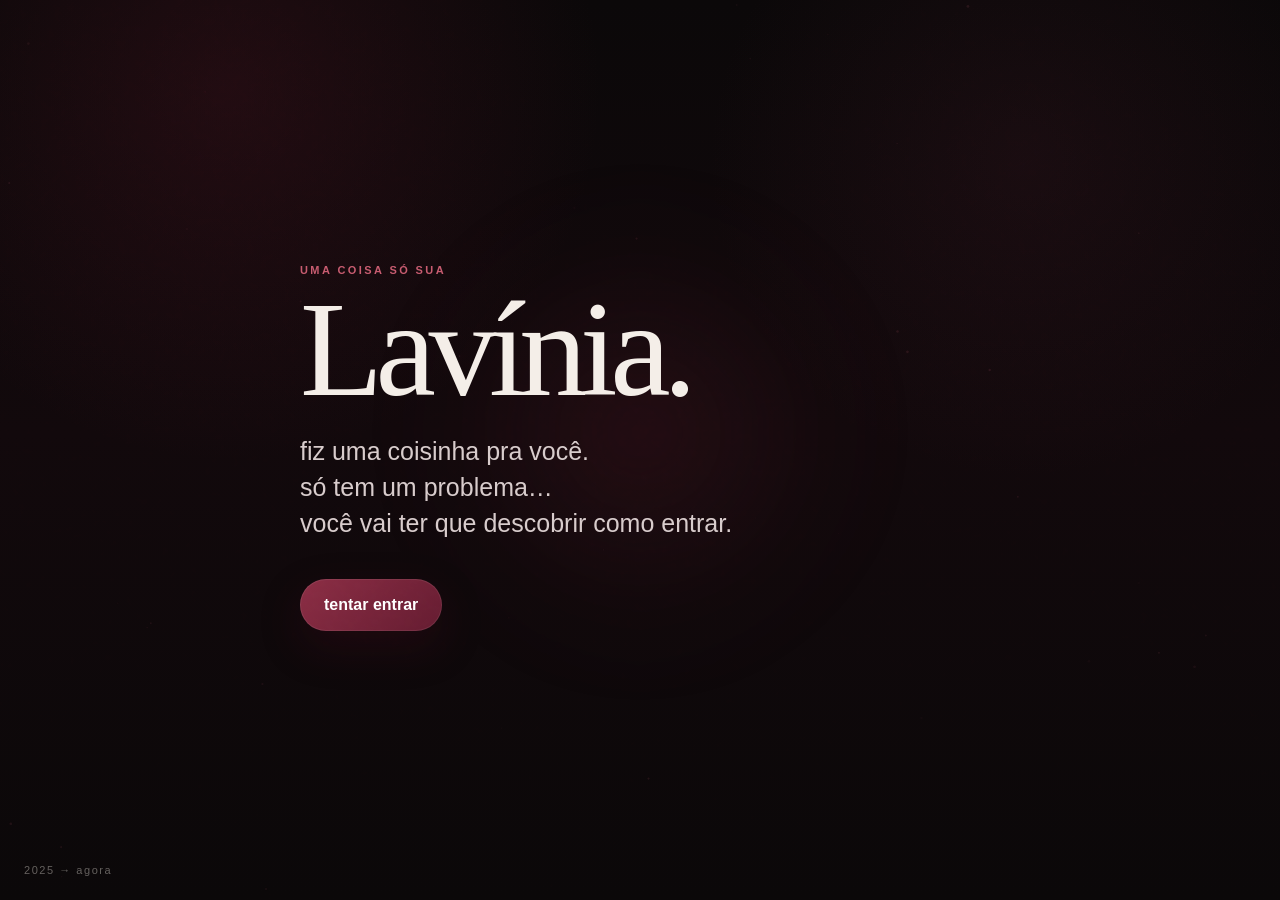
==== index.html @ e6310d5e "Add files via upload" ====
<!doctype html>
<html lang="pt-BR">
<head>
  <meta charset="utf-8" />
  <meta name="viewport" content="width=device-width, initial-scale=1, viewport-fit=cover" />
  <meta name="theme-color" content="#12090c" />
  <meta name="color-scheme" content="dark" />
  <meta name="description" content="Uma experiência feita para Lavínia." />
  <title>Lavínia — nossa história</title>
  <link rel="preconnect" href="https://fonts.googleapis.com">
  <link rel="preconnect" href="https://fonts.gstatic.com" crossorigin>
  <link href="https://fonts.googleapis.com/css2?family=DM+Sans:wght@400;500;600;700&family=Italiana&display=swap" rel="stylesheet">
  <link rel="stylesheet" href="style.css" />
</head>
<body>
  <div class="noise" aria-hidden="true"></div>
  <canvas id="ambient" aria-hidden="true"></canvas>

  <button class="music-control" id="musicControl" type="button" aria-label="Tocar nossa música">
    <span class="music-dot"></span>
    <span class="music-label">♪ nossa música</span>
  </button>
  <audio id="bgMusic" preload="none" loop src="nossa-musica.mp3"></audio>

  <main>
    <section class="screen intro-screen" id="intro" aria-labelledby="introTitle">
      <div class="intro-copy">
        <p class="eyebrow">uma coisa só sua</p>
        <h1 id="introTitle">Lavínia.</h1>
        <p class="intro-line" data-delay="1">fiz uma coisinha pra você.</p>
        <p class="intro-line" data-delay="2">só tem um problema…</p>
        <p class="intro-line" data-delay="3">você vai ter que descobrir como entrar.</p>
        <button class="primary-btn" id="startBtn" type="button">tentar entrar</button>
      </div>
      <div class="intro-mark">2025 → agora</div>
    </section>

    <section class="screen gate-screen is-hidden" id="gate" aria-labelledby="gateTitle">
      <div class="gate-shell">
        <button class="ghost-back" id="backToIntro" type="button">← voltar</button>
        <p class="eyebrow">acesso 01</p>
        <h2 id="gateTitle">Primeiro, prova que é você.</h2>
        <p class="muted">A senha é uma coisa que eu te chamo. Nada de data, nada de nome completo.</p>

        <div class="password-card">
          <div class="password-slots" id="passwordSlots" aria-hidden="true"></div>
          <label class="field-label" for="passwordInput">digite aqui</label>
          <div class="input-row">
            <input id="passwordInput" class="text-input" type="text" autocomplete="off" autocapitalize="none" spellcheck="false" placeholder="sua resposta" />
            <button class="mini-btn" id="submitPassword" type="button">entrar</button>
          </div>
          <p class="feedback" id="passwordFeedback" aria-live="polite"></p>
        </div>

        <div class="hint-panel">
          <div class="hint-head">
            <span>dicas desbloqueadas</span>
            <span id="hintCount">0/3</span>
          </div>
          <div class="hint-list" id="hintList"></div>
          <button class="secondary-btn" id="hintBtn" type="button">me dá uma dica</button>
        </div>
      </div>
    </section>

    <div id="experience" class="experience is-hidden">
      <header class="progress-header">
        <a href="#chapter1" class="brand-mini">L.</a>
        <div class="progress-track" aria-hidden="true"><span id="progressBar"></span></div>
        <div class="fragment-mini"><span id="fragmentCount">0</span>/4 fragmentos</div>
      </header>

      <section class="chapter chapter-opening" id="chapter1" data-chapter="1">
        <div class="chapter-number">01</div>
        <div class="chapter-copy narrow">
          <p class="eyebrow">uma resposta</p>
          <h2>Antes de tudo isso, teve um story.</h2>
          <p>Antes da escola, antes do shopping, antes de virar rotina… teve uma mensagem que parecia pequena demais pra mudar tanta coisa.</p>
        </div>

        <div class="envelope-wrap" id="envelopeWrap">
          <button class="envelope" id="openEnvelope" type="button" aria-label="Abrir carta">
            <span class="envelope-back"></span>
            <span class="envelope-letter">
              <small>minha primeira carta</small>
              <strong>abre aqui</strong>
            </span>
            <span class="envelope-flap"></span>
            <span class="envelope-front"></span>
          </button>
          <p class="microcopy">toca no envelope</p>
        </div>

        <div class="reveal-panel is-hidden" id="chapter1Quiz">
          <p class="question-kicker">pergunta 01</p>
          <h3>O que eu elogiei naquele story?</h3>
          <div class="choice-grid" data-question="hair">
            <button class="choice" data-answer="sorriso" type="button">seu sorriso</button>
            <button class="choice" data-answer="olhos" type="button">seus olhos</button>
            <button class="choice" data-answer="cabelo" type="button">seu cabelo</button>
            <button class="choice" data-answer="look" type="button">seu look</button>
          </div>
          <p class="feedback" id="hairFeedback" aria-live="polite"></p>
        </div>

        <div class="memory-reveal is-hidden" id="hairReveal">
          <div class="story-lines">
            <p>É muito doido pensar que tudo começou com eu respondendo um story seu.</p>
            <p>Na hora era só um elogio. Hoje eu olho pra trás e penso: ainda bem que eu mandei aquela mensagem.</p>
            <p>E sim… seu cabelo continua sendo uma das primeiras coisas que eu reparo em você.</p>
          </div>
          <div class="photo-ribbon" aria-label="Momentos nossos">
            <figure><img src="02-azul.jpeg" alt="Lavínia e Gustavo em frente ao espelho" loading="lazy"><figcaption>o começo virou assunto pra todo dia</figcaption></figure>
            <figure><img src="03-espelho.jpeg" alt="Lavínia e Gustavo juntos" loading="lazy"><figcaption>e sem perceber, virou nós</figcaption></figure>
            <figure><img src="10-selfie-muro.jpeg" alt="Selfie de Lavínia e Gustavo" loading="lazy"><figcaption>algumas coisas só ficam melhores</figcaption></figure>
          </div>
          <div class="fragment-card" data-fragment="2">
            <span>fragmento encontrado</span><strong>2</strong><small>01 / 04</small>
          </div>
          <a class="next-link" href="#chapter2">continuar ↓</a>
        </div>
      </section>

      <section class="chapter chapter-shopping" id="chapter2" data-chapter="2">
        <div class="chapter-number">02</div>
        <div class="chapter-copy narrow">
          <p class="eyebrow">primeira vez</p>
          <h2>Te encontrar parecia um evento.</h2>
          <p>Hoje parece normal te ver. Naquela época, só pensar em chegar perto de você já dava aquele nervoso ridículo.</p>
        </div>

        <div class="question-card">
          <p class="question-kicker">pergunta 02</p>
          <h3>Onde aconteceu nosso primeiro encontro?</h3>
          <div class="choice-list" data-question="shopping">
            <button class="choice" data-answer="parque" type="button">num parque</button>
            <button class="choice" data-answer="shopping" type="button">no shopping</button>
            <button class="choice" data-answer="escola" type="button">na escola</button>
            <button class="choice" data-answer="casa" type="button">na casa de alguém</button>
          </div>
          <p class="feedback" id="shoppingFeedback" aria-live="polite"></p>
        </div>

        <div class="shopping-reveal is-hidden" id="shoppingReveal">
          <div class="scrub-card">
            <div class="scrub-copy">
              <span>arrasta devagar</span>
              <strong>pra lembrar</strong>
            </div>
            <div class="scrub-image-wrap">
              <img src="06-shopping.jpeg" alt="Lavínia e Gustavo em uma loja" class="scrub-base" loading="lazy">
              <div class="scrub-overlay" id="scrubOverlay"><img src="06-shopping.jpeg" alt="" loading="lazy"></div>
              <div class="scrub-line" id="scrubLine"></div>
            </div>
            <input id="memoryScrub" class="scrub-range" type="range" min="0" max="100" value="14" aria-label="Revelar fotografia" />
          </div>

          <div class="story-lines">
            <p>Eu lembro da gente tentando agir normal e falhando um pouco nisso.</p>
            <p>Hoje eu gosto justamente dessa parte: pensar que um dia a gente ficou nervoso pra se ver e agora você faz parte do meu dia.</p>
          </div>
          <div class="fragment-card" data-fragment="0">
            <span>fragmento encontrado</span><strong>0</strong><small>02 / 04</small>
          </div>
          <a class="next-link" href="#chapter3">próximo capítulo ↓</a>
        </div>
      </section>

      <section class="chapter chapter-etec" id="chapter3" data-chapter="3">
        <div class="chapter-number">03</div>
        <div class="chapter-copy narrow">
          <p class="eyebrow">a escolha</p>
          <h2>Uma decisão de escola que mudou muito mais que a escola.</h2>
          <p>Na época parecia só inscrição, resultado, chamada. Hoje eu sei o quanto aquilo aproximou a gente.</p>
        </div>

        <div class="result-terminal" id="resultTerminal">
          <div class="terminal-top"><span>processo seletivo</span><span>ETEC</span></div>
          <div class="terminal-body">
            <p class="status-line"><span>inscrição</span><b>confirmada</b></p>
            <p class="status-line"><span>resultado</span><b id="resultStatus">bloqueado</b></p>
            <div class="result-display" id="resultDisplay">
              <span class="result-small">posição final</span>
              <strong>última chamada</strong>
              <span class="result-small">toque para descobrir</span>
            </div>
            <button class="primary-btn compact" id="revealResult" type="button">ver resultado</button>
          </div>
        </div>

        <div class="etec-reveal is-hidden" id="etecReveal">
          <div class="approval">APROVADO</div>
          <div class="story-lines">
            <p>Eu só queria muito conseguir entrar.</p>
            <p>Acabei entrando numa fase da minha vida que eu não trocaria por nada.</p>
            <p>Passar na última chamada já parecia sorte demais. Depois eu entendi o melhor: eu ia poder te ver quase todo dia.</p>
            <p>E foi aí que tudo deixou de parecer distante. A gente ficou mais perto, mais presente, mais sério. Muito rápido.</p>
          </div>
          <figure class="editorial-photo tall">
            <img src="04-colo.jpeg" alt="Lavínia e Gustavo juntos em frente ao espelho" loading="lazy">
            <figcaption>uma escolha pequena por fora. gigante pra mim.</figcaption>
          </figure>
          <div class="fragment-card" data-fragment="2">
            <span>fragmento encontrado</span><strong>2</strong><small>03 / 04</small>
          </div>
          <a class="next-link" href="#timelineGame">agora quero ver se você lembra ↓</a>
        </div>
      </section>

      <section class="chapter game-section" id="timelineGame" data-chapter="4">
        <div class="chapter-number">04</div>
        <div class="chapter-copy narrow">
          <p class="eyebrow">fora de ordem</p>
          <h2>Coloca a nossa história no lugar.</h2>
          <p>Toque nos acontecimentos na ordem em que eles fizeram parte da nossa história.</p>
        </div>
        <div class="selection-track" id="selectionTrack" aria-live="polite"></div>
        <div class="timeline-game" id="timelineChoices"></div>
        <div class="game-actions">
          <button class="secondary-btn" id="resetTimeline" type="button">embaralhar de novo</button>
          <p class="feedback" id="timelineFeedback"></p>
        </div>

        <div class="timeline-success is-hidden" id="timelineSuccess">
          <div class="clean-timeline">
            <div><span>01</span><b>um story</b></div>
            <div><span>02</span><b>as conversas</b></div>
            <div><span>03</span><b>o shopping</b></div>
            <div><span>04</span><b>a ETEC</b></div>
            <div><span>05</span><b>todo dia</b></div>
            <div><span>06</span><b>nós</b></div>
          </div>
          <div class="fragment-card" data-fragment="5">
            <span>fragmento encontrado</span><strong>5</strong><small>04 / 04</small>
          </div>
          <p class="fragment-note">4 fragmentos. Guarda isso.</p>
          <a class="next-link" href="#memoryGame">tem mais uma brincadeira ↓</a>
        </div>
      </section>

      <section class="chapter memory-game-section" id="memoryGame" data-chapter="5">
        <div class="chapter-number">05</div>
        <div class="chapter-copy narrow">
          <p class="eyebrow">memória</p>
          <h2>Agora sem cola.</h2>
          <p>Encontra os pares. São fotos nossas de verdade — nada de desenho bonitinho pra facilitar.</p>
        </div>
        <div class="memory-grid" id="memoryGrid" aria-label="Jogo da memória"></div>
        <p class="feedback" id="memoryFeedback" aria-live="polite"></p>
        <div class="memory-complete is-hidden" id="memoryComplete">
          <p>Você terminou. E eu ainda acho engraçado como a gente consegue transformar foto em lembrança e dia comum em coisa que eu quero guardar.</p>
          <a class="next-link" href="#gallery">agora vem a parte sem pressa ↓</a>
        </div>
      </section>

      <section class="chapter gallery-section" id="gallery" data-chapter="6">
        <div class="chapter-number">06</div>
        <div class="chapter-copy narrow">
          <p class="eyebrow">nossa história</p>
          <h2>Tem foto que parece simples até virar lembrança.</h2>
          <p>Eu não quis escolher só as “mais bonitas”. Quis colocar tudo que tem a nossa cara.</p>
        </div>

        <div class="editorial-grid" id="editorialGrid">
          <button class="photo-card span-2" data-full="01-fullsize.jpeg" type="button"><img src="01-fullsize.jpeg" alt="Lavínia e Gustavo em frente ao espelho" loading="lazy"><span>mais um dia qualquer que ficou importante</span></button>
          <button class="photo-card" data-full="02-azul.jpeg" type="button"><img src="02-azul.jpeg" alt="Lavínia e Gustavo juntos" loading="lazy"><span>a gente nem imaginava o tanto que ainda ia viver</span></button>
          <button class="photo-card" data-full="03-espelho.jpeg" type="button"><img src="03-espelho.jpeg" alt="Lavínia e Gustavo em frente ao espelho" loading="lazy"><span>eu gosto até das fotos que a gente nem planejou</span></button>
          <button class="photo-card tall-card" data-full="04-colo.jpeg" type="button"><img src="04-colo.jpeg" alt="Lavínia e Gustavo juntos" loading="lazy"><span>alguns momentos são muito a nossa cara</span></button>
          <button class="photo-card" data-full="05-espelho-repetida.jpeg" type="button"><img src="05-espelho-repetida.jpeg" alt="Lavínia e Gustavo juntos" loading="lazy"><span>e eu quis guardar até os repetidos</span></button>
          <button class="photo-card span-2" data-full="06-shopping.jpeg" type="button"><img src="06-shopping.jpeg" alt="Lavínia e Gustavo em uma loja" loading="lazy"><span>o shopping acabou virando parte da história</span></button>
          <button class="photo-card" data-full="07-elevador.jpeg" type="button"><img src="07-elevador.jpeg" alt="Lavínia e Gustavo no elevador" loading="lazy"><span>um registro rápido e pronto: memória</span></button>
          <button class="photo-card" data-full="08-abraco.jpeg" type="button"><img src="08-abraco.jpeg" alt="Lavínia e Gustavo abraçados" loading="lazy"><span>o tipo de foto que fala sem legenda</span></button>
          <button class="photo-card span-2 landscape-feel" data-full="09-selfie-oculos.jpeg" type="button"><img src="09-selfie-oculos.jpeg" alt="Selfie de Lavínia e Gustavo" loading="lazy"><span>meu lugar favorito quase sempre tem você perto</span></button>
          <button class="photo-card tall-card" data-full="10-selfie-muro.jpeg" type="button"><img src="10-selfie-muro.jpeg" alt="Selfie de Lavínia e Gustavo" loading="lazy"><span>e eu ainda quero encher isso aqui de foto nova</span></button>
        </div>

        <div class="quiet-question">
          <p>quer saber a parte que eu mais gosto disso tudo?</p>
          <button class="primary-btn" id="wantKnow" type="button">quero</button>
        </div>
      </section>

      <section class="chapter vault-section is-hidden" id="vault" data-chapter="7">
        <div class="chapter-number">07</div>
        <div class="chapter-copy narrow">
          <p class="eyebrow">última trava</p>
          <h2>Você já encontrou a senha.</h2>
          <p>Os quatro fragmentos estavam contando uma coisa desde o começo.</p>
        </div>

        <div class="fragment-row" id="fragmentRow">
          <span>?</span><span>?</span><span>?</span><span>?</span>
        </div>
        <div class="vault-card">
          <label for="vaultInput">código de 4 números</label>
          <div class="input-row">
            <input id="vaultInput" class="text-input vault-input" inputmode="numeric" maxlength="4" placeholder="••••" />
            <button class="mini-btn" id="unlockVault" type="button">abrir</button>
          </div>
          <p class="feedback" id="vaultFeedback" aria-live="polite"></p>
        </div>
      </section>

      <section class="chapter final-letter is-hidden" id="finalLetter" data-chapter="8">
        <div class="final-photo parallax-photo">
          <img src="09-selfie-oculos.jpeg" alt="Lavínia e Gustavo juntos" loading="lazy">
          <div class="final-photo-overlay"></div>
          <div class="final-photo-copy">
            <span>pra você</span>
            <h2>Agora sem jogo.</h2>
          </div>
        </div>

        <article class="letter-copy">
          <p>É muito doido pensar que um dia você era só a menina do story que eu resolvi responder.</p>
          <p>Naquele momento eu não fazia ideia de que uma mensagem tão simples ia acabar trazendo tanta coisa depois.</p>
          <p>Veio o shopping, o nervosismo, as conversas, a vontade de ficar perto. Depois veio a ETEC — e eu ainda acho absurdo pensar que passei justo na última chamada.</p>
          <p>Foi aí que você deixou de ser alguém que eu queria ver e virou alguém que eu realmente via quase todo dia. E isso mudou tudo. A gente ficou mais próximo, mais presente e, quando eu percebi, já não era mais uma coisa “qualquer”. Era a gente de verdade.</p>
          <p>Eu gosto de pensar que ainda tem muita coisa pela frente. Muito dia comum, muita foto aleatória, muita fase boa e até as partes chatas que fazem parte.</p>
          <p>E quando eu penso mais longe — casa, casamento, família, vida adulta e tudo que ainda parece distante — eu consigo imaginar você ali. Não como uma frase bonita pra colocar num site, mas porque é realmente o futuro que eu gostaria de viver.</p>
          <p>Quero que um dia a gente olhe essas fotos e pense: “caramba, a gente era muito novo aqui”. E que depois tenha outras mil pra olhar também.</p>
          <p>Talvez um dia até alguém tenha que aguentar a gente contando pela centésima vez que tudo começou porque eu elogiei seu cabelo num story.</p>
          <p class="letter-strong">Se eu pudesse voltar naquele começo, eu responderia de novo. Todas as vezes.</p>
        </article>

        <section class="ending-screen">
          <div class="ending-image"><img src="08-abraco.jpeg" alt="Lavínia e Gustavo abraçados" loading="lazy"></div>
          <p class="eyebrow">fim do jogo</p>
          <h2>O resto a gente vive.</h2>
          <p class="ending-note">com amor, do Gu pra Lala.</p>
        </section>
      </section>
    </div>
  </main>

  <div class="lightbox is-hidden" id="lightbox" role="dialog" aria-modal="true" aria-label="Foto ampliada">
    <button class="lightbox-close" id="lightboxClose" type="button" aria-label="Fechar">×</button>
    <img id="lightboxImage" src="" alt="Foto ampliada do casal">
  </div>

  <div class="toast" id="toast" role="status" aria-live="polite"></div>

  <script src="app.js"></script>
</body>
</html>
---- style.css ----
:root {
  --bg: #0e090b;
  --bg-2: #160b0f;
  --panel: rgba(27, 14, 19, 0.78);
  --panel-2: rgba(48, 22, 31, 0.66);
  --line: rgba(245, 228, 214, 0.14);
  --line-strong: rgba(245, 228, 214, 0.26);
  --text: #f4eee8;
  --muted: #b8a7aa;
  --accent: #8f283f;
  --accent-2: #c85c70;
  --accent-soft: rgba(200, 92, 112, 0.16);
  --cream: #e9d6c3;
  --ok: #b2caaa;
  --danger: #d27f8f;
  --radius: 24px;
  --max: 980px;
  --safe-top: max(18px, env(safe-area-inset-top));
  --safe-bottom: max(20px, env(safe-area-inset-bottom));
}

* { box-sizing: border-box; }
html { scroll-behavior: smooth; background: var(--bg); }
body {
  margin: 0;
  min-width: 320px;
  color: var(--text);
  background:
    radial-gradient(circle at 18% 10%, rgba(112, 27, 47, 0.22), transparent 28%),
    radial-gradient(circle at 80% 18%, rgba(82, 32, 47, 0.18), transparent 25%),
    linear-gradient(180deg, #0b0809 0%, #12090c 48%, #0b0809 100%);
  font-family: -apple-system, BlinkMacSystemFont, "Segoe UI", Helvetica, Arial, sans-serif;
  overflow-x: hidden;
}

button, input { font: inherit; }
button { -webkit-tap-highlight-color: transparent; }
a { color: inherit; }
img { display: block; max-width: 100%; }

::selection { background: rgba(200, 92, 112, 0.32); color: #fff; }

.noise {
  position: fixed;
  inset: 0;
  pointer-events: none;
  z-index: 100;
  opacity: .06;
  background-image: url("data:image/svg+xml,%3Csvg viewBox='0 0 140 140' xmlns='http://www.w3.org/2000/svg'%3E%3Cfilter id='n'%3E%3CfeTurbulence type='fractalNoise' baseFrequency='.9' numOctaves='4' stitchTiles='stitch'/%3E%3C/filter%3E%3Crect width='100%25' height='100%25' filter='url(%23n)' opacity='.5'/%3E%3C/svg%3E");
  mix-blend-mode: soft-light;
}

#ambient {
  position: fixed;
  inset: 0;
  width: 100%;
  height: 100%;
  pointer-events: none;
  z-index: 0;
  opacity: .45;
}

main { position: relative; z-index: 1; }

.screen {
  min-height: 100svh;
  padding: calc(var(--safe-top) + 34px) 24px calc(var(--safe-bottom) + 36px);
  display: grid;
  align-items: center;
  position: relative;
}

.intro-screen::before,
.gate-screen::before {
  content: "";
  position: absolute;
  width: min(74vw, 540px);
  aspect-ratio: 1;
  left: 50%;
  top: 48%;
  transform: translate(-50%, -50%);
  border-radius: 50%;
  background: radial-gradient(circle, rgba(143, 40, 63, .14), rgba(143, 40, 63, .02) 48%, transparent 72%);
  filter: blur(14px);
  pointer-events: none;
}

.intro-copy,
.gate-shell {
  width: min(100%, 680px);
  margin: 0 auto;
  position: relative;
}

.eyebrow {
  margin: 0 0 14px;
  font-size: 11px;
  line-height: 1;
  letter-spacing: .22em;
  text-transform: uppercase;
  color: var(--accent-2);
  font-weight: 700;
}

h1, h2, h3, p { margin-top: 0; }

h1, h2, h3 {
  font-family: "Iowan Old Style", Baskerville, Georgia, serif;
  font-weight: 400;
}

.intro-copy h1 {
  margin-bottom: 28px;
  font-size: clamp(64px, 17vw, 136px);
  line-height: .88;
  letter-spacing: -.055em;
}

.intro-line {
  margin: 0 0 7px;
  color: #d8cccc;
  font-size: clamp(18px, 4.8vw, 25px);
  opacity: 0;
  transform: translateY(10px);
  animation: introLine .7s ease forwards;
}
.intro-line[data-delay="1"] { animation-delay: .45s; }
.intro-line[data-delay="2"] { animation-delay: .95s; }
.intro-line[data-delay="3"] { animation-delay: 1.45s; }

@keyframes introLine { to { opacity: 1; transform: translateY(0); } }

.primary-btn,
.secondary-btn,
.mini-btn {
  border: 0;
  cursor: pointer;
  border-radius: 999px;
  transition: transform .22s ease, background-color .22s ease, border-color .22s ease, opacity .22s ease;
}

.primary-btn {
  margin-top: 34px;
  padding: 15px 24px;
  color: white;
  background: linear-gradient(135deg, #8c2e45, #651c31);
  box-shadow: 0 16px 42px rgba(72, 12, 28, .28), inset 0 0 0 1px rgba(255,255,255,.08);
  min-height: 52px;
  font-weight: 600;
}
.primary-btn:hover, .primary-btn:active { transform: translateY(-1px); }
.primary-btn.compact { margin-top: 22px; }

.secondary-btn {
  background: transparent;
  color: var(--text);
  border: 1px solid var(--line-strong);
  padding: 13px 18px;
  min-height: 46px;
}
.secondary-btn:hover { border-color: rgba(245, 228, 214, .44); }

.mini-btn {
  color: #fff;
  background: var(--accent);
  min-height: 48px;
  padding: 0 18px;
  font-weight: 700;
}

.intro-mark {
  position: absolute;
  left: 24px;
  bottom: calc(var(--safe-bottom) + 4px);
  color: rgba(244,238,232,.38);
  font-size: 11px;
  letter-spacing: .14em;
}

.is-hidden { display: none !important; }

.gate-shell h2,
.chapter-copy h2,
.ending-screen h2 {
  font-size: clamp(42px, 10vw, 72px);
  line-height: .98;
  letter-spacing: -.04em;
  margin-bottom: 20px;
}
.muted { color: var(--muted); line-height: 1.7; }
.ghost-back {
  padding: 0;
  margin-bottom: 42px;
  border: 0;
  color: var(--muted);
  background: none;
  cursor: pointer;
}

.password-card,
.hint-panel,
.question-card,
.vault-card {
  margin-top: 26px;
  padding: 22px;
  border: 1px solid var(--line);
  border-radius: var(--radius);
  background: linear-gradient(180deg, rgba(40,18,25,.82), rgba(22,12,16,.76));
  box-shadow: 0 24px 70px rgba(0,0,0,.24);
  backdrop-filter: blur(12px);
}

.password-slots {
  display: flex;
  gap: 8px;
  flex-wrap: wrap;
  margin-bottom: 26px;
}
.slot {
  width: 28px;
  height: 38px;
  display: grid;
  place-items: center;
  border-bottom: 1px solid rgba(244,238,232,.28);
  font-family: "Iowan Old Style", Baskerville, Georgia, serif;
  font-size: 23px;
  color: var(--cream);
}
.slot.space { width: 11px; border: 0; }
.slot.revealed { border-color: rgba(200,92,112,.7); color: #fff; }

.field-label,
.vault-card label {
  display: block;
  margin-bottom: 8px;
  color: var(--muted);
  font-size: 12px;
}
.input-row { display: flex; gap: 10px; }
.text-input {
  width: 100%;
  min-height: 50px;
  padding: 0 15px;
  color: var(--text);
  background: rgba(6,5,6,.52);
  border: 1px solid var(--line);
  border-radius: 14px;
  outline: none;
  transition: border-color .2s ease, box-shadow .2s ease;
}
.text-input:focus { border-color: rgba(200,92,112,.66); box-shadow: 0 0 0 4px rgba(200,92,112,.08); }
.feedback { min-height: 22px; margin: 12px 0 0; color: var(--muted); font-size: 13px; }
.feedback.success { color: var(--ok); }
.feedback.error { color: var(--danger); }

.hint-head { display: flex; justify-content: space-between; color: var(--muted); font-size: 12px; }
.hint-list { display: grid; gap: 10px; margin: 16px 0; }
.hint-item {
  display: flex; gap: 10px; align-items: flex-start;
  padding: 12px 0;
  border-top: 1px solid var(--line);
  color: #d8cbca;
  font-size: 14px;
}
.hint-item::before { content: "↳"; color: var(--accent-2); }

.music-control {
  position: fixed;
  right: 16px;
  top: var(--safe-top);
  z-index: 80;
  display: flex;
  align-items: center;
  gap: 8px;
  color: #eee6df;
  background: rgba(18,9,12,.64);
  border: 1px solid rgba(244,238,232,.12);
  backdrop-filter: blur(10px);
  padding: 10px 12px;
  border-radius: 999px;
  font-size: 11px;
  cursor: pointer;
}
.music-dot {
  width: 7px; height: 7px; border-radius: 50%; background: #76676b;
  transition: .2s ease;
}
.music-control.playing .music-dot { background: var(--accent-2); box-shadow: 0 0 0 5px rgba(200,92,112,.12); }

.experience { position: relative; }
.progress-header {
  position: sticky;
  top: 0;
  z-index: 70;
  min-height: 64px;
  padding: max(12px, env(safe-area-inset-top)) 18px 10px;
  display: grid;
  grid-template-columns: auto 1fr auto;
  align-items: center;
  gap: 14px;
  background: linear-gradient(180deg, rgba(12,8,9,.93), rgba(12,8,9,.7) 72%, transparent);
  backdrop-filter: blur(12px);
}
.brand-mini { text-decoration: none; font-family: "Iowan Old Style", Baskerville, Georgia, serif; font-size: 28px; color: var(--cream); }
.progress-track { height: 2px; background: rgba(244,238,232,.09); overflow: hidden; }
.progress-track span { display:block; width:0; height:100%; background: linear-gradient(90deg, var(--accent), #d88a98); transition: width .2s linear; }
.fragment-mini { font-size: 10px; color: var(--muted); white-space: nowrap; }

.chapter {
  position: relative;
  min-height: 100svh;
  padding: 112px 22px 96px;
  max-width: var(--max);
  margin: 0 auto;
}
.chapter::after {
  content: "";
  position: absolute;
  left: 22px; right: 22px; bottom: 20px;
  height: 1px;
  background: linear-gradient(90deg, transparent, var(--line), transparent);
}
.chapter-number {
  position: absolute;
  right: 22px;
  top: 106px;
  color: rgba(244,238,232,.18);
  font-family: "Iowan Old Style", Baskerville, Georgia, serif;
  font-size: 64px;
  line-height: 1;
}
.chapter-copy { position: relative; z-index: 1; }
.chapter-copy.narrow { max-width: 620px; }
.chapter-copy p:not(.eyebrow) { color: var(--muted); line-height: 1.75; font-size: 16px; max-width: 56ch; }

.envelope-wrap { margin: 70px auto 20px; display: grid; place-items: center; perspective: 1000px; }
.envelope {
  position: relative;
  width: min(78vw, 360px);
  aspect-ratio: 1.55;
  background: transparent;
  border: 0;
  cursor: pointer;
  transform-style: preserve-3d;
  filter: drop-shadow(0 30px 30px rgba(0,0,0,.34));
}
.envelope-back,
.envelope-front,
.envelope-flap,
.envelope-letter { position:absolute; inset:0; border-radius: 12px; }
.envelope-back { background: #dac4ae; }
.envelope-front {
  clip-path: polygon(0 33%, 50% 71%, 100% 33%, 100% 100%, 0 100%);
  background: linear-gradient(145deg, #e4d1bf, #c9af97);
  z-index: 4;
}
.envelope-flap {
  height: 63%;
  background: linear-gradient(145deg, #ead9c7, #c5aa92);
  clip-path: polygon(0 0, 100% 0, 50% 88%);
  transform-origin: top;
  z-index: 5;
  transition: transform .8s cubic-bezier(.2,.8,.2,1), z-index .1s .4s;
}
.envelope-letter {
  inset: 12% 7% 4%;
  height: 82%;
  padding: 24px;
  display:flex;
  flex-direction:column;
  justify-content:center;
  align-items:center;
  background: #f1e7dc;
  color:#3c2429;
  z-index: 3;
  transition: transform .85s cubic-bezier(.2,.8,.2,1) .18s;
}
.envelope-letter small { letter-spacing:.16em; text-transform:uppercase; font-size:9px; }
.envelope-letter strong { margin-top:9px; font-family:"Italiana",serif; font-size:30px; font-weight:400; }
.envelope.open .envelope-flap { transform: rotateX(180deg); z-index: 2; }
.envelope.open .envelope-letter { transform: translateY(-46%); }
.microcopy { margin-top: 18px; font-size: 11px; color: var(--muted); letter-spacing: .08em; }

.reveal-panel { max-width: 680px; margin: 70px auto 0; }
.question-kicker { color: var(--accent-2); font-size: 11px; letter-spacing: .14em; text-transform: uppercase; margin-bottom: 12px; }
.reveal-panel h3,
.question-card h3 { font-size: clamp(33px, 8vw, 54px); line-height:1.04; margin-bottom: 22px; }
.choice-grid { display:grid; grid-template-columns:1fr 1fr; gap:10px; }
.choice-list { display:grid; gap:10px; }
.choice {
  min-height: 54px;
  padding: 14px 16px;
  border-radius: 14px;
  border: 1px solid var(--line);
  background: rgba(32,17,22,.65);
  color: var(--text);
  text-align:left;
  cursor:pointer;
  transition: transform .18s ease, border-color .18s ease, background-color .18s ease;
}
.choice:hover, .choice:active { transform: translateY(-1px); border-color: rgba(244,238,232,.28); }
.choice.correct { border-color: rgba(178,202,170,.5); background: rgba(92,112,82,.16); }
.choice.wrong { animation: shake .35s ease; border-color: rgba(210,127,143,.46); }
@keyframes shake { 0%,100%{transform:translateX(0)} 30%{transform:translateX(-5px)} 60%{transform:translateX(5px)} }

.memory-reveal,
.shopping-reveal,
.etec-reveal,
.timeline-success,
.memory-complete { margin-top: 70px; }
.story-lines { max-width: 620px; margin: 0 auto 50px; }
.story-lines p { font-family: "Iowan Old Style", Baskerville, Georgia, serif; font-size: clamp(27px, 6.8vw, 45px); line-height:1.22; letter-spacing:-.02em; margin-bottom:28px; color:#eadfd7; }
.story-lines p:nth-child(even) { color:#bbaeb0; }

.photo-ribbon {
  display:flex;
  gap:14px;
  overflow-x:auto;
  scroll-snap-type:x mandatory;
  padding: 6px 2px 18px;
  scrollbar-width:none;
}
.photo-ribbon::-webkit-scrollbar { display:none; }
.photo-ribbon figure {
  min-width:min(78vw, 360px);
  margin:0;
  scroll-snap-align:center;
  border-radius:22px;
  overflow:hidden;
  border:1px solid var(--line);
  background:#170d10;
}
.photo-ribbon img { width:100%; aspect-ratio: 3/4; object-fit:cover; }
.photo-ribbon figcaption { padding:14px 16px 16px; color:#cfc1c0; font-size:12px; }

.fragment-card {
  width:min(100%, 360px);
  margin:52px auto 0;
  padding:18px 20px;
  display:grid;
  grid-template-columns: 1fr auto;
  align-items:center;
  gap:4px 18px;
  border:1px solid rgba(200,92,112,.26);
  border-radius:18px;
  background:linear-gradient(135deg, rgba(85,26,42,.28), rgba(25,12,17,.72));
}
.fragment-card span { font-size:10px; letter-spacing:.14em; text-transform:uppercase; color:var(--muted); }
.fragment-card strong { grid-row:1/3; grid-column:2; font-family:"Italiana",serif; font-size:54px; font-weight:400; color:var(--cream); }
.fragment-card small { color:var(--accent-2); }
.fragment-note { text-align:center; color:var(--muted); font-size:12px; }
.next-link {
  display:block;
  width:max-content;
  margin:44px auto 0;
  text-decoration:none;
  color:var(--cream);
  border-bottom:1px solid rgba(233,214,195,.3);
  padding-bottom:4px;
  font-size:13px;
}

.question-card { max-width:680px; margin:50px auto 0; }
.scrub-card { max-width:680px; margin:40px auto 50px; }
.scrub-copy { display:flex; justify-content:space-between; align-items:end; margin-bottom:12px; color:var(--muted); font-size:11px; }
.scrub-copy strong { color:var(--cream); font-size:20px; font-family:"Italiana",serif; font-weight:400; }
.scrub-image-wrap { position:relative; overflow:hidden; border-radius:24px; border:1px solid var(--line); aspect-ratio: 4/5; background:#0b0809; }
.scrub-image-wrap img { position:absolute; inset:0; width:100%; height:100%; object-fit:cover; object-position:center 42%; }
.scrub-base { filter: grayscale(.72) contrast(.88) brightness(.55); }
.scrub-overlay { position:absolute; inset:0; width:14%; overflow:hidden; }
.scrub-overlay img { width:calc(100vw - 44px); max-width:636px; filter:none; }
.scrub-line { position:absolute; top:0; bottom:0; left:14%; width:1px; background:#f0ded0; box-shadow:0 0 16px rgba(255,255,255,.5); }
.scrub-range { width:100%; margin-top:18px; accent-color:var(--accent-2); }

.result-terminal { max-width:680px; margin:54px auto 0; border:1px solid var(--line); border-radius:24px; overflow:hidden; background:#100b0d; box-shadow:0 28px 80px rgba(0,0,0,.28); }
.terminal-top { padding:14px 18px; display:flex; justify-content:space-between; font-size:10px; text-transform:uppercase; letter-spacing:.14em; color:var(--muted); border-bottom:1px solid var(--line); }
.terminal-body { padding:24px; }
.status-line { display:flex; justify-content:space-between; gap:20px; padding:12px 0; border-bottom:1px solid var(--line); font-size:13px; color:var(--muted); }
.status-line b { color:var(--text); font-weight:500; }
.result-display { min-height:190px; display:grid; place-items:center; align-content:center; gap:7px; text-align:center; }
.result-display strong { font-family:"Italiana",serif; font-size:clamp(38px, 9vw, 58px); font-weight:400; }
.result-small { color:var(--muted); font-size:11px; letter-spacing:.12em; text-transform:uppercase; }
.result-terminal.loading .result-display strong { animation:pulseText .55s linear infinite alternate; }
@keyframes pulseText { to{ opacity:.26; } }
.approval { max-width:620px; margin:0 auto 50px; padding:22px; border:1px solid rgba(178,202,170,.36); color:#d8ead1; text-align:center; letter-spacing:.26em; font-weight:700; border-radius:18px; background:rgba(64,87,57,.12); }
.editorial-photo { max-width:560px; margin:54px auto 0; }
.editorial-photo img { width:100%; border-radius:24px; border:1px solid var(--line); object-fit:cover; }
.editorial-photo.tall img { aspect-ratio:3/4; object-position:center 47%; }
.editorial-photo figcaption { margin-top:12px; color:var(--muted); font-size:12px; }

.selection-track { min-height:54px; display:flex; flex-wrap:wrap; gap:8px; max-width:760px; margin:44px auto 18px; }
.selection-chip { padding:9px 12px; border-radius:999px; background:rgba(200,92,112,.12); border:1px solid rgba(200,92,112,.2); font-size:11px; color:#d8c3c6; }
.timeline-game { max-width:760px; margin:0 auto; display:grid; grid-template-columns:repeat(2, 1fr); gap:12px; }
.timeline-option {
  position:relative;
  min-height:148px;
  border:1px solid var(--line);
  border-radius:20px;
  overflow:hidden;
  background:#160c10;
  color:white;
  padding:0;
  text-align:left;
  cursor:pointer;
}
.timeline-option img { width:100%; height:100%; object-fit:cover; position:absolute; inset:0; filter:brightness(.48) saturate(.74); transition:transform .35s ease, filter .35s ease; }
.timeline-option span { position:absolute; left:14px; right:14px; bottom:14px; z-index:2; font-weight:600; text-shadow:0 2px 20px rgba(0,0,0,.5); }
.timeline-option:hover img { transform:scale(1.03); filter:brightness(.58) saturate(.85); }
.timeline-option.selected { opacity:.36; pointer-events:none; }
.game-actions { max-width:760px; margin:16px auto 0; }
.clean-timeline { max-width:600px; margin:0 auto 50px; }
.clean-timeline div { display:grid; grid-template-columns:52px 1fr; gap:18px; align-items:center; min-height:74px; border-bottom:1px solid var(--line); }
.clean-timeline span { color:var(--accent-2); font-size:12px; }
.clean-timeline b { font-family:"Italiana",serif; font-size:28px; font-weight:400; }

.memory-grid { max-width:720px; margin:42px auto 0; display:grid; grid-template-columns:repeat(4,1fr); gap:10px; }
.memory-card { aspect-ratio:3/4; perspective:900px; border:0; background:none; padding:0; cursor:pointer; }
.memory-inner { position:relative; width:100%; height:100%; transform-style:preserve-3d; transition:transform .55s cubic-bezier(.2,.8,.2,1); }
.memory-card.flipped .memory-inner,
.memory-card.matched .memory-inner { transform:rotateY(180deg); }
.memory-face { position:absolute; inset:0; backface-visibility:hidden; border-radius:16px; overflow:hidden; border:1px solid var(--line); }
.memory-front { background:linear-gradient(145deg,#2d151e,#140c10); display:grid; place-items:center; }
.memory-front::before { content:"L"; font-family:"Italiana",serif; font-size:34px; color:rgba(233,214,195,.62); }
.memory-back { transform:rotateY(180deg); background:#0b090a; }
.memory-back img { width:100%; height:100%; object-fit:cover; }
.memory-card.matched .memory-back { box-shadow:0 0 0 1px rgba(178,202,170,.35), 0 0 28px rgba(178,202,170,.08); }
.memory-game-section > .feedback { text-align:center; }
.memory-complete { max-width:620px; margin-left:auto; margin-right:auto; text-align:center; color:#d6c8c8; line-height:1.8; }

.gallery-section { padding-bottom:130px; }
.editorial-grid { margin-top:52px; display:grid; grid-template-columns:repeat(2,1fr); gap:12px; }
.photo-card { position:relative; min-height:280px; padding:0; overflow:hidden; border:1px solid var(--line); border-radius:22px; background:#120c0e; cursor:zoom-in; color:white; text-align:left; }
.photo-card img { width:100%; height:100%; object-fit:cover; position:absolute; inset:0; transition: transform .45s cubic-bezier(.2,.8,.2,1), filter .45s ease; }
.photo-card::after { content:""; position:absolute; inset:0; background:linear-gradient(180deg,transparent 50%,rgba(0,0,0,.72)); }
.photo-card span { position:absolute; z-index:2; left:14px; right:14px; bottom:14px; font-size:11px; line-height:1.45; color:#f1e7e1; }
.photo-card:hover img { transform:scale(1.025); }
.photo-card.span-2 { grid-column:span 2; min-height:430px; }
.photo-card.tall-card { min-height:420px; }
.photo-card.landscape-feel img { object-position:center 35%; }
.photo-card:nth-child(1) img { object-position:center 36%; }
.photo-card:nth-child(2) img { object-position:center 38%; }
.photo-card:nth-child(3) img { object-position:center 40%; }
.photo-card:nth-child(4) img { object-position:center 50%; }
.photo-card:nth-child(6) img { object-position:center 45%; }
.photo-card:nth-child(9) img { object-position:center 35%; }

.quiet-question { max-width:600px; min-height:70svh; margin:120px auto 0; display:grid; place-items:center; align-content:center; text-align:center; }
.quiet-question p { font-family:"Italiana",serif; font-size:clamp(35px,9vw,62px); line-height:1.08; }

.fragment-row { display:grid; grid-template-columns:repeat(4,1fr); gap:10px; max-width:420px; margin:42px auto 24px; }
.fragment-row span { aspect-ratio:1; display:grid; place-items:center; border-radius:18px; border:1px solid var(--line); background:rgba(36,18,24,.7); font-family:"Italiana",serif; font-size:40px; color:var(--cream); }
.vault-card { max-width:560px; margin-left:auto; margin-right:auto; }
.vault-input { letter-spacing:.28em; text-align:center; font-size:22px; }

.final-letter { max-width:none; padding-left:0; padding-right:0; padding-top:0; }
.final-letter::after { display:none; }
.final-photo { height:100svh; position:relative; overflow:hidden; }
.final-photo img { width:100%; height:100%; object-fit:cover; object-position:center 34%; transform:scale(1.02); }
.final-photo-overlay { position:absolute; inset:0; background:linear-gradient(180deg,rgba(11,8,9,.12),rgba(11,8,9,.18) 52%,rgba(11,8,9,.92)); }
.final-photo-copy { position:absolute; left:22px; right:22px; bottom:calc(var(--safe-bottom) + 56px); max-width:720px; margin:auto; }
.final-photo-copy span { font-size:11px; letter-spacing:.18em; text-transform:uppercase; color:#e6d8d4; }
.final-photo-copy h2 { margin:10px 0 0; font-family:"Italiana",serif; font-size:clamp(54px,13vw,96px); font-weight:400; letter-spacing:-.04em; }
.letter-copy { max-width:680px; margin:0 auto; padding:110px 22px 120px; }
.letter-copy p { font-family:"Italiana",serif; font-size:clamp(26px,6.6vw,40px); line-height:1.36; letter-spacing:-.018em; color:#dfd2cf; margin-bottom:38px; }
.letter-copy p:nth-child(even) { color:#a99a9d; }
.letter-copy .letter-strong { color:#f3e7df; font-size:clamp(34px,8vw,52px); line-height:1.18; margin-top:72px; }

.ending-screen { min-height:100svh; display:grid; align-content:end; position:relative; overflow:hidden; padding:0 22px calc(var(--safe-bottom) + 60px); }
.ending-image { position:absolute; inset:0; }
.ending-image img { width:100%; height:100%; object-fit:cover; object-position:center 48%; filter:brightness(.58) saturate(.85); }
.ending-image::after { content:""; position:absolute; inset:0; background:linear-gradient(180deg,rgba(8,6,7,.18),rgba(8,6,7,.1) 35%,rgba(8,6,7,.88) 86%,#0a0708); }
.ending-screen > *:not(.ending-image) { position:relative; z-index:1; max-width:760px; width:100%; margin-left:auto; margin-right:auto; }
.ending-screen h2 { margin-bottom:16px; font-size:clamp(58px,14vw,110px); }
.ending-note { color:#d4c6c3; }

.lightbox { position:fixed; inset:0; z-index:120; display:grid; place-items:center; padding:46px 16px 24px; background:rgba(5,4,4,.92); backdrop-filter:blur(10px); }
.lightbox img { max-width:min(94vw,760px); max-height:86svh; object-fit:contain; border-radius:16px; box-shadow:0 26px 90px rgba(0,0,0,.52); }
.lightbox-close { position:absolute; top:max(14px,env(safe-area-inset-top)); right:16px; width:44px; height:44px; border-radius:50%; border:1px solid var(--line); background:rgba(25,14,17,.66); color:#fff; font-size:28px; cursor:pointer; }

.toast { position:fixed; z-index:150; left:50%; bottom:calc(var(--safe-bottom) + 22px); transform:translate(-50%,20px); padding:11px 15px; max-width:calc(100vw - 30px); border-radius:999px; color:#f5ebe4; background:rgba(24,13,17,.92); border:1px solid var(--line); font-size:12px; opacity:0; pointer-events:none; transition:.28s ease; backdrop-filter:blur(10px); text-align:center; }
.toast.show { opacity:1; transform:translate(-50%,0); }

.reveal-in { animation:revealIn .75s cubic-bezier(.2,.8,.2,1) both; }
@keyframes revealIn { from{opacity:0;transform:translateY(24px)} to{opacity:1;transform:none} }

@media (min-width: 760px) {
  .screen { padding-left: 42px; padding-right: 42px; }
  .chapter { padding-left:42px; padding-right:42px; }
  .chapter-number { right:42px; }
  .editorial-grid { gap:18px; }
  .photo-card { min-height:360px; }
  .photo-card.span-2 { min-height:560px; }
  .photo-card.tall-card { min-height:520px; }
  .memory-grid { gap:14px; }
}

@media (max-width: 520px) {
  .choice-grid { grid-template-columns:1fr; }
  .timeline-game { grid-template-columns:1fr 1fr; }
  .timeline-option { min-height:132px; }
  .memory-grid { grid-template-columns:repeat(2,1fr); max-width:390px; }
  .photo-card { min-height:245px; }
  .photo-card.span-2 { min-height:380px; }
  .photo-card.tall-card { min-height:360px; }
  .music-label { display:none; }
  .music-control { width:40px; height:40px; justify-content:center; padding:0; }
}

@media (prefers-reduced-motion: reduce) {
  *, *::before, *::after { scroll-behavior:auto !important; animation-duration:.001ms !important; animation-iteration-count:1 !important; transition-duration:.001ms !important; }
  #ambient { display:none; }
}
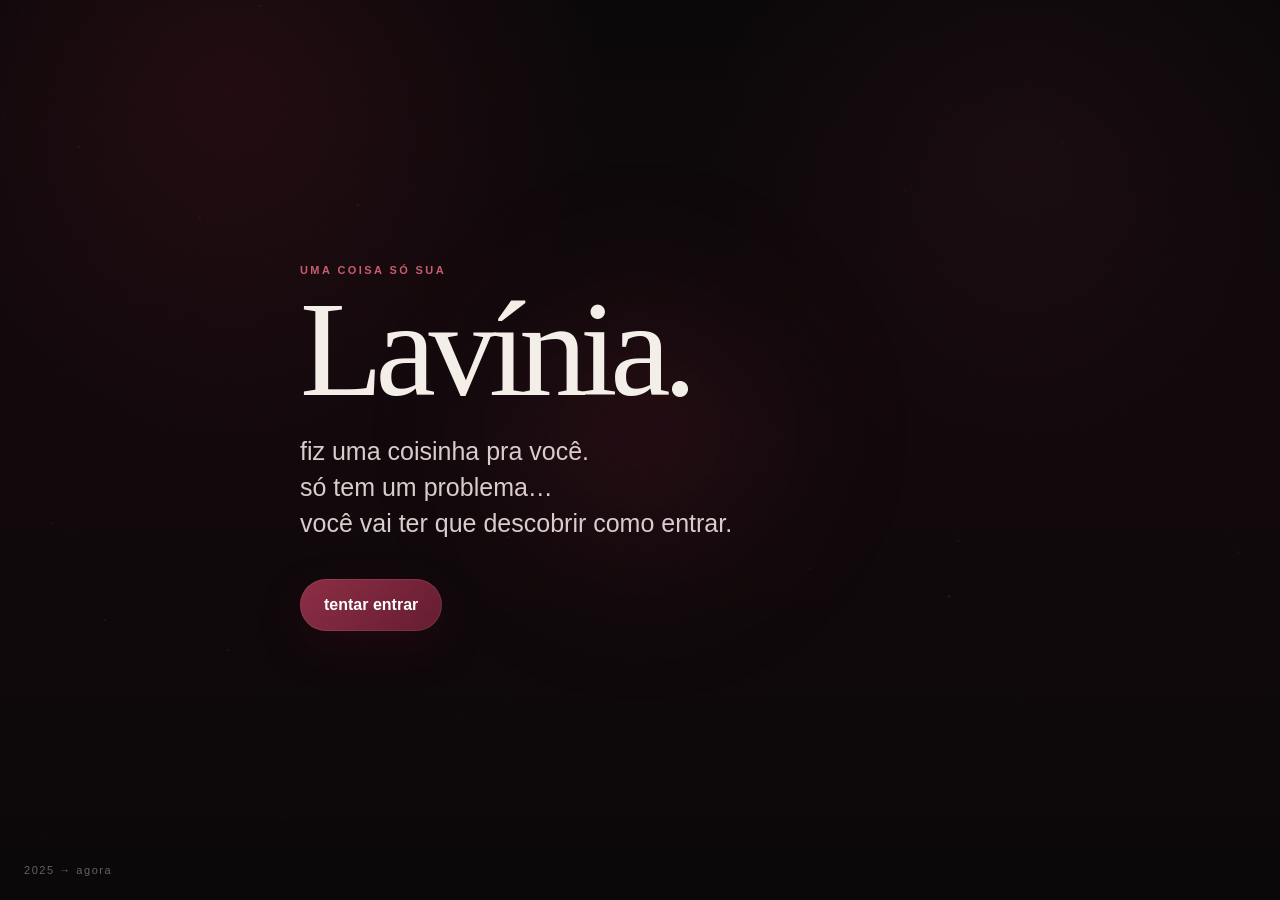
==== commit 91af14bd: "Update index.html" ====
--- a/index.html
+++ b/index.html
@@ -341,5 +341,68 @@
   <div class="toast" id="toast" role="status" aria-live="polite"></div>
 
   <script src="app.js"></script>
+ <script>
+document.addEventListener("DOMContentLoaded", () => {
+
+  const campo = document.querySelector(
+    "#codigoFinal, #vaultCode, #finalCode, .final-vault input, .vault-card input"
+  );
+
+  const botao = document.querySelector(
+    "#abrirFinal, #unlockVault, #openFinal, .final-vault button, .vault-card button"
+  );
+
+  if (!campo || !botao) return;
+
+  campo.setAttribute("maxlength", "4");
+  campo.setAttribute("inputmode", "numeric");
+
+  campo.addEventListener("input", () => {
+    campo.value = campo.value.replace(/\D/g, "").slice(0, 4);
+  });
+
+  botao.disabled = false;
+
+  botao.addEventListener("click", () => {
+
+    const codigo = campo.value.replace(/\D/g, "");
+
+    if (codigo === "2025") {
+
+      const partesFinais = [
+        document.getElementById("final"),
+        document.getElementById("finalSection"),
+        document.getElementById("letterSection")
+      ];
+
+      partesFinais.forEach(el => {
+        if (el) {
+          el.hidden = false;
+          el.classList.remove("is-hidden");
+          el.style.display = "";
+        }
+      });
+
+      const destino =
+        document.getElementById("final") ||
+        document.getElementById("letterSection") ||
+        document.getElementById("finalSection");
+
+      if (destino) {
+        destino.scrollIntoView({
+          behavior: "smooth",
+          block: "start"
+        });
+      }
+
+    } else {
+      campo.value = "";
+      campo.focus();
+    }
+
+  });
+
+});
+</script> 
 </body>
 </html>
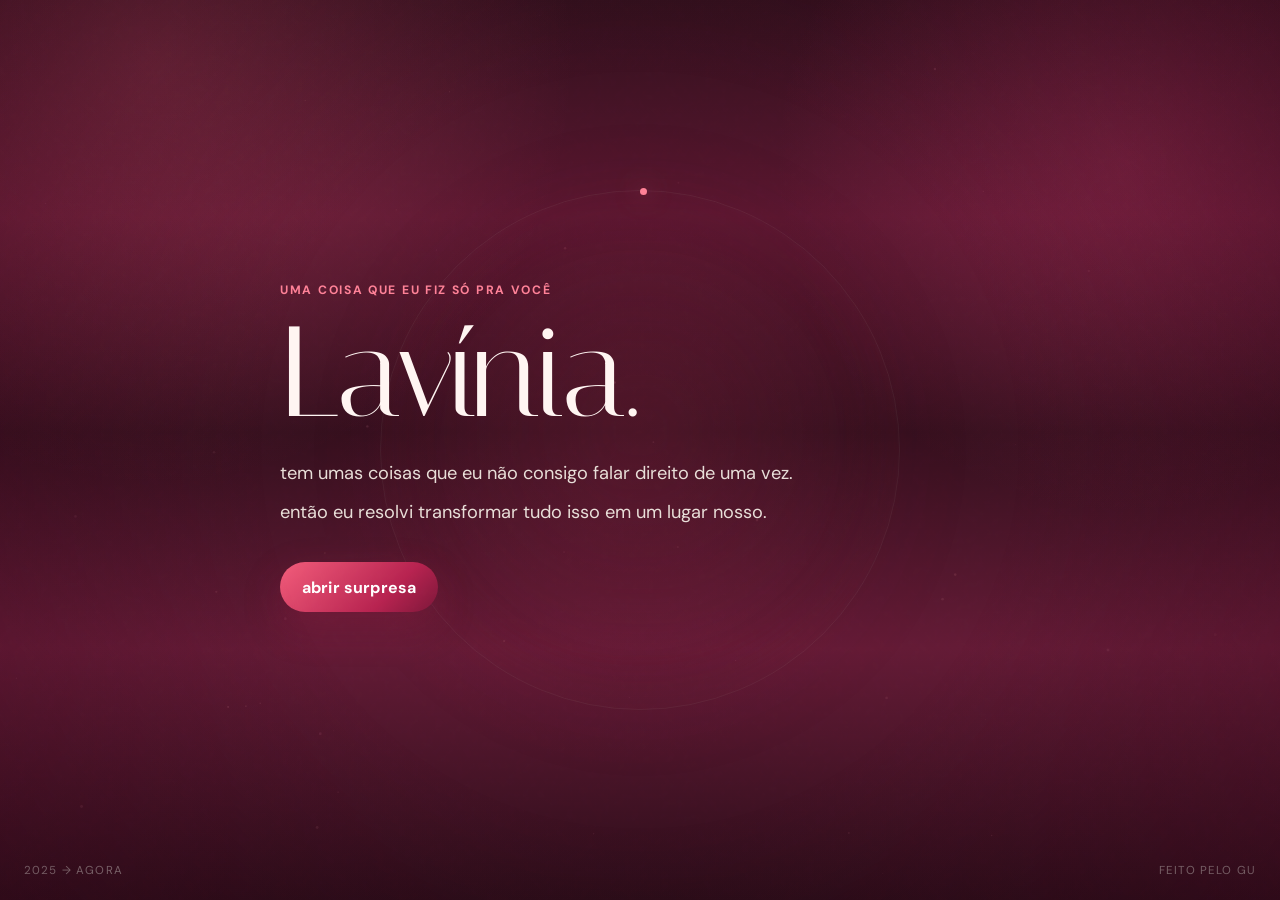
==== commit 41e1012e: "Add files via upload" ====
--- a/index.html
+++ b/index.html
@@ -3,50 +3,56 @@
 <head>
   <meta charset="utf-8" />
   <meta name="viewport" content="width=device-width, initial-scale=1, viewport-fit=cover" />
-  <meta name="theme-color" content="#12090c" />
+  <meta name="theme-color" content="#641b32" />
   <meta name="color-scheme" content="dark" />
-  <meta name="description" content="Uma experiência feita para Lavínia." />
+  <meta name="description" content="Uma surpresa feita para Lavínia." />
   <title>Lavínia — nossa história</title>
   <link rel="preconnect" href="https://fonts.googleapis.com">
   <link rel="preconnect" href="https://fonts.gstatic.com" crossorigin>
-  <link href="https://fonts.googleapis.com/css2?family=DM+Sans:wght@400;500;600;700&family=Italiana&display=swap" rel="stylesheet">
-  <link rel="stylesheet" href="style.css" />
+  <link href="https://fonts.googleapis.com/css2?family=DM+Sans:wght@400;500;600;700&family=Italiana&family=Parisienne&display=swap" rel="stylesheet">
+<link rel="stylesheet" href="style.css">
+
 </head>
 <body>
+  <canvas id="ambient" aria-hidden="true"></canvas>
   <div class="noise" aria-hidden="true"></div>
-  <canvas id="ambient" aria-hidden="true"></canvas>
-
-  <button class="music-control" id="musicControl" type="button" aria-label="Tocar nossa música">
+  <div class="vignette" aria-hidden="true"></div>
+  <div class="heart-burst-layer" id="heartBurstLayer" aria-hidden="true"></div>
+
+  <button class="music-control is-hidden" id="musicControl" type="button" aria-label="Tocar nossa música">
     <span class="music-dot"></span>
     <span class="music-label">♪ nossa música</span>
   </button>
   <audio id="bgMusic" preload="none" loop src="nossa-musica.mp3"></audio>
 
   <main>
-    <section class="screen intro-screen" id="intro" aria-labelledby="introTitle">
-      <div class="intro-copy">
-        <p class="eyebrow">uma coisa só sua</p>
-        <h1 id="introTitle">Lavínia.</h1>
-        <p class="intro-line" data-delay="1">fiz uma coisinha pra você.</p>
-        <p class="intro-line" data-delay="2">só tem um problema…</p>
-        <p class="intro-line" data-delay="3">você vai ter que descobrir como entrar.</p>
-        <button class="primary-btn" id="startBtn" type="button">tentar entrar</button>
+    <section class="screen intro-screen" id="intro">
+      <div class="intro-orbit" aria-hidden="true"></div>
+      <div class="intro-copy reveal-seq">
+        <p class="eyebrow">uma coisa que eu fiz só pra você</p>
+        <h1>Lavínia.</h1>
+        <p class="intro-line">tem umas coisas que eu não consigo falar direito de uma vez.</p>
+        <p class="intro-line">então eu resolvi transformar tudo isso em um lugar nosso.</p>
+        <button class="primary-btn" id="startBtn" type="button">abrir surpresa</button>
       </div>
-      <div class="intro-mark">2025 → agora</div>
+      <div class="intro-footer">
+        <span>2025 → agora</span>
+        <span>feito pelo Gu</span>
+      </div>
     </section>
 
-    <section class="screen gate-screen is-hidden" id="gate" aria-labelledby="gateTitle">
+    <section class="screen gate-screen is-hidden" id="gate">
       <div class="gate-shell">
         <button class="ghost-back" id="backToIntro" type="button">← voltar</button>
-        <p class="eyebrow">acesso 01</p>
-        <h2 id="gateTitle">Primeiro, prova que é você.</h2>
-        <p class="muted">A senha é uma coisa que eu te chamo. Nada de data, nada de nome completo.</p>
+        <p class="eyebrow">antes de começar</p>
+        <h2>Tem uma coisinha que só você vai saber.</h2>
+        <p class="muted">Não é prova, não é investigação KKK. É só o jeito certo de entrar.</p>
 
         <div class="password-card">
           <div class="password-slots" id="passwordSlots" aria-hidden="true"></div>
-          <label class="field-label" for="passwordInput">digite aqui</label>
+          <label class="field-label" for="passwordInput">senha</label>
           <div class="input-row">
-            <input id="passwordInput" class="text-input" type="text" autocomplete="off" autocapitalize="none" spellcheck="false" placeholder="sua resposta" />
+            <input id="passwordInput" class="text-input" type="text" autocomplete="off" autocapitalize="none" spellcheck="false" placeholder="digita aqui" />
             <button class="mini-btn" id="submitPassword" type="button">entrar</button>
           </div>
           <p class="feedback" id="passwordFeedback" aria-live="polite"></p>
@@ -54,32 +60,37 @@
 
         <div class="hint-panel">
           <div class="hint-head">
-            <span>dicas desbloqueadas</span>
+            <span>dicas</span>
             <span id="hintCount">0/3</span>
           </div>
           <div class="hint-list" id="hintList"></div>
-          <button class="secondary-btn" id="hintBtn" type="button">me dá uma dica</button>
+          <button class="secondary-btn" id="hintBtn" type="button">me ajuda um pouquinho</button>
         </div>
       </div>
     </section>
 
     <div id="experience" class="experience is-hidden">
       <header class="progress-header">
-        <a href="#chapter1" class="brand-mini">L.</a>
-        <div class="progress-track" aria-hidden="true"><span id="progressBar"></span></div>
-        <div class="fragment-mini"><span id="fragmentCount">0</span>/4 fragmentos</div>
+        <a href="#story" class="brand-mini" aria-label="Voltar ao início da história">L.</a>
+        <div class="progress-track"><span id="progressBar"></span></div>
+        <div class="header-right"><span class="fragment-mini"><b id="fragmentCount">0</b>/4 segredos</span><span class="chapter-indicator" id="chapterIndicator">01 / 10</span></div>
       </header>
 
-      <section class="chapter chapter-opening" id="chapter1" data-chapter="1">
+      <section class="chapter story-opening" id="story" data-chapter="1">
         <div class="chapter-number">01</div>
         <div class="chapter-copy narrow">
-          <p class="eyebrow">uma resposta</p>
-          <h2>Antes de tudo isso, teve um story.</h2>
-          <p>Antes da escola, antes do shopping, antes de virar rotina… teve uma mensagem que parecia pequena demais pra mudar tanta coisa.</p>
-        </div>
-
-        <div class="envelope-wrap" id="envelopeWrap">
-          <button class="envelope" id="openEnvelope" type="button" aria-label="Abrir carta">
+          <p class="eyebrow">onde tudo começou</p>
+          <h2>Antes de virar rotina, teve uma mensagem.</h2>
+          <p>Uma resposta num story. Coisa simples. Dessas que você manda sem imaginar que vai lembrar por muito tempo.</p>
+        </div>
+
+        <div class="thought-cloud" aria-hidden="true">
+          <div class="thought thought-left">ainda bem que eu mandei aquela mensagem.</div>
+          <div class="thought thought-right">era só um story... pelo menos eu achava.</div>
+        </div>
+
+        <div class="envelope-wrap">
+          <button class="envelope" id="openEnvelope" type="button" aria-label="Abrir a primeira carta">
             <span class="envelope-back"></span>
             <span class="envelope-letter">
               <small>minha primeira carta</small>
@@ -91,243 +102,412 @@
           <p class="microcopy">toca no envelope</p>
         </div>
 
-        <div class="reveal-panel is-hidden" id="chapter1Quiz">
-          <p class="question-kicker">pergunta 01</p>
-          <h3>O que eu elogiei naquele story?</h3>
-          <div class="choice-grid" data-question="hair">
-            <button class="choice" data-answer="sorriso" type="button">seu sorriso</button>
-            <button class="choice" data-answer="olhos" type="button">seus olhos</button>
-            <button class="choice" data-answer="cabelo" type="button">seu cabelo</button>
-            <button class="choice" data-answer="look" type="button">seu look</button>
-          </div>
-          <p class="feedback" id="hairFeedback" aria-live="polite"></p>
-        </div>
-
-        <div class="memory-reveal is-hidden" id="hairReveal">
+        <div class="paper-letter is-hidden" id="storyLetter">
+          <p class="paper-date">2025</p>
+          <p>Eu lembro que respondi um story seu por causa de uma coisa que até hoje continua chamando minha atenção.</p>
+          <p class="paper-question">qual detalhe me fez responder?</p>
+          <div class="choice-pills" data-question="hair">
+            <button class="choice" data-answer="sorriso" type="button">sorriso</button>
+            <button class="choice" data-answer="olhos" type="button">olhos</button>
+            <button class="choice" data-answer="cabelo" type="button">cabelo</button>
+            <button class="choice" data-answer="look" type="button">look</button>
+          </div>
+          <p class="feedback" id="hairFeedback"></p>
+        </div>
+
+        <div class="story-after is-hidden" id="storyAfter">
+          <div class="quote-stage">
+            <span class="quote-mark">“</span>
+            <p>Naquele dia era só um elogio. Hoje eu sei que foi uma daquelas pequenas decisões que acabam abrindo uma história inteira.</p>
+          </div>
+          <div class="photo-stack" aria-label="Fotos do casal">
+            <figure class="polaroid p1"><img src="04-colo.jpeg" alt="Lavínia e Gustavo juntos"><figcaption>o começo</figcaption></figure>
+            <figure class="polaroid p2"><img src="02-azul.jpeg" alt="Lavínia e Gustavo juntos"><figcaption>virou conversa</figcaption></figure>
+            <figure class="polaroid p3"><img src="02-azul.jpeg" alt="Lavínia e Gustavo juntos"><figcaption>e depois virou nós</figcaption></figure>
+          </div>
+
+          <div class="tiny-note-section">
+            <div class="tiny-note-head">
+              <span>3 bilhetinhos escondidos</span>
+              <small>abre quando quiser</small>
+            </div>
+            <div class="tiny-note-grid" id="tinyNotes">
+              <button class="tiny-note" type="button" data-note="1"><span>01</span><b>sobre você</b><p>Eu gosto do jeito que você consegue deixar um dia comum com cara de memória.</p></button>
+              <button class="tiny-note" type="button" data-note="2"><span>02</span><b>sobre nós</b><p>O que eu mais gosto na gente é que a história não parece pronta. Ela continua acontecendo.</p></button>
+              <button class="tiny-note" type="button" data-note="3"><span>03</span><b>sobre mim</b><p>Você me fez levar mais a sério o tipo de pessoa que eu quero ser.</p></button>
+            </div>
+            <p class="tiny-note-progress" id="tinyNoteProgress">0/3 abertos</p>
+          </div>
+          <a class="next-link" href="#etec-first">continua ↓</a>
+        </div>
+      </section>
+
+      <section class="chapter etec-first" id="etec-first" data-chapter="2">
+        <div class="chapter-number">02</div>
+        <div class="chapter-copy narrow">
+          <p class="eyebrow">antes da primeira saída</p>
+          <h2>A ETEC já tinha colocado a gente no mesmo caminho.</h2>
+          <p>Foi ali que a gente começou a se ver de verdade. Ainda tinha nervosismo, ainda tinha aquela sensação de “meu Deus, ela tá aqui”, mas aos poucos deixou de ser só conversa de celular.</p>
+        </div>
+
+        <div class="thought-cloud thought-cloud-etec" aria-hidden="true">
+          <div class="thought thought-right">eu pensava no que ia falar quando te visse. na hora esquecia metade.</div>
+          <div class="thought thought-left">a escola foi deixando de ser só escola.</div>
+        </div>
+
+        <div class="place-card">
+          <div class="place-pin" aria-hidden="true"><span></span></div>
+          <div>
+            <span class="place-label">ETEC</span>
+            <strong>o lugar onde a gente começou a se encontrar na vida real.</strong>
+            <p>Não foi nossa primeira saída. Foi o cenário em que a história começou a ganhar presença.</p>
+          </div>
+        </div>
+
+        <div class="hold-note">
+          <p class="eyebrow">segura pra abrir</p>
+          <button id="holdButton" class="hold-button" type="button" aria-label="Segure para revelar uma mensagem">
+            <span class="hold-progress" id="holdProgress"></span>
+            <span class="hold-text">segura aqui</span>
+          </button>
+          <div class="hold-reveal is-hidden" id="holdReveal">
+            <p>Uma coisa que eu gosto nessa parte é perceber que a gente foi deixando de ser “duas pessoas conversando” e começou a virar parte do dia um do outro.</p>
+          </div>
+        </div>
+
+        <div class="constellation-card">
+          <div class="constellation-copy">
+            <span class="eyebrow">uma pausa besta</span>
+            <h3>acende os pontinhos.</h3>
+            <p>não tem resposta certa. é só pra você mexer em alguma coisa enquanto eu continuo sendo sentimental.</p>
+          </div>
+          <div class="constellation" id="constellation" aria-label="Mini jogo de acender pontos">
+            <button class="star-dot s1" type="button" aria-label="Ponto 1"></button>
+            <button class="star-dot s2" type="button" aria-label="Ponto 2"></button>
+            <button class="star-dot s3" type="button" aria-label="Ponto 3"></button>
+            <button class="star-dot s4" type="button" aria-label="Ponto 4"></button>
+            <button class="star-dot s5" type="button" aria-label="Ponto 5"></button>
+            <svg viewBox="0 0 100 55" preserveAspectRatio="none" aria-hidden="true"><polyline id="starLine" points="12,38 31,14 50,32 69,9 87,36"/></svg>
+          </div>
+          <p class="constellation-result is-hidden" id="constellationResult">pronto. no fim, um monte de pontinho solto também pode virar desenho.</p>
+        </div>
+
+        <a class="next-link" href="#shopping">e aí veio a nossa primeira saída ↓</a>
+      </section>
+
+      <section class="chapter shopping-section" id="shopping" data-chapter="3">
+        <div class="chapter-number">03</div>
+        <div class="chapter-copy narrow">
+          <p class="eyebrow">nossa primeira saída juntos</p>
+          <h2>O shopping.</h2>
+          <p>Não foi a primeira vez que a gente se viu. Foi a primeira vez que a gente realmente saiu junto — e eu lembro do nervosismo como se fosse ontem.</p>
+        </div>
+
+        <div class="thought-cloud" aria-hidden="true">
+          <div class="thought thought-left">a gente já se via. mas sair juntos era outra coisa.</div>
+          <div class="thought thought-right">eu tava tentando parecer normal. não tava dando muito certo KKK.</div>
+        </div>
+
+        <div class="cinema-photo">
+          <img src="03-espelho.jpeg" alt="Lavínia e Gustavo no shopping" loading="lazy">
+          <div class="cinema-overlay"></div>
+          <div class="cinema-caption">
+            <span>primeira saída juntos</span>
+            <strong>nós dois tentando agir normal</strong>
+          </div>
+        </div>
+
+        <div class="scrub-card">
+          <div class="scrub-copy">
+            <span>arrasta</span>
+            <strong>daquele nervoso → pra rotina</strong>
+          </div>
+          <input id="memoryScrub" class="scrub-range" type="range" min="0" max="100" value="8" aria-label="Revelar mensagem" />
+          <div class="scrub-message" id="scrubMessage">
+            <span>naquele dia eu só queria que desse tudo certo.</span>
+            <strong>hoje eu só acho muito doido que te ver tenha virado uma parte tão normal e tão importante do meu dia.</strong>
+          </div>
+        </div>
+
+        <div class="reason-machine">
+          <div class="reason-machine-top">
+            <span>gerador completamente científico</span>
+            <b>por que eu gosto tanto da gente?</b>
+          </div>
+          <p class="reason-output" id="reasonText">porque até o nervosismo do começo virou uma lembrança boa.</p>
+          <button class="secondary-btn compact" id="reasonButton" type="button">me dá outro motivo</button>
+        </div>
+
+        <a class="next-link" href="#choice">depois veio uma escolha que mudou tudo ↓</a>
+      </section>
+
+      <section class="chapter choice-section" id="choice" data-chapter="4">
+        <div class="chapter-number">04</div>
+        <div class="chapter-copy narrow">
+          <p class="eyebrow">a escolha</p>
+          <h2>Entrar na ETEC parecia uma decisão de escola.</h2>
+          <p>Mas quando eu consegui entrar de vez, a escola virou muito mais que escola pra mim.</p>
+        </div>
+
+        <div class="result-card" id="resultCard">
+          <div class="result-header"><span>processo seletivo</span><b>ETEC</b></div>
+          <div class="result-content">
+            <div class="result-row"><span>inscrição</span><b>confirmada</b></div>
+            <div class="result-row"><span>resultado</span><b id="resultStatus">toque para abrir</b></div>
+            <button class="result-seal" id="revealResult" type="button">
+              <span>última chamada</span>
+              <strong>ver resultado</strong>
+            </button>
+          </div>
+        </div>
+
+        <div class="choice-reveal is-hidden" id="choiceReveal">
+          <div class="approved-stamp">APROVADO</div>
           <div class="story-lines">
-            <p>É muito doido pensar que tudo começou com eu respondendo um story seu.</p>
-            <p>Na hora era só um elogio. Hoje eu olho pra trás e penso: ainda bem que eu mandei aquela mensagem.</p>
-            <p>E sim… seu cabelo continua sendo uma das primeiras coisas que eu reparo em você.</p>
-          </div>
-          <div class="photo-ribbon" aria-label="Momentos nossos">
-            <figure><img src="02-azul.jpeg" alt="Lavínia e Gustavo em frente ao espelho" loading="lazy"><figcaption>o começo virou assunto pra todo dia</figcaption></figure>
-            <figure><img src="03-espelho.jpeg" alt="Lavínia e Gustavo juntos" loading="lazy"><figcaption>e sem perceber, virou nós</figcaption></figure>
-            <figure><img src="10-selfie-muro.jpeg" alt="Selfie de Lavínia e Gustavo" loading="lazy"><figcaption>algumas coisas só ficam melhores</figcaption></figure>
-          </div>
-          <div class="fragment-card" data-fragment="2">
-            <span>fragmento encontrado</span><strong>2</strong><small>01 / 04</small>
-          </div>
-          <a class="next-link" href="#chapter2">continuar ↓</a>
-        </div>
-      </section>
-
-      <section class="chapter chapter-shopping" id="chapter2" data-chapter="2">
-        <div class="chapter-number">02</div>
-        <div class="chapter-copy narrow">
-          <p class="eyebrow">primeira vez</p>
-          <h2>Te encontrar parecia um evento.</h2>
-          <p>Hoje parece normal te ver. Naquela época, só pensar em chegar perto de você já dava aquele nervoso ridículo.</p>
-        </div>
-
-        <div class="question-card">
-          <p class="question-kicker">pergunta 02</p>
-          <h3>Onde aconteceu nosso primeiro encontro?</h3>
-          <div class="choice-list" data-question="shopping">
-            <button class="choice" data-answer="parque" type="button">num parque</button>
-            <button class="choice" data-answer="shopping" type="button">no shopping</button>
-            <button class="choice" data-answer="escola" type="button">na escola</button>
-            <button class="choice" data-answer="casa" type="button">na casa de alguém</button>
-          </div>
-          <p class="feedback" id="shoppingFeedback" aria-live="polite"></p>
-        </div>
-
-        <div class="shopping-reveal is-hidden" id="shoppingReveal">
-          <div class="scrub-card">
-            <div class="scrub-copy">
-              <span>arrasta devagar</span>
-              <strong>pra lembrar</strong>
+            <p>Passar na última chamada já parecia sorte demais.</p>
+            <p>Depois eu percebi a melhor parte: eu ia poder te ver muito mais, conviver com você, viver os dias comuns perto de você.</p>
+            <p>E foi exatamente nesses dias comuns que a gente ficou mais próximo. O relacionamento deu um pulo sem a gente nem perceber.</p>
+          </div>
+          <figure class="editorial-photo"><img src="05-espelho-repetida.jpeg" alt="Lavínia e Gustavo juntos"><figcaption>quando “te ver” começou a virar “te ter por perto”.</figcaption></figure>
+        </div>
+
+        <a class="next-link" href="#better">tem uma parte disso que eu nunca quero esquecer ↓</a>
+      </section>
+
+      <section class="chapter better-section" id="better" data-chapter="5">
+        <div class="chapter-number">05</div>
+        <div class="chapter-copy narrow">
+          <p class="eyebrow">o que você mudou em mim</p>
+          <h2>Você me fez querer ser um mlk melhor.</h2>
+          <p>Não porque você me pediu pra virar outra pessoa. Mas porque estar com você me fez olhar mais pra mim mesmo.</p>
+        </div>
+
+        <div class="thought-cloud thought-cloud-better" aria-hidden="true">
+          <div class="thought thought-left">eu gosto do mlk que eu tô tentando me tornar com você.</div>
+          <div class="thought thought-right">não é sobre ser perfeito. é sobre continuar melhorando.</div>
+        </div>
+
+        <div class="better-cards" id="betterCards">
+          <button class="better-card" type="button">
+            <span>01</span><strong>pensar mais antes de agir</strong>
+            <p>Eu comecei a perceber que minhas escolhas não mexem só comigo quando existe um “nós”.</p>
+          </button>
+          <button class="better-card" type="button">
+            <span>02</span><strong>tentar corrigir o que eu erro</strong>
+            <p>Eu ainda erro, claro. Mas hoje eu quero entender, consertar e não repetir só por orgulho.</p>
+          </button>
+          <button class="better-card" type="button">
+            <span>03</span><strong>cuidar do relacionamento de verdade</strong>
+            <p>Pra mim não é só gostar. É aprender a conversar, ter paciência e escolher cuidar do que a gente tem.</p>
+          </button>
+          <button class="better-card" type="button">
+            <span>04</span><strong>querer construir</strong>
+            <p>Hoje eu penso mais no futuro e em como eu posso ser alguém melhor pra viver esse futuro com você.</p>
+          </button>
+        </div>
+
+        <div class="thank-you-card">
+          <span class="script-word">obrigado.</span>
+          <p>Obrigado por, sem nem perceber, ter me dado vontade de melhorar coisas em mim que antes eu deixava pra depois.</p>
+          <p>Hoje, muita coisa que eu tento mudar, aprender ou fazer melhor tem um motivo simples no meio: eu quero que a gente fique bem. Quero cuidar do nosso relacionamento e continuar melhorando, um pouco por dia.</p>
+          <p class="thank-strong">Eu não quero ser perfeito pra você. Quero ser alguém que continua tentando ser melhor por nós dois.</p>
+        </div>
+
+        <div class="scratch-section">
+          <div class="scratch-copy">
+            <span class="eyebrow">tem uma frase escondida</span>
+            <h3>raspa com o dedo.</h3>
+          </div>
+          <div class="scratch-card" id="scratchCard">
+            <div class="scratch-message">
+              <small>uma coisa que eu quero que você saiba</small>
+              <strong>você me faz querer viver isso do jeito certo.</strong>
+              <span>não perfeito. certo: com cuidado, conversa e vontade de melhorar.</span>
             </div>
-            <div class="scrub-image-wrap">
-              <img src="06-shopping.jpeg" alt="Lavínia e Gustavo em uma loja" class="scrub-base" loading="lazy">
-              <div class="scrub-overlay" id="scrubOverlay"><img src="06-shopping.jpeg" alt="" loading="lazy"></div>
-              <div class="scrub-line" id="scrubLine"></div>
-            </div>
-            <input id="memoryScrub" class="scrub-range" type="range" min="0" max="100" value="14" aria-label="Revelar fotografia" />
-          </div>
-
-          <div class="story-lines">
-            <p>Eu lembro da gente tentando agir normal e falhando um pouco nisso.</p>
-            <p>Hoje eu gosto justamente dessa parte: pensar que um dia a gente ficou nervoso pra se ver e agora você faz parte do meu dia.</p>
-          </div>
-          <div class="fragment-card" data-fragment="0">
-            <span>fragmento encontrado</span><strong>0</strong><small>02 / 04</small>
-          </div>
-          <a class="next-link" href="#chapter3">próximo capítulo ↓</a>
-        </div>
-      </section>
-
-      <section class="chapter chapter-etec" id="chapter3" data-chapter="3">
-        <div class="chapter-number">03</div>
-        <div class="chapter-copy narrow">
-          <p class="eyebrow">a escolha</p>
-          <h2>Uma decisão de escola que mudou muito mais que a escola.</h2>
-          <p>Na época parecia só inscrição, resultado, chamada. Hoje eu sei o quanto aquilo aproximou a gente.</p>
-        </div>
-
-        <div class="result-terminal" id="resultTerminal">
-          <div class="terminal-top"><span>processo seletivo</span><span>ETEC</span></div>
-          <div class="terminal-body">
-            <p class="status-line"><span>inscrição</span><b>confirmada</b></p>
-            <p class="status-line"><span>resultado</span><b id="resultStatus">bloqueado</b></p>
-            <div class="result-display" id="resultDisplay">
-              <span class="result-small">posição final</span>
-              <strong>última chamada</strong>
-              <span class="result-small">toque para descobrir</span>
-            </div>
-            <button class="primary-btn compact" id="revealResult" type="button">ver resultado</button>
-          </div>
-        </div>
-
-        <div class="etec-reveal is-hidden" id="etecReveal">
-          <div class="approval">APROVADO</div>
-          <div class="story-lines">
-            <p>Eu só queria muito conseguir entrar.</p>
-            <p>Acabei entrando numa fase da minha vida que eu não trocaria por nada.</p>
-            <p>Passar na última chamada já parecia sorte demais. Depois eu entendi o melhor: eu ia poder te ver quase todo dia.</p>
-            <p>E foi aí que tudo deixou de parecer distante. A gente ficou mais perto, mais presente, mais sério. Muito rápido.</p>
-          </div>
-          <figure class="editorial-photo tall">
-            <img src="04-colo.jpeg" alt="Lavínia e Gustavo juntos em frente ao espelho" loading="lazy">
-            <figcaption>uma escolha pequena por fora. gigante pra mim.</figcaption>
-          </figure>
-          <div class="fragment-card" data-fragment="2">
-            <span>fragmento encontrado</span><strong>2</strong><small>03 / 04</small>
-          </div>
-          <a class="next-link" href="#timelineGame">agora quero ver se você lembra ↓</a>
-        </div>
-      </section>
-
-      <section class="chapter game-section" id="timelineGame" data-chapter="4">
-        <div class="chapter-number">04</div>
-        <div class="chapter-copy narrow">
-          <p class="eyebrow">fora de ordem</p>
-          <h2>Coloca a nossa história no lugar.</h2>
-          <p>Toque nos acontecimentos na ordem em que eles fizeram parte da nossa história.</p>
-        </div>
-        <div class="selection-track" id="selectionTrack" aria-live="polite"></div>
-        <div class="timeline-game" id="timelineChoices"></div>
-        <div class="game-actions">
-          <button class="secondary-btn" id="resetTimeline" type="button">embaralhar de novo</button>
-          <p class="feedback" id="timelineFeedback"></p>
-        </div>
-
-        <div class="timeline-success is-hidden" id="timelineSuccess">
-          <div class="clean-timeline">
-            <div><span>01</span><b>um story</b></div>
-            <div><span>02</span><b>as conversas</b></div>
-            <div><span>03</span><b>o shopping</b></div>
-            <div><span>04</span><b>a ETEC</b></div>
-            <div><span>05</span><b>todo dia</b></div>
-            <div><span>06</span><b>nós</b></div>
-          </div>
-          <div class="fragment-card" data-fragment="5">
-            <span>fragmento encontrado</span><strong>5</strong><small>04 / 04</small>
-          </div>
-          <p class="fragment-note">4 fragmentos. Guarda isso.</p>
-          <a class="next-link" href="#memoryGame">tem mais uma brincadeira ↓</a>
-        </div>
-      </section>
-
-      <section class="chapter memory-game-section" id="memoryGame" data-chapter="5">
-        <div class="chapter-number">05</div>
-        <div class="chapter-copy narrow">
-          <p class="eyebrow">memória</p>
-          <h2>Agora sem cola.</h2>
-          <p>Encontra os pares. São fotos nossas de verdade — nada de desenho bonitinho pra facilitar.</p>
+            <canvas id="scratchCanvas" aria-label="Raspe para revelar a mensagem"></canvas>
+          </div>
+          <p class="scratch-hint" id="scratchHint">arrasta o dedo até revelar a frase</p>
+        </div>
+
+        <a class="next-link" href="#dedication">tem uma parte que até aparece no meio do treino ↓</a>
+      </section>
+
+      <section class="chapter dedication-section" id="dedication" data-chapter="6">
+        <div class="chapter-number">06</div>
+        <div class="chapter-copy narrow">
+          <p class="eyebrow">mais um motivo</p>
+          <h2>Você aparece até onde nem tá.</h2>
+          <p>Não é sobre passar do limite. É sobre aqueles momentos em que eu penso em desistir de alguma coisa e lembro que hoje eu tenho mais motivos pra continuar tentando.</p>
+        </div>
+
+        <div class="rep-stage" id="repStage">
+          <div class="rep-counter"><span id="repCurrent">01</span><small>/ 05</small></div>
+          <div class="rep-lines">
+            <p class="rep-line is-active" data-rep="1">cada repetição a mais.</p>
+            <p class="rep-line" data-rep="2">cada vez que eu escolho não desistir.</p>
+            <p class="rep-line" data-rep="3">cada coisa que exige disciplina...</p>
+            <p class="rep-line rep-emphasis" data-rep="4">tem um pouco de você nisso.</p>
+            <p class="rep-line rep-small" data-rep="5">tem coisa que eu faço por mim. tem dia que eu faço por nós. e tem dia que eu faço por você mesmo KKK.</p>
+          </div>
+          <button class="rep-button" id="repButton" type="button">mais uma →</button>
+        </div>
+
+        <div class="thought-cloud thought-cloud-gym" aria-hidden="true">
+          <div class="thought thought-left">às vezes nem é por mim KKK.</div>
+          <div class="thought thought-right">você virou um motivo a mais pra eu não largar as coisas pela metade.</div>
+        </div>
+
+        <a class="next-link" href="#bouquet">e teve um dia que eu tentei transformar sentimento em presente ↓</a>
+      </section>
+
+      <section class="chapter bouquet-section" id="bouquet" data-chapter="7">
+        <div class="chapter-number">07</div>
+        <div class="bouquet-intro">
+          <div class="chapter-copy narrow">
+            <p class="eyebrow">uma lembrança que eu queria guardar aqui</p>
+            <h2>O seu buquê.</h2>
+            <p>Não um buquê qualquer. Esse aqui. O que eu escolhi, segurei na mão e fiquei imaginando sua reação antes de chegar em você.</p>
+          </div>
+          <button class="heart-reveal" id="heartReveal" type="button" aria-label="Tocar no coração">
+            <svg viewBox="0 0 120 110" aria-hidden="true">
+              <path d="M60 99C51 90 17 66 9 43C2 22 16 7 34 8C47 9 55 17 60 27C65 17 73 9 86 8C104 7 118 22 111 43C103 66 69 90 60 99Z"/>
+            </svg>
+            <span>toca aqui</span>
+          </button>
+        </div>
+
+        <div class="heart-message is-hidden" id="heartMessage">
+          <span class="script-word">foi pra você.</span>
+          <p>Eu gosto de lembrar disso porque não era só sobre entregar flores. Era sobre tentar colocar numa coisa de verdade um pouco do que eu sentia e não sabia explicar direito.</p>
+        </div>
+
+        <div class="bouquet-showcase">
+          <button class="bouquet-main" id="bouquetMainButton" type="button" aria-label="Abrir foto do buquê">
+            <img id="bouquetMain" src="" data-bouquet-key="original" alt="O buquê de rosas vermelhas que Gustavo deu para Lavínia">
+            <span class="bouquet-main-caption"><b id="bouquetCaption">na minha mão, antes de chegar em você</b><small>toca nas fotos menores</small></span>
+          </button>
+
+          <div class="bouquet-thumbs" role="group" aria-label="Fotos do buquê">
+            <button class="bouquet-thumb is-selected" data-bouquet-key="original" data-caption="na minha mão, antes de chegar em você" type="button"><img src="" alt="Buquê original"></button>
+            <button class="bouquet-thumb" data-bouquet-key="story" data-caption="quando eu vi isso no seu story, eu sorri igual bobo" type="button"><img src="" alt="Buquê publicado no story"></button>
+            <button class="bouquet-thumb" data-bouquet-key="collage" data-caption="e depois ele virou mais uma lembrança nossa" type="button"><img src="" alt="Montagem com fotos do buquê"></button>
+          </div>
+        </div>
+
+        <div class="bouquet-words">
+          <div class="thought thought-left">eu queria te dar alguma coisa bonita.</div>
+          <div class="thought thought-right">mas o que eu mais queria era ver você feliz quando recebesse.</div>
+          <div class="thought thought-center">se um dia as flores acabarem, a lembrança fica aqui.</div>
+        </div>
+
+        <a class="next-link dark-link" href="#gallery">agora volta pras nossas fotos ↓</a>
+      </section>
+
+      <section class="chapter gallery-section" id="gallery" data-chapter="8">
+        <div class="chapter-number">08</div>
+        <div class="chapter-copy narrow">
+          <p class="eyebrow">um monte de “dias normais”</p>
+          <h2>Eu queria guardar todas.</h2>
+          <p>Não só as mais bonitas. As nossas. Porque tem foto que parece qualquer coisa até virar uma lembrança que você não quer perder.</p>
+        </div>
+
+        <div class="film-strip" id="filmStrip" aria-label="Galeria de fotos do casal">
+          <button class="film-frame" data-full="01-fullsize.jpeg" type="button"><img src="01-fullsize.jpeg" alt="Lavínia e Gustavo juntos"><span>um dia qualquer que ficou importante</span></button>
+          <button class="film-frame" data-full="04-colo.jpeg" type="button"><img src="04-colo.jpeg" alt="Lavínia e Gustavo juntos"><span>quando ficar perto já parecia natural</span></button>
+          <button class="film-frame" data-full="02-azul.jpeg" type="button"><img src="02-azul.jpeg" alt="Lavínia e Gustavo juntos"><span>algumas fotos têm muito a nossa cara</span></button>
+          <button class="film-frame" data-full="05-espelho-repetida.jpeg" type="button"><img src="05-espelho-repetida.jpeg" alt="Lavínia e Gustavo juntos"><span>e algumas eu só gosto porque é você ali</span></button>
+          <button class="film-frame" data-full="03-espelho.jpeg" type="button"><img src="03-espelho.jpeg" alt="Lavínia e Gustavo juntos"><span>até as repetidas merecem ficar</span></button>
+          <button class="film-frame" data-full="03-espelho.jpeg" type="button"><img src="03-espelho.jpeg" alt="Lavínia e Gustavo no shopping"><span>nossa primeira saída juntos</span></button>
+          <button class="film-frame" data-full="03-espelho.jpeg" type="button"><img src="03-espelho.jpeg" alt="Lavínia e Gustavo no elevador"><span>foto rápida, memória pra muito tempo</span></button>
+          <button class="film-frame" data-full="05-espelho-repetida.jpeg" type="button"><img src="05-espelho-repetida.jpeg" alt="Lavínia e Gustavo juntos"><span>meu tipo favorito de proximidade</span></button>
+          <button class="film-frame" data-full="04-colo.jpeg" type="button"><img src="04-colo.jpeg" alt="Selfie de Lavínia e Gustavo"><span>você por perto melhora o cenário</span></button>
+          <button class="film-frame" data-full="02-azul.jpeg" type="button"><img src="02-azul.jpeg" alt="Selfie de Lavínia e Gustavo"><span>ainda quero encher isso aqui de foto nova</span></button>
+        </div>
+
+        <div class="gallery-prompt">
+          <p>desliza pro lado. toca numa foto se quiser ver inteira.</p>
+        </div>
+
+        <div class="photo-feature">
+          <img src="05-espelho-repetida.jpeg" alt="Lavínia e Gustavo juntos">
+          <div class="photo-feature-copy">
+            <span>uma coisa simples</span>
+            <h3>Eu gosto de quem eu sou quando tô construindo algo com você.</h3>
+          </div>
+        </div>
+
+        <a class="next-link" href="#bonus">pra não ficar tudo sentimental… ↓</a>
+      </section>
+
+      <section class="chapter bonus-section" id="bonus" data-chapter="9">
+        <div class="chapter-number">09</div>
+        <div class="chapter-copy narrow">
+          <p class="eyebrow">bônus</p>
+          <h2>Agora sim: um joguinho que funciona.</h2>
+          <p>As cartas aparecem por um segundo. Depois tenta achar os pares. Se cansar, dá pra embaralhar e começar de novo.</p>
+        </div>
+
+        <div class="memory-toolbar">
+          <span id="memoryStatus">preparando…</span>
+          <button class="secondary-btn compact" id="restartMemory" type="button">embaralhar</button>
         </div>
         <div class="memory-grid" id="memoryGrid" aria-label="Jogo da memória"></div>
-        <p class="feedback" id="memoryFeedback" aria-live="polite"></p>
-        <div class="memory-complete is-hidden" id="memoryComplete">
-          <p>Você terminou. E eu ainda acho engraçado como a gente consegue transformar foto em lembrança e dia comum em coisa que eu quero guardar.</p>
-          <a class="next-link" href="#gallery">agora vem a parte sem pressa ↓</a>
-        </div>
-      </section>
-
-      <section class="chapter gallery-section" id="gallery" data-chapter="6">
-        <div class="chapter-number">06</div>
-        <div class="chapter-copy narrow">
-          <p class="eyebrow">nossa história</p>
-          <h2>Tem foto que parece simples até virar lembrança.</h2>
-          <p>Eu não quis escolher só as “mais bonitas”. Quis colocar tudo que tem a nossa cara.</p>
-        </div>
-
-        <div class="editorial-grid" id="editorialGrid">
-          <button class="photo-card span-2" data-full="01-fullsize.jpeg" type="button"><img src="01-fullsize.jpeg" alt="Lavínia e Gustavo em frente ao espelho" loading="lazy"><span>mais um dia qualquer que ficou importante</span></button>
-          <button class="photo-card" data-full="02-azul.jpeg" type="button"><img src="02-azul.jpeg" alt="Lavínia e Gustavo juntos" loading="lazy"><span>a gente nem imaginava o tanto que ainda ia viver</span></button>
-          <button class="photo-card" data-full="03-espelho.jpeg" type="button"><img src="03-espelho.jpeg" alt="Lavínia e Gustavo em frente ao espelho" loading="lazy"><span>eu gosto até das fotos que a gente nem planejou</span></button>
-          <button class="photo-card tall-card" data-full="04-colo.jpeg" type="button"><img src="04-colo.jpeg" alt="Lavínia e Gustavo juntos" loading="lazy"><span>alguns momentos são muito a nossa cara</span></button>
-          <button class="photo-card" data-full="05-espelho-repetida.jpeg" type="button"><img src="05-espelho-repetida.jpeg" alt="Lavínia e Gustavo juntos" loading="lazy"><span>e eu quis guardar até os repetidos</span></button>
-          <button class="photo-card span-2" data-full="06-shopping.jpeg" type="button"><img src="06-shopping.jpeg" alt="Lavínia e Gustavo em uma loja" loading="lazy"><span>o shopping acabou virando parte da história</span></button>
-          <button class="photo-card" data-full="07-elevador.jpeg" type="button"><img src="07-elevador.jpeg" alt="Lavínia e Gustavo no elevador" loading="lazy"><span>um registro rápido e pronto: memória</span></button>
-          <button class="photo-card" data-full="08-abraco.jpeg" type="button"><img src="08-abraco.jpeg" alt="Lavínia e Gustavo abraçados" loading="lazy"><span>o tipo de foto que fala sem legenda</span></button>
-          <button class="photo-card span-2 landscape-feel" data-full="09-selfie-oculos.jpeg" type="button"><img src="09-selfie-oculos.jpeg" alt="Selfie de Lavínia e Gustavo" loading="lazy"><span>meu lugar favorito quase sempre tem você perto</span></button>
-          <button class="photo-card tall-card" data-full="10-selfie-muro.jpeg" type="button"><img src="10-selfie-muro.jpeg" alt="Selfie de Lavínia e Gustavo" loading="lazy"><span>e eu ainda quero encher isso aqui de foto nova</span></button>
-        </div>
-
-        <div class="quiet-question">
-          <p>quer saber a parte que eu mais gosto disso tudo?</p>
-          <button class="primary-btn" id="wantKnow" type="button">quero</button>
-        </div>
-      </section>
-
-      <section class="chapter vault-section is-hidden" id="vault" data-chapter="7">
-        <div class="chapter-number">07</div>
-        <div class="chapter-copy narrow">
+        <p class="feedback memory-feedback" id="memoryFeedback"></p>
+
+        <div class="bonus-complete is-hidden" id="bonusComplete">
+          <div class="soft-confetti" aria-hidden="true"></div>
+          <p>boa KKK. agora juntou o último segredo.</p>
+        </div>
+
+        <div class="final-vault" id="finalVault">
           <p class="eyebrow">última trava</p>
-          <h2>Você já encontrou a senha.</h2>
-          <p>Os quatro fragmentos estavam contando uma coisa desde o começo.</p>
-        </div>
-
-        <div class="fragment-row" id="fragmentRow">
-          <span>?</span><span>?</span><span>?</span><span>?</span>
-        </div>
-        <div class="vault-card">
-          <label for="vaultInput">código de 4 números</label>
-          <div class="input-row">
-            <input id="vaultInput" class="text-input vault-input" inputmode="numeric" maxlength="4" placeholder="••••" />
-            <button class="mini-btn" id="unlockVault" type="button">abrir</button>
-          </div>
-          <p class="feedback" id="vaultFeedback" aria-live="polite"></p>
-        </div>
-      </section>
-
-      <section class="chapter final-letter is-hidden" id="finalLetter" data-chapter="8">
-        <div class="final-photo parallax-photo">
-          <img src="09-selfie-oculos.jpeg" alt="Lavínia e Gustavo juntos" loading="lazy">
-          <div class="final-photo-overlay"></div>
-          <div class="final-photo-copy">
-            <span>pra você</span>
-            <h2>Agora sem jogo.</h2>
-          </div>
-        </div>
-
-        <article class="letter-copy">
-          <p>É muito doido pensar que um dia você era só a menina do story que eu resolvi responder.</p>
-          <p>Naquele momento eu não fazia ideia de que uma mensagem tão simples ia acabar trazendo tanta coisa depois.</p>
-          <p>Veio o shopping, o nervosismo, as conversas, a vontade de ficar perto. Depois veio a ETEC — e eu ainda acho absurdo pensar que passei justo na última chamada.</p>
-          <p>Foi aí que você deixou de ser alguém que eu queria ver e virou alguém que eu realmente via quase todo dia. E isso mudou tudo. A gente ficou mais próximo, mais presente e, quando eu percebi, já não era mais uma coisa “qualquer”. Era a gente de verdade.</p>
-          <p>Eu gosto de pensar que ainda tem muita coisa pela frente. Muito dia comum, muita foto aleatória, muita fase boa e até as partes chatas que fazem parte.</p>
-          <p>E quando eu penso mais longe — casa, casamento, família, vida adulta e tudo que ainda parece distante — eu consigo imaginar você ali. Não como uma frase bonita pra colocar num site, mas porque é realmente o futuro que eu gostaria de viver.</p>
-          <p>Quero que um dia a gente olhe essas fotos e pense: “caramba, a gente era muito novo aqui”. E que depois tenha outras mil pra olhar também.</p>
-          <p>Talvez um dia até alguém tenha que aguentar a gente contando pela centésima vez que tudo começou porque eu elogiei seu cabelo num story.</p>
-          <p class="letter-strong">Se eu pudesse voltar naquele começo, eu responderia de novo. Todas as vezes.</p>
+          <h3>Você já encontrou o código.</h3>
+          <div class="vault-slots" id="vaultSlots">
+            <span>?</span><span>?</span><span>?</span><span>?</span>
+          </div>
+          <p class="vault-copy" id="vaultCopy">os quatro fragmentos vão formando a senha.</p>
+          <div class="final-code-row">
+            <input id="finalCodeInput" class="text-input final-code-input" type="text" inputmode="numeric" maxlength="4" autocomplete="off" placeholder="••••" aria-label="Código final de quatro números" />
+            <button class="primary-btn" id="openFinal" type="button">abrir a última carta</button>
+          </div>
+          <p class="feedback" id="finalCodeFeedback" aria-live="polite"></p>
+        </div>
+      </section>
+
+      <section class="chapter final-section is-hidden" id="final" data-chapter="10">
+        <div class="final-hero">
+          <img src="04-colo.jpeg" alt="Lavínia e Gustavo juntos">
+          <div class="final-hero-shade"></div>
+          <div class="final-hero-copy">
+            <span class="eyebrow">agora sem jogo</span>
+            <h2>Pra você.</h2>
+          </div>
+        </div>
+
+        <article class="final-letter">
+          <p>É muito doido pensar que tudo isso começou de um jeito tão simples. Uma resposta, algumas conversas, a gente se vendo na ETEC, o nervosismo da primeira saída no shopping… e de repente já existia uma história que eu realmente queria cuidar.</p>
+          <p>Você entrou na minha vida de um jeito que mudou mais coisa em mim do que talvez você perceba.</p>
+          <p>Eu comecei a pensar mais no que faço, no que falo, no jeito que resolvo as coisas e no tipo de pessoa que eu quero ser. Não porque eu quero parecer melhor. É porque eu quero conseguir cuidar melhor do que a gente tem.</p>
+          <p>Hoje, quando eu tento melhorar alguma coisa em mim, quase sempre tem um “nós” no meio. Às vezes aparece estudando, às vezes treinando, às vezes numa decisão pequena do dia. Não porque eu deixei de fazer as coisas por mim, mas porque pensar em você virou mais um motivo pra eu não largar tudo pela metade.</p>
+          <p>Eu sei que eu ainda tenho muita coisa pra aprender. Ainda vou errar, ainda vou ter dia que vou entender as coisas tarde demais. Mas eu quero que você saiba que eu tento. E quero continuar tentando todos os dias ser um cara melhor pra você e também pra mim.</p>
+          <p>Obrigado por fazer parte dessa mudança. Obrigado pelos dias bons, pelos dias normais, pelas conversas, pelas risadas e até pelas partes que fazem a gente amadurecer. E obrigado por transformar até um buquê de rosas, que um dia tava na minha mão, em uma memória que eu quis colocar aqui.</p>
+          <p>Quando eu penso no futuro, eu não penso só em uma versão perfeita e bonita das coisas. Eu penso na vida de verdade. Escola acabando, responsabilidades, trabalho, fases novas, problemas, conquistas, casa, família, um monte de coisa que ainda nem existe.</p>
+          <p>E mesmo assim, quando eu imagino esse futuro, eu ainda gosto da ideia de você estar nele.</p>
+          <p class="final-strong">Eu quero continuar construindo um “nós” que fique cada vez melhor — não só bonito num site, mas bom de viver de verdade.</p>
         </article>
 
+        <div class="future-strip">
+          <div><span>agora</span><strong>mais histórias</strong></div>
+          <div><span>depois</span><strong>mais fotos</strong></div>
+          <div><span>um dia</span><strong>olhar pra trás e ter orgulho</strong></div>
+        </div>
+
         <section class="ending-screen">
-          <div class="ending-image"><img src="08-abraco.jpeg" alt="Lavínia e Gustavo abraçados" loading="lazy"></div>
-          <p class="eyebrow">fim do jogo</p>
-          <h2>O resto a gente vive.</h2>
-          <p class="ending-note">com amor, do Gu pra Lala.</p>
+          <div class="ending-image"><img src="05-espelho-repetida.jpeg" alt="Lavínia e Gustavo juntos"></div>
+          <p class="eyebrow">fim do site</p>
+          <h2>Mas eu ainda quero muita coisa pra colocar aqui depois.</h2>
+          <p class="ending-note">do Gu pra Lala ♡</p>
+          <button class="secondary-btn" id="replayBtn" type="button">ver de novo</button>
         </section>
       </section>
     </div>
@@ -339,70 +519,6 @@
   </div>
 
   <div class="toast" id="toast" role="status" aria-live="polite"></div>
-
-  <script src="app.js"></script>
- <script>
-document.addEventListener("DOMContentLoaded", () => {
-
-  const campo = document.querySelector(
-    "#codigoFinal, #vaultCode, #finalCode, .final-vault input, .vault-card input"
-  );
-
-  const botao = document.querySelector(
-    "#abrirFinal, #unlockVault, #openFinal, .final-vault button, .vault-card button"
-  );
-
-  if (!campo || !botao) return;
-
-  campo.setAttribute("maxlength", "4");
-  campo.setAttribute("inputmode", "numeric");
-
-  campo.addEventListener("input", () => {
-    campo.value = campo.value.replace(/\D/g, "").slice(0, 4);
-  });
-
-  botao.disabled = false;
-
-  botao.addEventListener("click", () => {
-
-    const codigo = campo.value.replace(/\D/g, "");
-
-    if (codigo === "2025") {
-
-      const partesFinais = [
-        document.getElementById("final"),
-        document.getElementById("finalSection"),
-        document.getElementById("letterSection")
-      ];
-
-      partesFinais.forEach(el => {
-        if (el) {
-          el.hidden = false;
-          el.classList.remove("is-hidden");
-          el.style.display = "";
-        }
-      });
-
-      const destino =
-        document.getElementById("final") ||
-        document.getElementById("letterSection") ||
-        document.getElementById("finalSection");
-
-      if (destino) {
-        destino.scrollIntoView({
-          behavior: "smooth",
-          block: "start"
-        });
-      }
-
-    } else {
-      campo.value = "";
-      campo.focus();
-    }
-
-  });
-
-});
-</script> 
+<script src="script.js"></script>
 </body>
 </html>
--- a/style.css
+++ b/style.css
@@ -1,20 +1,21 @@
 :root {
-  --bg: #0e090b;
-  --bg-2: #160b0f;
-  --panel: rgba(27, 14, 19, 0.78);
-  --panel-2: rgba(48, 22, 31, 0.66);
-  --line: rgba(245, 228, 214, 0.14);
-  --line-strong: rgba(245, 228, 214, 0.26);
-  --text: #f4eee8;
-  --muted: #b8a7aa;
-  --accent: #8f283f;
-  --accent-2: #c85c70;
-  --accent-soft: rgba(200, 92, 112, 0.16);
-  --cream: #e9d6c3;
-  --ok: #b2caaa;
-  --danger: #d27f8f;
-  --radius: 24px;
-  --max: 980px;
+  --bg: #0d080a;
+  --bg-2: #160b10;
+  --bg-3: #211017;
+  --panel: rgba(34, 17, 24, 0.78);
+  --panel-soft: rgba(255,255,255,0.035);
+  --line: rgba(245, 226, 214, 0.14);
+  --line-strong: rgba(245, 226, 214, 0.28);
+  --text: #f6efe9;
+  --muted: #beaeb0;
+  --cream: #ead8c9;
+  --accent: #a33a54;
+  --accent-2: #d17688;
+  --accent-soft: rgba(209, 118, 136, 0.16);
+  --ok: #b9cfb1;
+  --danger: #e39aa8;
+  --radius: 28px;
+  --max: 1040px;
   --safe-top: max(18px, env(safe-area-inset-top));
   --safe-bottom: max(20px, env(safe-area-inset-bottom));
 }
@@ -26,10 +27,10 @@
   min-width: 320px;
   color: var(--text);
   background:
-    radial-gradient(circle at 18% 10%, rgba(112, 27, 47, 0.22), transparent 28%),
-    radial-gradient(circle at 80% 18%, rgba(82, 32, 47, 0.18), transparent 25%),
-    linear-gradient(180deg, #0b0809 0%, #12090c 48%, #0b0809 100%);
-  font-family: -apple-system, BlinkMacSystemFont, "Segoe UI", Helvetica, Arial, sans-serif;
+    radial-gradient(circle at 15% 8%, rgba(133, 29, 55, .25), transparent 30%),
+    radial-gradient(circle at 84% 16%, rgba(86, 33, 50, .18), transparent 26%),
+    linear-gradient(180deg, #0b0709 0%, #14090d 45%, #0b0709 100%);
+  font-family: "DM Sans", -apple-system, BlinkMacSystemFont, "Segoe UI", sans-serif;
   overflow-x: hidden;
 }
 
@@ -37,18 +38,7 @@
 button { -webkit-tap-highlight-color: transparent; }
 a { color: inherit; }
 img { display: block; max-width: 100%; }
-
-::selection { background: rgba(200, 92, 112, 0.32); color: #fff; }
-
-.noise {
-  position: fixed;
-  inset: 0;
-  pointer-events: none;
-  z-index: 100;
-  opacity: .06;
-  background-image: url("data:image/svg+xml,%3Csvg viewBox='0 0 140 140' xmlns='http://www.w3.org/2000/svg'%3E%3Cfilter id='n'%3E%3CfeTurbulence type='fractalNoise' baseFrequency='.9' numOctaves='4' stitchTiles='stitch'/%3E%3C/filter%3E%3Crect width='100%25' height='100%25' filter='url(%23n)' opacity='.5'/%3E%3C/svg%3E");
-  mix-blend-mode: soft-light;
-}
+::selection { background: rgba(209,118,136,.34); color: #fff; }
 
 #ambient {
   position: fixed;
@@ -57,556 +47,935 @@
   height: 100%;
   pointer-events: none;
   z-index: 0;
-  opacity: .45;
-}
-
+  opacity: .58;
+}
+.noise {
+  position: fixed;
+  inset: 0;
+  pointer-events: none;
+  z-index: 50;
+  opacity: .045;
+  background-image: url("data:image/svg+xml,%3Csvg viewBox='0 0 140 140' xmlns='http://www.w3.org/2000/svg'%3E%3Cfilter id='n'%3E%3CfeTurbulence type='fractalNoise' baseFrequency='.88' numOctaves='4' stitchTiles='stitch'/%3E%3C/filter%3E%3Crect width='100%25' height='100%25' filter='url(%23n)' opacity='.6'/%3E%3C/svg%3E");
+  mix-blend-mode: soft-light;
+}
+.vignette {
+  position: fixed;
+  inset: 0;
+  pointer-events: none;
+  z-index: 49;
+  background: radial-gradient(circle at center, transparent 42%, rgba(0,0,0,.38) 100%);
+}
 main { position: relative; z-index: 1; }
+
+.is-hidden { display: none !important; }
+.reveal-in { animation: revealIn .75s cubic-bezier(.2,.8,.2,1) both; }
+@keyframes revealIn { from { opacity: 0; transform: translateY(22px) scale(.985); } to { opacity: 1; transform: none; } }
 
 .screen {
   min-height: 100svh;
-  padding: calc(var(--safe-top) + 34px) 24px calc(var(--safe-bottom) + 36px);
+  padding: calc(var(--safe-top) + 34px) 24px calc(var(--safe-bottom) + 38px);
   display: grid;
   align-items: center;
   position: relative;
 }
-
+.intro-screen,
+.gate-screen { overflow: hidden; }
 .intro-screen::before,
 .gate-screen::before {
   content: "";
   position: absolute;
-  width: min(74vw, 540px);
+  width: min(78vw, 620px);
   aspect-ratio: 1;
   left: 50%;
   top: 48%;
-  transform: translate(-50%, -50%);
+  translate: -50% -50%;
+  background: radial-gradient(circle, rgba(137,42,65,.20), transparent 64%);
+  filter: blur(16px);
+  pointer-events: none;
+}
+.intro-orbit {
+  position: absolute;
+  width: min(72vw, 520px);
+  aspect-ratio: 1;
   border-radius: 50%;
-  background: radial-gradient(circle, rgba(143, 40, 63, .14), rgba(143, 40, 63, .02) 48%, transparent 72%);
-  filter: blur(14px);
-  pointer-events: none;
-}
+  border: 1px solid rgba(236, 214, 201, .06);
+  left: 50%; top: 50%; translate: -50% -50%;
+  box-shadow: inset 0 0 70px rgba(160,48,73,.08), 0 0 100px rgba(160,48,73,.05);
+}
+.intro-orbit::after {
+  content: "";
+  position: absolute;
+  width: 7px; height: 7px;
+  border-radius: 50%;
+  background: var(--accent-2);
+  box-shadow: 0 0 24px rgba(209,118,136,.8);
+  left: 50%; top: -3px;
+  transform-origin: 0 calc(min(72vw, 520px) / 2 + 3px);
+  animation: orbit 16s linear infinite;
+}
+@keyframes orbit { to { transform: rotate(360deg); } }
 
 .intro-copy,
-.gate-shell {
-  width: min(100%, 680px);
-  margin: 0 auto;
-  position: relative;
-}
-
+.gate-shell { width: min(100%, 720px); margin: 0 auto; position: relative; z-index: 2; }
 .eyebrow {
   margin: 0 0 14px;
-  font-size: 11px;
-  line-height: 1;
-  letter-spacing: .22em;
+  color: var(--accent-2);
+  font-size: .76rem;
+  font-weight: 700;
+  letter-spacing: .14em;
   text-transform: uppercase;
-  color: var(--accent-2);
-  font-weight: 700;
-}
-
-h1, h2, h3, p { margin-top: 0; }
-
-h1, h2, h3 {
-  font-family: "Iowan Old Style", Baskerville, Georgia, serif;
+}
+.intro-copy h1,
+.gate-shell h2,
+.chapter-copy h2,
+.final-hero-copy h2,
+.ending-screen h2 {
+  margin: 0;
+  font-family: "Italiana", Georgia, serif;
   font-weight: 400;
-}
-
-.intro-copy h1 {
-  margin-bottom: 28px;
-  font-size: clamp(64px, 17vw, 136px);
-  line-height: .88;
-  letter-spacing: -.055em;
-}
-
-.intro-line {
-  margin: 0 0 7px;
-  color: #d8cccc;
-  font-size: clamp(18px, 4.8vw, 25px);
-  opacity: 0;
-  transform: translateY(10px);
-  animation: introLine .7s ease forwards;
-}
-.intro-line[data-delay="1"] { animation-delay: .45s; }
-.intro-line[data-delay="2"] { animation-delay: .95s; }
-.intro-line[data-delay="3"] { animation-delay: 1.45s; }
-
-@keyframes introLine { to { opacity: 1; transform: translateY(0); } }
+  letter-spacing: -.02em;
+}
+.intro-copy h1 { font-size: clamp(4.2rem, 18vw, 8rem); line-height: .96; margin-bottom: 24px; }
+.intro-line { max-width: 590px; margin: 8px 0; color: #e8ded8; font-size: clamp(1rem, 2.6vw, 1.14rem); line-height: 1.7; }
+.reveal-seq > * { opacity: 0; animation: introReveal .8s ease forwards; }
+.reveal-seq > *:nth-child(1) { animation-delay: .25s; }
+.reveal-seq > *:nth-child(2) { animation-delay: .5s; }
+.reveal-seq > *:nth-child(3) { animation-delay: .85s; }
+.reveal-seq > *:nth-child(4) { animation-delay: 1.15s; }
+.reveal-seq > *:nth-child(5) { animation-delay: 1.5s; }
+@keyframes introReveal { from { opacity: 0; transform: translateY(14px); } to { opacity: 1; transform: none; } }
+
+.intro-footer {
+  position: absolute;
+  left: 24px; right: 24px; bottom: calc(var(--safe-bottom) + 2px);
+  display: flex; justify-content: space-between; gap: 18px;
+  color: #88787b; font-size: .72rem; letter-spacing: .1em; text-transform: uppercase;
+}
 
 .primary-btn,
 .secondary-btn,
-.mini-btn {
+.mini-btn,
+.ghost-back,
+.next-link {
   border: 0;
   cursor: pointer;
+  text-decoration: none;
+}
+.primary-btn {
+  margin-top: 26px;
+  min-height: 50px;
+  padding: 0 22px;
   border-radius: 999px;
-  transition: transform .22s ease, background-color .22s ease, border-color .22s ease, opacity .22s ease;
-}
-
-.primary-btn {
-  margin-top: 34px;
-  padding: 15px 24px;
+  background: linear-gradient(135deg, #9d304c, #c25e75);
   color: white;
-  background: linear-gradient(135deg, #8c2e45, #651c31);
-  box-shadow: 0 16px 42px rgba(72, 12, 28, .28), inset 0 0 0 1px rgba(255,255,255,.08);
-  min-height: 52px;
-  font-weight: 600;
-}
-.primary-btn:hover, .primary-btn:active { transform: translateY(-1px); }
-.primary-btn.compact { margin-top: 22px; }
-
+  font-weight: 700;
+  letter-spacing: .01em;
+  box-shadow: 0 16px 44px rgba(146,39,65,.26), inset 0 1px rgba(255,255,255,.18);
+  transition: transform .2s ease, box-shadow .2s ease;
+}
+.primary-btn:hover { transform: translateY(-2px); box-shadow: 0 20px 50px rgba(146,39,65,.34), inset 0 1px rgba(255,255,255,.2); }
+.primary-btn:active { transform: translateY(0) scale(.98); }
 .secondary-btn {
-  background: transparent;
-  color: var(--text);
-  border: 1px solid var(--line-strong);
-  padding: 13px 18px;
   min-height: 46px;
-}
-.secondary-btn:hover { border-color: rgba(245, 228, 214, .44); }
-
+  padding: 0 18px;
+  border-radius: 999px;
+  background: rgba(255,255,255,.045);
+  color: var(--cream);
+  border: 1px solid var(--line);
+  transition: background .2s ease, border-color .2s ease, transform .2s ease;
+}
+.secondary-btn:hover { background: rgba(255,255,255,.07); border-color: var(--line-strong); transform: translateY(-1px); }
 .mini-btn {
-  color: #fff;
-  background: var(--accent);
-  min-height: 48px;
+  min-height: 46px;
   padding: 0 18px;
-  font-weight: 700;
-}
-
-.intro-mark {
-  position: absolute;
-  left: 24px;
-  bottom: calc(var(--safe-bottom) + 4px);
-  color: rgba(244,238,232,.38);
-  font-size: 11px;
-  letter-spacing: .14em;
-}
-
-.is-hidden { display: none !important; }
-
-.gate-shell h2,
-.chapter-copy h2,
-.ending-screen h2 {
-  font-size: clamp(42px, 10vw, 72px);
-  line-height: .98;
-  letter-spacing: -.04em;
-  margin-bottom: 20px;
-}
-.muted { color: var(--muted); line-height: 1.7; }
+  border-radius: 14px;
+  background: #eee0d5;
+  color: #1a0e12;
+  font-weight: 800;
+}
 .ghost-back {
+  color: #ae9da0;
+  background: none;
   padding: 0;
-  margin-bottom: 42px;
-  border: 0;
-  color: var(--muted);
-  background: none;
-  cursor: pointer;
-}
-
+  margin-bottom: 28px;
+}
+
+.gate-shell h2 { font-size: clamp(2.4rem, 9vw, 4.7rem); line-height: 1.04; max-width: 650px; }
+.muted { color: var(--muted); line-height: 1.65; max-width: 610px; }
 .password-card,
-.hint-panel,
-.question-card,
-.vault-card {
-  margin-top: 26px;
-  padding: 22px;
+.hint-panel {
+  margin-top: 24px;
+  padding: 20px;
+  border-radius: 24px;
   border: 1px solid var(--line);
-  border-radius: var(--radius);
-  background: linear-gradient(180deg, rgba(40,18,25,.82), rgba(22,12,16,.76));
-  box-shadow: 0 24px 70px rgba(0,0,0,.24);
-  backdrop-filter: blur(12px);
-}
-
-.password-slots {
-  display: flex;
-  gap: 8px;
-  flex-wrap: wrap;
-  margin-bottom: 26px;
-}
+  background: linear-gradient(180deg, rgba(255,255,255,.05), rgba(255,255,255,.025));
+  backdrop-filter: blur(18px);
+  box-shadow: 0 20px 60px rgba(0,0,0,.18);
+}
+.password-slots { display: flex; gap: 7px; min-height: 32px; margin-bottom: 18px; flex-wrap: wrap; }
 .slot {
-  width: 28px;
-  height: 38px;
-  display: grid;
-  place-items: center;
-  border-bottom: 1px solid rgba(244,238,232,.28);
-  font-family: "Iowan Old Style", Baskerville, Georgia, serif;
-  font-size: 23px;
-  color: var(--cream);
-}
-.slot.space { width: 11px; border: 0; }
-.slot.revealed { border-color: rgba(200,92,112,.7); color: #fff; }
-
-.field-label,
-.vault-card label {
-  display: block;
-  margin-bottom: 8px;
-  color: var(--muted);
-  font-size: 12px;
-}
-.input-row { display: flex; gap: 10px; }
+  width: 24px; height: 30px;
+  display: grid; place-items: center;
+  border-bottom: 1px solid rgba(255,255,255,.22);
+  color: var(--cream); font-weight: 700;
+}
+.slot.space { width: 13px; border: 0; }
+.slot.revealed { color: var(--accent-2); border-color: rgba(209,118,136,.5); }
+.field-label { display: block; margin: 0 0 7px; color: #9f8f92; font-size: .76rem; text-transform: uppercase; letter-spacing: .12em; }
+.input-row { display: grid; grid-template-columns: 1fr auto; gap: 10px; }
 .text-input {
-  width: 100%;
-  min-height: 50px;
-  padding: 0 15px;
-  color: var(--text);
-  background: rgba(6,5,6,.52);
+  width: 100%; min-height: 46px;
   border: 1px solid var(--line);
   border-radius: 14px;
+  background: rgba(0,0,0,.18);
+  color: var(--text);
   outline: none;
-  transition: border-color .2s ease, box-shadow .2s ease;
-}
-.text-input:focus { border-color: rgba(200,92,112,.66); box-shadow: 0 0 0 4px rgba(200,92,112,.08); }
-.feedback { min-height: 22px; margin: 12px 0 0; color: var(--muted); font-size: 13px; }
+  padding: 0 14px;
+}
+.text-input:focus { border-color: rgba(209,118,136,.55); box-shadow: 0 0 0 4px rgba(209,118,136,.08); }
+.feedback { min-height: 22px; margin: 12px 0 0; color: var(--muted); font-size: .9rem; }
 .feedback.success { color: var(--ok); }
 .feedback.error { color: var(--danger); }
-
-.hint-head { display: flex; justify-content: space-between; color: var(--muted); font-size: 12px; }
-.hint-list { display: grid; gap: 10px; margin: 16px 0; }
-.hint-item {
-  display: flex; gap: 10px; align-items: flex-start;
-  padding: 12px 0;
-  border-top: 1px solid var(--line);
-  color: #d8cbca;
-  font-size: 14px;
-}
-.hint-item::before { content: "↳"; color: var(--accent-2); }
+.hint-head { display: flex; justify-content: space-between; gap: 16px; color: #a9979b; font-size: .78rem; text-transform: uppercase; letter-spacing: .12em; }
+.hint-list { display: grid; gap: 9px; margin: 15px 0; }
+.hint-item { padding: 12px 14px; border-radius: 14px; background: rgba(255,255,255,.035); border: 1px solid rgba(255,255,255,.06); color: #ddd1cc; }
 
 .music-control {
   position: fixed;
-  right: 16px;
-  top: var(--safe-top);
-  z-index: 80;
-  display: flex;
-  align-items: center;
-  gap: 8px;
-  color: #eee6df;
-  background: rgba(18,9,12,.64);
-  border: 1px solid rgba(244,238,232,.12);
-  backdrop-filter: blur(10px);
-  padding: 10px 12px;
+  right: max(16px, env(safe-area-inset-right));
+  top: max(16px, env(safe-area-inset-top));
+  z-index: 40;
+  border: 1px solid rgba(255,255,255,.13);
+  background: rgba(18,10,13,.72);
+  backdrop-filter: blur(14px);
+  color: #f0e4de;
   border-radius: 999px;
-  font-size: 11px;
-  cursor: pointer;
-}
-.music-dot {
-  width: 7px; height: 7px; border-radius: 50%; background: #76676b;
-  transition: .2s ease;
-}
-.music-control.playing .music-dot { background: var(--accent-2); box-shadow: 0 0 0 5px rgba(200,92,112,.12); }
-
-.experience { position: relative; }
+  min-height: 38px;
+  padding: 0 13px;
+  display: flex; align-items: center; gap: 8px;
+}
+.music-dot { width: 7px; height: 7px; border-radius: 50%; background: #8b6c72; }
+.music-control.playing .music-dot { background: var(--accent-2); box-shadow: 0 0 14px rgba(209,118,136,.9); animation: pulse 1.1s ease-in-out infinite; }
+@keyframes pulse { 50% { transform: scale(1.5); opacity: .7; } }
+
 .progress-header {
   position: sticky;
   top: 0;
-  z-index: 70;
-  min-height: 64px;
-  padding: max(12px, env(safe-area-inset-top)) 18px 10px;
+  z-index: 30;
+  min-height: 58px;
+  padding: max(10px, env(safe-area-inset-top)) 18px 10px;
   display: grid;
   grid-template-columns: auto 1fr auto;
+  gap: 14px;
   align-items: center;
-  gap: 14px;
-  background: linear-gradient(180deg, rgba(12,8,9,.93), rgba(12,8,9,.7) 72%, transparent);
-  backdrop-filter: blur(12px);
-}
-.brand-mini { text-decoration: none; font-family: "Iowan Old Style", Baskerville, Georgia, serif; font-size: 28px; color: var(--cream); }
-.progress-track { height: 2px; background: rgba(244,238,232,.09); overflow: hidden; }
-.progress-track span { display:block; width:0; height:100%; background: linear-gradient(90deg, var(--accent), #d88a98); transition: width .2s linear; }
-.fragment-mini { font-size: 10px; color: var(--muted); white-space: nowrap; }
+  background: linear-gradient(180deg, rgba(11,7,9,.94), rgba(11,7,9,.78) 70%, transparent);
+  backdrop-filter: blur(14px);
+}
+.brand-mini { font-family: "Italiana", serif; font-size: 1.35rem; text-decoration: none; }
+.progress-track { height: 2px; border-radius: 99px; background: rgba(255,255,255,.08); overflow: hidden; }
+.progress-track span { display: block; height: 100%; width: 0; background: linear-gradient(90deg, var(--accent), var(--accent-2)); transition: width .15s linear; }
+.chapter-indicator { color: #8f7f82; font-size: .7rem; letter-spacing: .12em; }
 
 .chapter {
   position: relative;
   min-height: 100svh;
-  padding: 112px 22px 96px;
-  max-width: var(--max);
-  margin: 0 auto;
+  padding: 110px 24px 120px;
+  overflow: clip;
 }
 .chapter::after {
   content: "";
   position: absolute;
-  left: 22px; right: 22px; bottom: 20px;
-  height: 1px;
-  background: linear-gradient(90deg, transparent, var(--line), transparent);
+  inset: auto -20% -200px;
+  height: 420px;
+  background: radial-gradient(circle, rgba(123,34,56,.13), transparent 65%);
+  pointer-events: none;
 }
 .chapter-number {
-  position: absolute;
-  right: 22px;
-  top: 106px;
-  color: rgba(244,238,232,.18);
-  font-family: "Iowan Old Style", Baskerville, Georgia, serif;
-  font-size: 64px;
-  line-height: 1;
-}
-.chapter-copy { position: relative; z-index: 1; }
-.chapter-copy.narrow { max-width: 620px; }
-.chapter-copy p:not(.eyebrow) { color: var(--muted); line-height: 1.75; font-size: 16px; max-width: 56ch; }
-
-.envelope-wrap { margin: 70px auto 20px; display: grid; place-items: center; perspective: 1000px; }
+  width: min(100%, var(--max));
+  margin: 0 auto 50px;
+  color: rgba(237,215,201,.15);
+  font-family: "Italiana", serif;
+  font-size: clamp(5rem, 20vw, 10rem);
+  line-height: .7;
+  pointer-events: none;
+}
+.chapter-copy { width: min(100%, var(--max)); margin: 0 auto; position: relative; z-index: 2; }
+.chapter-copy.narrow { max-width: 760px; }
+.chapter-copy h2 { font-size: clamp(2.6rem, 8.8vw, 5.7rem); line-height: 1.03; }
+.chapter-copy > p:last-child { color: var(--muted); font-size: 1.02rem; line-height: 1.78; max-width: 690px; }
+
+.envelope-wrap { width: min(100%, 600px); margin: 90px auto 20px; text-align: center; }
 .envelope {
   position: relative;
-  width: min(78vw, 360px);
+  width: min(84vw, 360px);
   aspect-ratio: 1.55;
-  background: transparent;
   border: 0;
+  background: none;
   cursor: pointer;
-  transform-style: preserve-3d;
-  filter: drop-shadow(0 30px 30px rgba(0,0,0,.34));
+  perspective: 1000px;
 }
 .envelope-back,
 .envelope-front,
 .envelope-flap,
-.envelope-letter { position:absolute; inset:0; border-radius: 12px; }
-.envelope-back { background: #dac4ae; }
-.envelope-front {
-  clip-path: polygon(0 33%, 50% 71%, 100% 33%, 100% 100%, 0 100%);
-  background: linear-gradient(145deg, #e4d1bf, #c9af97);
-  z-index: 4;
-}
-.envelope-flap {
-  height: 63%;
-  background: linear-gradient(145deg, #ead9c7, #c5aa92);
-  clip-path: polygon(0 0, 100% 0, 50% 88%);
-  transform-origin: top;
-  z-index: 5;
-  transition: transform .8s cubic-bezier(.2,.8,.2,1), z-index .1s .4s;
-}
+.envelope-letter { position: absolute; inset: 0; border-radius: 10px; }
+.envelope-back { background: linear-gradient(145deg, #d7c3b4, #f0ded0); box-shadow: 0 35px 70px rgba(0,0,0,.28); }
+.envelope-front { background: linear-gradient(145deg, transparent 48%, #c8ae9d 49% 100%); clip-path: polygon(0 100%, 0 0, 50% 56%, 100% 0, 100% 100%); z-index: 4; }
+.envelope-flap { background: #dec9bb; clip-path: polygon(0 0, 100% 0, 50% 60%); transform-origin: top; z-index: 5; transition: transform .75s cubic-bezier(.2,.8,.2,1); backface-visibility: hidden; }
 .envelope-letter {
-  inset: 12% 7% 4%;
-  height: 82%;
-  padding: 24px;
-  display:flex;
-  flex-direction:column;
-  justify-content:center;
-  align-items:center;
-  background: #f1e7dc;
-  color:#3c2429;
-  z-index: 3;
-  transition: transform .85s cubic-bezier(.2,.8,.2,1) .18s;
-}
-.envelope-letter small { letter-spacing:.16em; text-transform:uppercase; font-size:9px; }
-.envelope-letter strong { margin-top:9px; font-family:"Italiana",serif; font-size:30px; font-weight:400; }
-.envelope.open .envelope-flap { transform: rotateX(180deg); z-index: 2; }
-.envelope.open .envelope-letter { transform: translateY(-46%); }
-.microcopy { margin-top: 18px; font-size: 11px; color: var(--muted); letter-spacing: .08em; }
-
-.reveal-panel { max-width: 680px; margin: 70px auto 0; }
-.question-kicker { color: var(--accent-2); font-size: 11px; letter-spacing: .14em; text-transform: uppercase; margin-bottom: 12px; }
-.reveal-panel h3,
-.question-card h3 { font-size: clamp(33px, 8vw, 54px); line-height:1.04; margin-bottom: 22px; }
-.choice-grid { display:grid; grid-template-columns:1fr 1fr; gap:10px; }
-.choice-list { display:grid; gap:10px; }
+  inset: 12% 7% 7%;
+  background: #f5e9df;
+  color: #3b252b;
+  padding: 28px 20px;
+  display: flex; flex-direction: column; align-items: center; justify-content: center;
+  z-index: 2;
+  transition: transform .75s .2s cubic-bezier(.2,.8,.2,1);
+}
+.envelope-letter small { color: #8c6f74; font-size: .72rem; text-transform: uppercase; letter-spacing: .13em; }
+.envelope-letter strong { margin-top: 9px; font-family: "Parisienne", cursive; font-size: 2.1rem; font-weight: 400; }
+.envelope.open .envelope-flap { transform: rotateX(180deg); z-index: 1; }
+.envelope.open .envelope-letter { transform: translateY(-34%); }
+.microcopy { color: #807075; font-size: .82rem; margin-top: 18px; }
+
+.paper-letter {
+  width: min(100%, 680px);
+  margin: 44px auto 0;
+  padding: clamp(26px, 6vw, 48px);
+  background:
+    linear-gradient(rgba(118,69,77,.055) 1px, transparent 1px) 0 0/100% 32px,
+    #f1e5da;
+  color: #342126;
+  border-radius: 8px;
+  box-shadow: 0 30px 70px rgba(0,0,0,.28);
+  transform: rotate(-.6deg);
+  position: relative;
+}
+.paper-letter::before { content: ""; position: absolute; inset: 12px; border: 1px solid rgba(64,35,42,.09); border-radius: 4px; pointer-events: none; }
+.paper-date { margin: 0 0 18px; color: #9d7880; font-size: .75rem; letter-spacing: .12em; }
+.paper-letter > p { line-height: 1.75; position: relative; z-index: 1; }
+.paper-question { margin-top: 25px; font-family: "Italiana", serif; font-size: 1.5rem; }
+.choice-pills { display: flex; flex-wrap: wrap; gap: 9px; position: relative; z-index: 2; }
 .choice {
-  min-height: 54px;
-  padding: 14px 16px;
-  border-radius: 14px;
+  min-height: 42px;
+  padding: 0 15px;
+  border-radius: 999px;
+  border: 1px solid rgba(64,35,42,.16);
+  background: rgba(255,255,255,.54);
+  color: #3b262c;
+  cursor: pointer;
+  transition: .2s ease;
+}
+.choice:hover { transform: translateY(-1px); border-color: rgba(153,56,82,.35); }
+.choice.correct { background: #dbe8d6; border-color: rgba(75,113,68,.28); }
+.choice.wrong { animation: shake .35s ease; background: #f0d8dd; }
+@keyframes shake { 25% { transform: translateX(-5px); } 75% { transform: translateX(5px); } }
+
+.story-after { width: min(100%, var(--max)); margin: 70px auto 0; }
+.quote-stage { max-width: 760px; margin: 0 auto 70px; position: relative; padding-left: 32px; }
+.quote-mark { position: absolute; left: -5px; top: -36px; color: rgba(209,118,136,.22); font-family: Georgia, serif; font-size: 8rem; line-height: 1; }
+.quote-stage p { position: relative; margin: 0; font-family: "Italiana", serif; font-size: clamp(1.8rem, 5vw, 3.3rem); line-height: 1.35; }
+.photo-stack { min-height: 560px; position: relative; width: min(100%, 720px); margin: 0 auto 20px; }
+.polaroid { position: absolute; width: min(54vw, 270px); margin: 0; padding: 10px 10px 42px; background: #efe6df; box-shadow: 0 22px 55px rgba(0,0,0,.35); }
+.polaroid img { width: 100%; aspect-ratio: .72; object-fit: cover; }
+.polaroid figcaption { color: #574249; font-family: "Parisienne", cursive; font-size: 1.35rem; text-align: center; padding-top: 9px; }
+.polaroid.p1 { left: 5%; top: 50px; rotate: -8deg; }
+.polaroid.p2 { left: 38%; top: 0; rotate: 4deg; z-index: 2; }
+.polaroid.p3 { right: 4%; top: 170px; rotate: 8deg; }
+
+.next-link {
+  display: table;
+  margin: 70px auto 0;
+  color: var(--cream);
+  font-size: .95rem;
+  border-bottom: 1px solid rgba(234,216,201,.24);
+  padding-bottom: 6px;
+}
+
+.place-card,
+.hold-note,
+.scrub-card,
+.thank-you-card,
+.result-card {
+  width: min(100%, 760px);
+  margin: 60px auto 0;
+  border-radius: var(--radius);
   border: 1px solid var(--line);
-  background: rgba(32,17,22,.65);
-  color: var(--text);
-  text-align:left;
-  cursor:pointer;
-  transition: transform .18s ease, border-color .18s ease, background-color .18s ease;
-}
-.choice:hover, .choice:active { transform: translateY(-1px); border-color: rgba(244,238,232,.28); }
-.choice.correct { border-color: rgba(178,202,170,.5); background: rgba(92,112,82,.16); }
-.choice.wrong { animation: shake .35s ease; border-color: rgba(210,127,143,.46); }
-@keyframes shake { 0%,100%{transform:translateX(0)} 30%{transform:translateX(-5px)} 60%{transform:translateX(5px)} }
-
-.memory-reveal,
-.shopping-reveal,
-.etec-reveal,
-.timeline-success,
-.memory-complete { margin-top: 70px; }
-.story-lines { max-width: 620px; margin: 0 auto 50px; }
-.story-lines p { font-family: "Iowan Old Style", Baskerville, Georgia, serif; font-size: clamp(27px, 6.8vw, 45px); line-height:1.22; letter-spacing:-.02em; margin-bottom:28px; color:#eadfd7; }
-.story-lines p:nth-child(even) { color:#bbaeb0; }
-
-.photo-ribbon {
-  display:flex;
-  gap:14px;
-  overflow-x:auto;
-  scroll-snap-type:x mandatory;
-  padding: 6px 2px 18px;
-  scrollbar-width:none;
-}
-.photo-ribbon::-webkit-scrollbar { display:none; }
-.photo-ribbon figure {
-  min-width:min(78vw, 360px);
-  margin:0;
-  scroll-snap-align:center;
-  border-radius:22px;
-  overflow:hidden;
-  border:1px solid var(--line);
-  background:#170d10;
-}
-.photo-ribbon img { width:100%; aspect-ratio: 3/4; object-fit:cover; }
-.photo-ribbon figcaption { padding:14px 16px 16px; color:#cfc1c0; font-size:12px; }
-
-.fragment-card {
-  width:min(100%, 360px);
-  margin:52px auto 0;
-  padding:18px 20px;
-  display:grid;
+  background: linear-gradient(180deg, rgba(255,255,255,.055), rgba(255,255,255,.025));
+  box-shadow: 0 28px 70px rgba(0,0,0,.18);
+  backdrop-filter: blur(16px);
+}
+.place-card { padding: 24px; display: grid; grid-template-columns: auto 1fr; gap: 18px; align-items: start; }
+.place-pin { width: 52px; height: 52px; border-radius: 18px; display: grid; place-items: center; background: rgba(209,118,136,.1); border: 1px solid rgba(209,118,136,.18); }
+.place-pin span { width: 15px; height: 15px; border-radius: 50% 50% 50% 0; rotate: -45deg; border: 2px solid var(--accent-2); position: relative; }
+.place-pin span::after { content: ""; position: absolute; width: 4px; height: 4px; border-radius: 50%; background: var(--accent-2); left: 3.5px; top: 3.5px; }
+.place-label { display: block; color: var(--accent-2); font-size: .72rem; text-transform: uppercase; letter-spacing: .14em; margin-bottom: 7px; }
+.place-card strong { display: block; font-family: "Italiana", serif; font-size: 1.55rem; font-weight: 400; line-height: 1.28; }
+.place-card p { margin-bottom: 0; color: var(--muted); line-height: 1.65; }
+.hold-note { padding: 24px; text-align: center; }
+.hold-button { width: min(100%, 360px); height: 58px; margin: 8px auto 0; border-radius: 999px; border: 1px solid var(--line-strong); background: rgba(255,255,255,.035); color: white; position: relative; overflow: hidden; cursor: pointer; }
+.hold-progress { position: absolute; left: 0; top: 0; bottom: 0; width: 0; background: linear-gradient(90deg, rgba(163,58,84,.5), rgba(209,118,136,.55)); }
+.hold-text { position: relative; z-index: 2; font-weight: 700; }
+.hold-reveal { margin-top: 18px; color: #e8ded8; line-height: 1.7; }
+
+.cinema-photo { width: min(100%, 820px); margin: 65px auto 0; position: relative; border-radius: 30px; overflow: hidden; box-shadow: 0 40px 90px rgba(0,0,0,.30); }
+.cinema-photo img { width: 100%; height: min(76svh, 760px); object-fit: cover; object-position: center 34%; }
+.cinema-overlay { position: absolute; inset: 0; background: linear-gradient(180deg, transparent 44%, rgba(9,5,7,.87)); }
+.cinema-caption { position: absolute; left: 22px; right: 22px; bottom: 22px; }
+.cinema-caption span { display: block; color: #d3bcc0; font-size: .72rem; text-transform: uppercase; letter-spacing: .13em; }
+.cinema-caption strong { display: block; margin-top: 6px; font-family: "Italiana", serif; font-size: clamp(1.7rem, 6vw, 3.4rem); font-weight: 400; }
+.scrub-card { padding: 24px; }
+.scrub-copy { display: flex; justify-content: space-between; align-items: baseline; gap: 20px; }
+.scrub-copy span { color: var(--accent-2); font-size: .76rem; text-transform: uppercase; letter-spacing: .13em; }
+.scrub-copy strong { font-family: "Italiana", serif; font-size: 1.3rem; font-weight: 400; }
+.scrub-range { width: 100%; margin: 24px 0 18px; accent-color: var(--accent-2); }
+.scrub-message { display: grid; gap: 10px; opacity: .2; transform: translateY(8px); transition: .35s ease; }
+.scrub-message.show { opacity: 1; transform: none; }
+.scrub-message span { color: var(--muted); }
+.scrub-message strong { font-size: 1.05rem; line-height: 1.6; }
+
+.result-card { overflow: hidden; }
+.result-header { padding: 14px 18px; display: flex; justify-content: space-between; background: rgba(255,255,255,.035); color: #a9999c; font-size: .74rem; text-transform: uppercase; letter-spacing: .13em; }
+.result-header b { color: var(--cream); }
+.result-content { padding: 22px; }
+.result-row { display: flex; justify-content: space-between; gap: 20px; padding: 14px 0; border-bottom: 1px solid var(--line); color: #a9979b; }
+.result-row b { color: #e9ded8; font-weight: 600; }
+.result-seal { margin-top: 24px; width: 100%; min-height: 120px; border-radius: 22px; border: 1px dashed rgba(209,118,136,.33); background: radial-gradient(circle at center, rgba(163,58,84,.12), transparent 70%); color: white; cursor: pointer; }
+.result-seal span { display: block; color: var(--accent-2); font-size: .72rem; text-transform: uppercase; letter-spacing: .13em; }
+.result-seal strong { display: block; margin-top: 9px; font-family: "Italiana", serif; font-size: 1.9rem; font-weight: 400; }
+.choice-reveal { width: min(100%, 760px); margin: 42px auto 0; }
+.approved-stamp { width: fit-content; margin: 0 auto 32px; padding: 10px 20px; border: 2px solid rgba(185,207,177,.55); color: var(--ok); border-radius: 8px; rotate: -4deg; font-weight: 800; letter-spacing: .13em; box-shadow: inset 0 0 30px rgba(185,207,177,.06); }
+.story-lines { display: grid; gap: 14px; }
+.story-lines p { margin: 0; color: #dfd4cf; font-size: 1rem; line-height: 1.75; }
+.editorial-photo { margin: 42px 0 0; position: relative; border-radius: 26px; overflow: hidden; }
+.editorial-photo img { width: 100%; max-height: 760px; object-fit: cover; object-position: center 38%; }
+.editorial-photo figcaption { position: absolute; left: 14px; right: 14px; bottom: 14px; background: rgba(8,5,7,.68); backdrop-filter: blur(12px); border: 1px solid rgba(255,255,255,.08); padding: 12px 14px; border-radius: 14px; color: #e8ded8; }
+
+.better-cards { width: min(100%, var(--max)); margin: 60px auto 0; display: grid; grid-template-columns: repeat(2, minmax(0,1fr)); gap: 14px; }
+.better-card { min-height: 230px; text-align: left; padding: 22px; border-radius: 24px; border: 1px solid var(--line); background: linear-gradient(180deg, rgba(255,255,255,.045), rgba(255,255,255,.018)); color: white; cursor: pointer; transition: transform .25s ease, border-color .25s ease, background .25s ease; }
+.better-card:hover, .better-card.open { transform: translateY(-4px); border-color: rgba(209,118,136,.26); background: linear-gradient(180deg, rgba(163,58,84,.14), rgba(255,255,255,.02)); }
+.better-card > span { color: var(--accent-2); font-size: .72rem; letter-spacing: .12em; }
+.better-card strong { display: block; margin-top: 16px; font-family: "Italiana", serif; font-size: 1.65rem; line-height: 1.2; font-weight: 400; }
+.better-card p { color: var(--muted); line-height: 1.65; margin: 16px 0 0; opacity: .65; transition: opacity .2s ease; }
+.better-card.open p, .better-card:hover p { opacity: 1; }
+.thank-you-card { padding: clamp(28px, 6vw, 54px); }
+.script-word { display: block; font-family: "Parisienne", cursive; color: #e8c8ce; font-size: clamp(3rem, 11vw, 5.8rem); line-height: .8; margin-bottom: 28px; }
+.thank-you-card p { color: #dfd4cf; line-height: 1.8; }
+.thank-strong { color: white !important; font-size: 1.08rem; font-weight: 700; }
+
+.film-strip { width: min(calc(100vw - 24px), 1240px); margin: 60px auto 0; display: grid; grid-auto-flow: column; grid-auto-columns: minmax(240px, 30vw); gap: 14px; overflow-x: auto; scroll-snap-type: x mandatory; padding: 0 12px 18px; scrollbar-width: thin; scrollbar-color: rgba(209,118,136,.25) transparent; }
+.film-frame { scroll-snap-align: center; min-height: 470px; border: 0; border-radius: 22px; overflow: hidden; position: relative; padding: 0; background: #191014; cursor: pointer; box-shadow: 0 24px 55px rgba(0,0,0,.22); }
+.film-frame img { width: 100%; height: 100%; object-fit: cover; transition: transform .5s cubic-bezier(.2,.8,.2,1); }
+.film-frame::after { content: ""; position: absolute; inset: 0; background: linear-gradient(180deg, transparent 54%, rgba(9,5,7,.82)); }
+.film-frame span { position: absolute; left: 16px; right: 16px; bottom: 16px; z-index: 2; color: white; font-size: .88rem; line-height: 1.45; text-align: left; }
+.film-frame:hover img { transform: scale(1.035); }
+.gallery-prompt { width: min(100%, var(--max)); margin: 10px auto 0; color: #7f7074; text-align: center; font-size: .82rem; }
+.photo-feature { width: min(100%, 900px); margin: 90px auto 0; display: grid; grid-template-columns: 1.1fr .9fr; background: #e9ded6; color: #27171c; border-radius: 30px; overflow: hidden; box-shadow: 0 35px 80px rgba(0,0,0,.28); }
+.photo-feature img { width: 100%; height: 100%; min-height: 520px; object-fit: cover; object-position: center 32%; }
+.photo-feature-copy { padding: 36px; display: flex; flex-direction: column; justify-content: flex-end; }
+.photo-feature-copy span { color: #9b6f79; font-size: .72rem; text-transform: uppercase; letter-spacing: .13em; }
+.photo-feature-copy h3 { margin: 14px 0 0; font-family: "Italiana", serif; font-size: clamp(2rem, 5vw, 3.3rem); font-weight: 400; line-height: 1.12; }
+
+.memory-grid { width: min(100%, 720px); margin: 60px auto 0; display: grid; grid-template-columns: repeat(4, 1fr); gap: 10px; perspective: 1000px; }
+.memory-card { aspect-ratio: .72; border: 0; background: none; padding: 0; cursor: pointer; perspective: 800px; }
+.memory-inner { width: 100%; height: 100%; position: relative; transform-style: preserve-3d; transition: transform .5s cubic-bezier(.2,.8,.2,1); }
+.memory-card.flipped .memory-inner, .memory-card.matched .memory-inner { transform: rotateY(180deg); }
+.memory-face { position: absolute; inset: 0; backface-visibility: hidden; border-radius: 18px; overflow: hidden; border: 1px solid var(--line); }
+.memory-back { display: grid; place-items: center; background: linear-gradient(145deg, #27131a, #120a0d); }
+.memory-back::before { content: "L"; font-family: "Italiana", serif; color: rgba(236,215,201,.68); font-size: 2rem; }
+.memory-front { transform: rotateY(180deg); background: #130b0f; }
+.memory-front img { width: 100%; height: 100%; object-fit: cover; }
+.bonus-complete { width: min(100%, 680px); margin: 36px auto 0; text-align: center; padding: 30px; border: 1px solid var(--line); border-radius: 24px; background: rgba(255,255,255,.025); position: relative; overflow: hidden; }
+.soft-confetti { position: absolute; inset: 0; pointer-events: none; background-image: radial-gradient(circle, rgba(209,118,136,.55) 0 1px, transparent 1.4px); background-size: 22px 22px; opacity: .14; }
+
+.final-section { padding-top: 70px; }
+.final-hero { width: min(100%, 960px); height: min(82svh, 820px); margin: 0 auto; border-radius: 34px; overflow: hidden; position: relative; box-shadow: 0 45px 110px rgba(0,0,0,.35); }
+.final-hero img { width: 100%; height: 100%; object-fit: cover; object-position: center 34%; }
+.final-hero-shade { position: absolute; inset: 0; background: linear-gradient(180deg, transparent 35%, rgba(8,4,6,.9)); }
+.final-hero-copy { position: absolute; left: 28px; right: 28px; bottom: 30px; }
+.final-hero-copy h2 { font-size: clamp(3.6rem, 13vw, 7rem); }
+.final-letter { width: min(100%, 760px); margin: 80px auto 0; }
+.final-letter p { margin: 0 0 24px; color: #ded3cf; font-size: clamp(1rem, 2.4vw, 1.14rem); line-height: 1.92; }
+.final-letter p:first-child::first-letter { float: left; font-family: "Italiana", serif; font-size: 5rem; line-height: .75; padding: 12px 10px 0 0; color: var(--accent-2); }
+.final-strong { margin-top: 38px !important; color: white !important; font-family: "Italiana", serif; font-size: clamp(1.8rem, 5vw, 3rem) !important; line-height: 1.45 !important; }
+.future-strip { width: min(100%, 840px); margin: 70px auto 0; display: grid; grid-template-columns: repeat(3,1fr); gap: 12px; }
+.future-strip div { min-height: 150px; padding: 20px; border-radius: 22px; border: 1px solid var(--line); background: rgba(255,255,255,.025); }
+.future-strip span { color: var(--accent-2); font-size: .72rem; text-transform: uppercase; letter-spacing: .13em; }
+.future-strip strong { display: block; margin-top: 16px; font-family: "Italiana", serif; font-size: 1.4rem; font-weight: 400; line-height: 1.25; }
+.ending-screen { width: min(100%, 920px); margin: 110px auto 0; text-align: center; }
+.ending-image { width: min(100%, 700px); margin: 0 auto 42px; border-radius: 28px; overflow: hidden; box-shadow: 0 40px 90px rgba(0,0,0,.28); }
+.ending-image img { width: 100%; max-height: 760px; object-fit: cover; object-position: center 36%; }
+.ending-screen h2 { font-size: clamp(2.6rem, 8vw, 5.2rem); line-height: 1.1; }
+.ending-note { color: #c8b8ba; margin: 18px 0 26px; }
+
+.lightbox { position: fixed; inset: 0; z-index: 100; display: grid; place-items: center; padding: 18px; background: rgba(6,4,5,.92); backdrop-filter: blur(16px); }
+.lightbox img { max-width: min(94vw, 900px); max-height: 88svh; object-fit: contain; border-radius: 18px; box-shadow: 0 30px 80px rgba(0,0,0,.4); }
+.lightbox-close { position: fixed; top: max(14px, env(safe-area-inset-top)); right: 14px; width: 44px; height: 44px; border-radius: 50%; border: 1px solid rgba(255,255,255,.16); background: rgba(0,0,0,.35); color: white; font-size: 1.8rem; cursor: pointer; }
+.toast { position: fixed; left: 50%; bottom: max(18px, env(safe-area-inset-bottom)); translate: -50% 14px; z-index: 120; max-width: calc(100vw - 30px); padding: 11px 15px; border-radius: 999px; border: 1px solid rgba(255,255,255,.12); background: rgba(20,10,14,.92); color: #efe4df; backdrop-filter: blur(14px); opacity: 0; pointer-events: none; transition: .25s ease; }
+.toast.show { opacity: 1; translate: -50% 0; }
+
+@media (max-width: 760px) {
+  .chapter { padding-inline: 18px; }
+  .chapter-number { margin-bottom: 34px; }
+  .better-cards { grid-template-columns: 1fr; }
+  .better-card { min-height: 190px; }
+  .photo-stack { min-height: 500px; }
+  .polaroid { width: min(55vw, 230px); }
+  .polaroid.p1 { left: 0; }
+  .polaroid.p2 { left: 27%; }
+  .polaroid.p3 { right: 0; top: 190px; }
+  .film-strip { grid-auto-columns: 74vw; }
+  .photo-feature { grid-template-columns: 1fr; }
+  .photo-feature img { min-height: 430px; max-height: 68svh; }
+  .photo-feature-copy { padding: 26px; }
+  .memory-grid { grid-template-columns: repeat(2, 1fr); max-width: 460px; }
+  .future-strip { grid-template-columns: 1fr; }
+  .future-strip div { min-height: auto; }
+}
+
+@media (max-width: 430px) {
+  .screen { padding-inline: 18px; }
+  .intro-footer { left: 18px; right: 18px; }
+  .input-row { grid-template-columns: 1fr; }
+  .mini-btn { width: 100%; }
+  .place-card { grid-template-columns: 1fr; }
+  .scrub-copy { display: grid; gap: 6px; }
+  .photo-stack { min-height: 470px; }
+  .polaroid { width: 58vw; }
+  .polaroid.p2 { left: 31%; }
+  .film-frame { min-height: 440px; }
+  .final-hero { height: 72svh; border-radius: 26px; }
+}
+
+@media (prefers-reduced-motion: reduce) {
+  html { scroll-behavior: auto; }
+  *, *::before, *::after { animation-duration: .001ms !important; animation-iteration-count: 1 !important; transition-duration: .001ms !important; }
+  #ambient { display: none; }
+}
+
+/* ===== V3 playful details ===== */
+.header-right { display:flex; align-items:center; gap:10px; }
+.fragment-mini { color:#aa989d; font-size:.72rem; white-space:nowrap; }
+.fragment-mini b { color:#ead4da; font-weight:700; }
+
+.tiny-note-section { width:min(100%,760px); margin:70px auto 0; }
+.tiny-note-head { display:flex; justify-content:space-between; gap:16px; margin-bottom:14px; color:#a89499; font-size:.82rem; }
+.tiny-note-head small { color:#745f66; }
+.tiny-note-grid { display:grid; grid-template-columns:repeat(3,1fr); gap:12px; }
+.tiny-note { min-height:170px; padding:20px; border:1px solid var(--line); border-radius:22px; background:linear-gradient(160deg,rgba(50,22,31,.8),rgba(18,9,13,.9)); color:var(--text); text-align:left; position:relative; overflow:hidden; cursor:pointer; transition:.25s ease; }
+.tiny-note::after { content:""; position:absolute; inset:0; background:radial-gradient(circle at 100% 0,rgba(210,110,135,.15),transparent 38%); pointer-events:none; }
+.tiny-note span { color:var(--accent-2); font-size:.72rem; letter-spacing:.14em; }
+.tiny-note b { display:block; margin-top:18px; font-family:"Italiana",serif; font-size:1.4rem; font-weight:400; }
+.tiny-note p { max-height:0; opacity:0; margin:0; color:#d7c9c8; line-height:1.65; transition:.35s ease; }
+.tiny-note.open { transform:translateY(-3px); border-color:rgba(220,132,151,.38); }
+.tiny-note.open p { max-height:160px; opacity:1; margin-top:14px; }
+.tiny-note-progress { color:#7e6970; font-size:.8rem; text-align:right; }
+
+.constellation-card { width:min(100%,760px); margin:64px auto 0; padding:24px; border:1px solid var(--line); border-radius:28px; background:rgba(255,255,255,.018); }
+.constellation-copy h3 { margin:.3rem 0 .4rem; font-family:"Italiana",serif; font-size:2rem; font-weight:400; }
+.constellation-copy p { color:#9c8a90; line-height:1.6; }
+.constellation { position:relative; height:260px; margin-top:18px; border-radius:22px; background:radial-gradient(circle at 50% 40%,rgba(117,39,59,.18),transparent 48%),#0b0709; overflow:hidden; }
+.constellation svg { position:absolute; inset:0; width:100%; height:100%; pointer-events:none; }
+.constellation polyline { fill:none; stroke:rgba(205,120,140,.16); stroke-width:.8; stroke-dasharray:3 3; transition:.35s ease; }
+.constellation.complete polyline { stroke:rgba(226,160,176,.68); stroke-dasharray:none; }
+.star-dot { position:absolute; width:24px; height:24px; border-radius:50%; border:0; background:transparent; cursor:pointer; z-index:2; transform:translate(-50%,-50%); }
+.star-dot::before { content:""; position:absolute; inset:7px; border-radius:50%; background:#8c4a5a; box-shadow:0 0 0 0 rgba(218,123,146,0); transition:.3s ease; }
+.star-dot.lit::before { background:#f0b2c0; box-shadow:0 0 18px 5px rgba(218,123,146,.34); }
+.s1{left:12%;top:69%}.s2{left:31%;top:25%}.s3{left:50%;top:58%}.s4{left:69%;top:18%}.s5{left:87%;top:65%}
+.constellation-result { margin:18px 0 0; color:#ddcdd0; line-height:1.7; }
+
+.reason-machine { width:min(100%,760px); margin:54px auto 0; padding:26px; border-radius:24px; border:1px solid rgba(235,210,215,.12); background:linear-gradient(145deg,rgba(44,19,28,.76),rgba(18,10,13,.76)); }
+.reason-machine-top span { display:block; color:#8f737b; font-size:.7rem; text-transform:uppercase; letter-spacing:.13em; }
+.reason-machine-top b { display:block; margin-top:7px; color:#eadde0; font-size:.95rem; }
+.reason-output { min-height:82px; margin:24px 0; font-family:"Italiana",serif; font-size:clamp(1.55rem,4vw,2.25rem); line-height:1.35; color:#f0e7e3; }
+.secondary-btn.compact { padding:10px 14px; font-size:.82rem; }
+
+.scratch-section { width:min(100%,760px); margin:80px auto 0; }
+.scratch-copy h3 { margin:.3rem 0 18px; font-family:"Italiana",serif; font-size:2.3rem; font-weight:400; }
+.scratch-card { position:relative; min-height:260px; border-radius:28px; overflow:hidden; border:1px solid var(--line); background:#eadfd7; }
+.scratch-message { min-height:260px; padding:30px; color:#2b1a20; display:flex; flex-direction:column; justify-content:center; gap:14px; background:linear-gradient(145deg,#f2e8e1,#ddc9c0); }
+.scratch-message small { text-transform:uppercase; letter-spacing:.13em; color:#9a6d78; font-size:.7rem; }
+.scratch-message strong { font-family:"Italiana",serif; font-size:clamp(2rem,6vw,3.3rem); font-weight:400; line-height:1.12; }
+.scratch-message span { color:#6d5058; line-height:1.6; }
+#scratchCanvas { position:absolute; inset:0; width:100%; height:100%; touch-action:none; cursor:crosshair; }
+.scratch-hint { color:#837077; text-align:center; font-size:.8rem; margin-top:10px; }
+
+.memory-toolbar { width:min(100%,720px); margin:40px auto -36px; display:flex; align-items:center; justify-content:space-between; gap:12px; color:#9d8b90; font-size:.82rem; }
+.memory-feedback { text-align:center; }
+.memory-card { position:relative; min-height:140px; }
+.memory-card.preview .memory-inner { transform:rotateY(180deg); }
+.memory-card.matched { opacity:.72; }
+.memory-card.matched::after { content:"✓"; position:absolute; top:8px; right:8px; width:28px; height:28px; display:grid; place-items:center; border-radius:50%; background:rgba(25,18,20,.82); color:#dcb9c2; z-index:5; font-size:.78rem; }
+
+.final-vault { width:min(100%,680px); margin:64px auto 0; text-align:center; padding:32px; border-radius:28px; border:1px solid var(--line); background:radial-gradient(circle at 50% 0,rgba(133,49,69,.16),transparent 42%),rgba(255,255,255,.02); }
+.final-vault h3 { margin:.5rem 0 24px; font-family:"Italiana",serif; font-size:2rem; font-weight:400; }
+.vault-slots { display:grid; grid-template-columns:repeat(4,1fr); gap:10px; max-width:360px; margin:0 auto 18px; }
+.vault-slots span { aspect-ratio:1; display:grid; place-items:center; border-radius:18px; border:1px solid var(--line); background:#120a0d; font-family:"Italiana",serif; font-size:1.7rem; color:#68565c; transition:.3s ease; }
+.vault-slots span.unlocked { color:#f0dce1; border-color:rgba(220,132,151,.35); box-shadow:0 0 26px rgba(181,75,100,.12); }
+.vault-copy { color:#8e7c82; line-height:1.6; }
+.ghost-skip { margin-top:14px; border:0; background:none; color:#77666b; text-decoration:underline; text-underline-offset:3px; cursor:pointer; font-size:.8rem; }
+
+@media (max-width:760px){
+  .header-right{gap:7px}.fragment-mini{display:none}
+  .tiny-note-grid{grid-template-columns:1fr}
+  .tiny-note{min-height:120px}
+  .constellation{height:230px}
+}
+
+/* =========================================================
+   V4 — MAIS COR + PENSAMENTOS FLUTUANTES + ACADEMIA + BUQUÊ
+   ========================================================= */
+:root {
+  --bg: #2b0d19;
+  --bg-2: #411021;
+  --bg-3: #681b35;
+  --panel: rgba(91, 26, 47, 0.68);
+  --panel-soft: rgba(255, 236, 239, 0.075);
+  --line: rgba(255, 225, 229, 0.18);
+  --line-strong: rgba(255, 226, 231, 0.34);
+  --text: #fff5f2;
+  --muted: #e0c3c7;
+  --cream: #ffe7dc;
+  --accent: #d23d61;
+  --accent-2: #ff8298;
+  --accent-soft: rgba(255, 130, 152, 0.18);
+  --rose: #f5a3ad;
+  --blush: #f8d9d7;
+  --wine: #681b35;
+  --cherry: #a91f47;
+}
+
+html { background: #2b0d19; }
+body {
+  background:
+    radial-gradient(circle at 12% 7%, rgba(255, 102, 132, .22), transparent 30%),
+    radial-gradient(circle at 88% 18%, rgba(194, 57, 103, .30), transparent 26%),
+    radial-gradient(circle at 48% 54%, rgba(117, 24, 57, .18), transparent 34%),
+    linear-gradient(180deg, #32101d 0%, #5a1730 24%, #35101e 48%, #641b36 72%, #2b0d19 100%);
+  background-attachment: fixed;
+}
+
+.vignette {
+  background: radial-gradient(circle at center, transparent 48%, rgba(57, 5, 26, .28) 100%);
+}
+#ambient { opacity: .72; }
+
+.chapter {
+  position: relative;
+  isolation: isolate;
+}
+.chapter::before {
+  content: "";
+  position: absolute;
+  inset: 3% -12% auto;
+  height: 44%;
+  border-radius: 50%;
+  background: radial-gradient(circle, rgba(255, 104, 136, .10), transparent 68%);
+  filter: blur(18px);
+  pointer-events: none;
+  z-index: -1;
+}
+
+/* floating thought blocks inspired by the reference, but more alive */
+.thought-cloud {
+  width: min(100%, 980px);
+  min-height: 240px;
+  margin: 28px auto 12px;
+  position: relative;
+  pointer-events: none;
+}
+.thought {
+  position: absolute;
+  max-width: min(72vw, 380px);
+  padding: 18px 20px 18px 22px;
+  border-left: 1px solid rgba(255, 113, 139, .74);
+  background:
+    linear-gradient(90deg, rgba(115, 20, 53, .46), rgba(74, 13, 36, .13));
+  box-shadow: 0 18px 60px rgba(54, 5, 24, .14);
+  color: #fff3ef;
+  font-size: clamp(.94rem, 2vw, 1.08rem);
+  line-height: 1.55;
+  letter-spacing: -.015em;
+  backdrop-filter: blur(7px);
+  animation: thoughtDrift 6s ease-in-out infinite alternate;
+}
+.thought-left { left: 0; top: 18px; transform: rotate(-.45deg); }
+.thought-right { right: 0; top: 118px; text-align: right; transform: rotate(.4deg); }
+.thought-center { left: 50%; top: 220px; transform: translateX(-50%); text-align: center; }
+.thought-cloud-etec { min-height: 300px; }
+.thought-cloud-better { min-height: 270px; }
+.thought-cloud-gym { min-height: 290px; margin-top: 40px; }
+@keyframes thoughtDrift {
+  from { translate: 0 0; }
+  to { translate: 0 -8px; }
+}
+
+/* more colorful cards */
+.password-card, .hint-panel, .place-card, .result-card, .thank-you-card, .reason-machine,
+.constellation-card, .scratch-section, .final-vault {
+  background:
+    linear-gradient(145deg, rgba(126, 30, 61, .70), rgba(66, 14, 36, .60));
+  border-color: rgba(255, 206, 216, .19);
+  box-shadow: 0 24px 80px rgba(73, 8, 31, .22);
+}
+.primary-btn {
+  background: linear-gradient(135deg, #f35d7b, #b72350 68%, #7c1739);
+  box-shadow: 0 15px 38px rgba(172, 32, 76, .28);
+}
+.secondary-btn, .mini-btn {
+  border-color: rgba(255, 215, 222, .24);
+  background: rgba(255, 232, 235, .08);
+}
+
+/* dedication / gym */
+.dedication-section {
+  background:
+    radial-gradient(circle at 90% 16%, rgba(255, 133, 155, .20), transparent 29%),
+    linear-gradient(180deg, rgba(92, 20, 49, .16), rgba(145, 33, 67, .18));
+}
+.rep-stage {
+  width: min(100%, 780px);
+  margin: 44px auto 0;
+  padding: clamp(25px, 5vw, 48px);
+  border-radius: 32px;
+  background:
+    radial-gradient(circle at 85% 10%, rgba(255, 188, 198, .12), transparent 32%),
+    linear-gradient(145deg, rgba(123, 26, 55, .86), rgba(66, 15, 36, .82));
+  border: 1px solid rgba(255, 221, 225, .19);
+  box-shadow: 0 34px 90px rgba(62, 5, 28, .24);
+  position: relative;
+  overflow: hidden;
+}
+.rep-stage::after {
+  content: "";
+  position: absolute;
+  width: 260px; height: 260px;
+  right: -100px; bottom: -130px;
+  border: 1px solid rgba(255, 162, 179, .18);
+  border-radius: 50%;
+  box-shadow: 0 0 0 34px rgba(255, 154, 174, .035), 0 0 0 70px rgba(255, 154, 174, .025);
+}
+.rep-counter {
+  display: flex; align-items: baseline; gap: 8px;
+  color: var(--accent-2);
+  font-variant-numeric: tabular-nums;
+}
+.rep-counter span {
+  font-family: "Italiana", serif;
+  font-size: clamp(4rem, 13vw, 8rem);
+  line-height: .86;
+}
+.rep-counter small { color: rgba(255, 235, 237, .52); letter-spacing: .12em; }
+.rep-lines { min-height: 210px; margin-top: 28px; position: relative; }
+.rep-line {
+  margin: 0;
+  position: absolute;
+  inset: 0 auto auto 0;
+  opacity: 0;
+  transform: translateY(18px);
+  pointer-events: none;
+  font-family: "Italiana", serif;
+  font-size: clamp(1.55rem, 5.5vw, 2.7rem);
+  line-height: 1.34;
+  max-width: 660px;
+  color: #fff4ef;
+  transition: opacity .5s ease, transform .5s ease;
+}
+.rep-line.is-active { opacity: 1; transform: none; }
+.rep-line.rep-emphasis { color: #ffc1cb; }
+.rep-line.rep-small {
+  font-family: "DM Sans", sans-serif;
+  font-size: clamp(1.05rem, 3.5vw, 1.35rem);
+  line-height: 1.7;
+  max-width: 590px;
+}
+.rep-button {
+  position: relative; z-index: 2;
+  min-height: 46px;
+  padding: 0 17px;
+  border-radius: 999px;
+  border: 1px solid rgba(255, 221, 225, .22);
+  background: rgba(255,255,255,.07);
+  color: #fff4ef;
+  cursor: pointer;
+}
+.rep-button:hover { background: rgba(255,255,255,.12); }
+
+/* Bouquet is intentionally much brighter to break the all-black feel */
+.bouquet-section {
+  color: #4c1424;
+  background:
+    radial-gradient(circle at 15% 10%, rgba(255,255,255,.82), transparent 30%),
+    radial-gradient(circle at 85% 18%, rgba(255, 116, 139, .28), transparent 32%),
+    linear-gradient(180deg, #f7dedb 0%, #efb8bc 42%, #d77c8c 100%);
+  border-radius: clamp(34px, 7vw, 78px) clamp(34px, 7vw, 78px) 0 0;
+  margin-top: 34px;
+  overflow: hidden;
+}
+.bouquet-section::before { background: radial-gradient(circle, rgba(255,255,255,.5), transparent 68%); }
+.bouquet-section .chapter-number { color: rgba(104, 23, 48, .18); }
+.bouquet-section .eyebrow { color: #9a3650; }
+.bouquet-section .chapter-copy p { color: #6c3441; }
+.bouquet-section .next-link { color: #541529; }
+.bouquet-intro {
+  width: min(100%, 1040px);
+  margin: 0 auto;
+  display: grid;
   grid-template-columns: 1fr auto;
-  align-items:center;
-  gap:4px 18px;
-  border:1px solid rgba(200,92,112,.26);
-  border-radius:18px;
-  background:linear-gradient(135deg, rgba(85,26,42,.28), rgba(25,12,17,.72));
-}
-.fragment-card span { font-size:10px; letter-spacing:.14em; text-transform:uppercase; color:var(--muted); }
-.fragment-card strong { grid-row:1/3; grid-column:2; font-family:"Italiana",serif; font-size:54px; font-weight:400; color:var(--cream); }
-.fragment-card small { color:var(--accent-2); }
-.fragment-note { text-align:center; color:var(--muted); font-size:12px; }
-.next-link {
-  display:block;
-  width:max-content;
-  margin:44px auto 0;
-  text-decoration:none;
-  color:var(--cream);
-  border-bottom:1px solid rgba(233,214,195,.3);
-  padding-bottom:4px;
-  font-size:13px;
-}
-
-.question-card { max-width:680px; margin:50px auto 0; }
-.scrub-card { max-width:680px; margin:40px auto 50px; }
-.scrub-copy { display:flex; justify-content:space-between; align-items:end; margin-bottom:12px; color:var(--muted); font-size:11px; }
-.scrub-copy strong { color:var(--cream); font-size:20px; font-family:"Italiana",serif; font-weight:400; }
-.scrub-image-wrap { position:relative; overflow:hidden; border-radius:24px; border:1px solid var(--line); aspect-ratio: 4/5; background:#0b0809; }
-.scrub-image-wrap img { position:absolute; inset:0; width:100%; height:100%; object-fit:cover; object-position:center 42%; }
-.scrub-base { filter: grayscale(.72) contrast(.88) brightness(.55); }
-.scrub-overlay { position:absolute; inset:0; width:14%; overflow:hidden; }
-.scrub-overlay img { width:calc(100vw - 44px); max-width:636px; filter:none; }
-.scrub-line { position:absolute; top:0; bottom:0; left:14%; width:1px; background:#f0ded0; box-shadow:0 0 16px rgba(255,255,255,.5); }
-.scrub-range { width:100%; margin-top:18px; accent-color:var(--accent-2); }
-
-.result-terminal { max-width:680px; margin:54px auto 0; border:1px solid var(--line); border-radius:24px; overflow:hidden; background:#100b0d; box-shadow:0 28px 80px rgba(0,0,0,.28); }
-.terminal-top { padding:14px 18px; display:flex; justify-content:space-between; font-size:10px; text-transform:uppercase; letter-spacing:.14em; color:var(--muted); border-bottom:1px solid var(--line); }
-.terminal-body { padding:24px; }
-.status-line { display:flex; justify-content:space-between; gap:20px; padding:12px 0; border-bottom:1px solid var(--line); font-size:13px; color:var(--muted); }
-.status-line b { color:var(--text); font-weight:500; }
-.result-display { min-height:190px; display:grid; place-items:center; align-content:center; gap:7px; text-align:center; }
-.result-display strong { font-family:"Italiana",serif; font-size:clamp(38px, 9vw, 58px); font-weight:400; }
-.result-small { color:var(--muted); font-size:11px; letter-spacing:.12em; text-transform:uppercase; }
-.result-terminal.loading .result-display strong { animation:pulseText .55s linear infinite alternate; }
-@keyframes pulseText { to{ opacity:.26; } }
-.approval { max-width:620px; margin:0 auto 50px; padding:22px; border:1px solid rgba(178,202,170,.36); color:#d8ead1; text-align:center; letter-spacing:.26em; font-weight:700; border-radius:18px; background:rgba(64,87,57,.12); }
-.editorial-photo { max-width:560px; margin:54px auto 0; }
-.editorial-photo img { width:100%; border-radius:24px; border:1px solid var(--line); object-fit:cover; }
-.editorial-photo.tall img { aspect-ratio:3/4; object-position:center 47%; }
-.editorial-photo figcaption { margin-top:12px; color:var(--muted); font-size:12px; }
-
-.selection-track { min-height:54px; display:flex; flex-wrap:wrap; gap:8px; max-width:760px; margin:44px auto 18px; }
-.selection-chip { padding:9px 12px; border-radius:999px; background:rgba(200,92,112,.12); border:1px solid rgba(200,92,112,.2); font-size:11px; color:#d8c3c6; }
-.timeline-game { max-width:760px; margin:0 auto; display:grid; grid-template-columns:repeat(2, 1fr); gap:12px; }
-.timeline-option {
-  position:relative;
-  min-height:148px;
-  border:1px solid var(--line);
-  border-radius:20px;
-  overflow:hidden;
-  background:#160c10;
-  color:white;
-  padding:0;
-  text-align:left;
-  cursor:pointer;
-}
-.timeline-option img { width:100%; height:100%; object-fit:cover; position:absolute; inset:0; filter:brightness(.48) saturate(.74); transition:transform .35s ease, filter .35s ease; }
-.timeline-option span { position:absolute; left:14px; right:14px; bottom:14px; z-index:2; font-weight:600; text-shadow:0 2px 20px rgba(0,0,0,.5); }
-.timeline-option:hover img { transform:scale(1.03); filter:brightness(.58) saturate(.85); }
-.timeline-option.selected { opacity:.36; pointer-events:none; }
-.game-actions { max-width:760px; margin:16px auto 0; }
-.clean-timeline { max-width:600px; margin:0 auto 50px; }
-.clean-timeline div { display:grid; grid-template-columns:52px 1fr; gap:18px; align-items:center; min-height:74px; border-bottom:1px solid var(--line); }
-.clean-timeline span { color:var(--accent-2); font-size:12px; }
-.clean-timeline b { font-family:"Italiana",serif; font-size:28px; font-weight:400; }
-
-.memory-grid { max-width:720px; margin:42px auto 0; display:grid; grid-template-columns:repeat(4,1fr); gap:10px; }
-.memory-card { aspect-ratio:3/4; perspective:900px; border:0; background:none; padding:0; cursor:pointer; }
-.memory-inner { position:relative; width:100%; height:100%; transform-style:preserve-3d; transition:transform .55s cubic-bezier(.2,.8,.2,1); }
-.memory-card.flipped .memory-inner,
-.memory-card.matched .memory-inner { transform:rotateY(180deg); }
-.memory-face { position:absolute; inset:0; backface-visibility:hidden; border-radius:16px; overflow:hidden; border:1px solid var(--line); }
-.memory-front { background:linear-gradient(145deg,#2d151e,#140c10); display:grid; place-items:center; }
-.memory-front::before { content:"L"; font-family:"Italiana",serif; font-size:34px; color:rgba(233,214,195,.62); }
-.memory-back { transform:rotateY(180deg); background:#0b090a; }
-.memory-back img { width:100%; height:100%; object-fit:cover; }
-.memory-card.matched .memory-back { box-shadow:0 0 0 1px rgba(178,202,170,.35), 0 0 28px rgba(178,202,170,.08); }
-.memory-game-section > .feedback { text-align:center; }
-.memory-complete { max-width:620px; margin-left:auto; margin-right:auto; text-align:center; color:#d6c8c8; line-height:1.8; }
-
-.gallery-section { padding-bottom:130px; }
-.editorial-grid { margin-top:52px; display:grid; grid-template-columns:repeat(2,1fr); gap:12px; }
-.photo-card { position:relative; min-height:280px; padding:0; overflow:hidden; border:1px solid var(--line); border-radius:22px; background:#120c0e; cursor:zoom-in; color:white; text-align:left; }
-.photo-card img { width:100%; height:100%; object-fit:cover; position:absolute; inset:0; transition: transform .45s cubic-bezier(.2,.8,.2,1), filter .45s ease; }
-.photo-card::after { content:""; position:absolute; inset:0; background:linear-gradient(180deg,transparent 50%,rgba(0,0,0,.72)); }
-.photo-card span { position:absolute; z-index:2; left:14px; right:14px; bottom:14px; font-size:11px; line-height:1.45; color:#f1e7e1; }
-.photo-card:hover img { transform:scale(1.025); }
-.photo-card.span-2 { grid-column:span 2; min-height:430px; }
-.photo-card.tall-card { min-height:420px; }
-.photo-card.landscape-feel img { object-position:center 35%; }
-.photo-card:nth-child(1) img { object-position:center 36%; }
-.photo-card:nth-child(2) img { object-position:center 38%; }
-.photo-card:nth-child(3) img { object-position:center 40%; }
-.photo-card:nth-child(4) img { object-position:center 50%; }
-.photo-card:nth-child(6) img { object-position:center 45%; }
-.photo-card:nth-child(9) img { object-position:center 35%; }
-
-.quiet-question { max-width:600px; min-height:70svh; margin:120px auto 0; display:grid; place-items:center; align-content:center; text-align:center; }
-.quiet-question p { font-family:"Italiana",serif; font-size:clamp(35px,9vw,62px); line-height:1.08; }
-
-.fragment-row { display:grid; grid-template-columns:repeat(4,1fr); gap:10px; max-width:420px; margin:42px auto 24px; }
-.fragment-row span { aspect-ratio:1; display:grid; place-items:center; border-radius:18px; border:1px solid var(--line); background:rgba(36,18,24,.7); font-family:"Italiana",serif; font-size:40px; color:var(--cream); }
-.vault-card { max-width:560px; margin-left:auto; margin-right:auto; }
-.vault-input { letter-spacing:.28em; text-align:center; font-size:22px; }
-
-.final-letter { max-width:none; padding-left:0; padding-right:0; padding-top:0; }
-.final-letter::after { display:none; }
-.final-photo { height:100svh; position:relative; overflow:hidden; }
-.final-photo img { width:100%; height:100%; object-fit:cover; object-position:center 34%; transform:scale(1.02); }
-.final-photo-overlay { position:absolute; inset:0; background:linear-gradient(180deg,rgba(11,8,9,.12),rgba(11,8,9,.18) 52%,rgba(11,8,9,.92)); }
-.final-photo-copy { position:absolute; left:22px; right:22px; bottom:calc(var(--safe-bottom) + 56px); max-width:720px; margin:auto; }
-.final-photo-copy span { font-size:11px; letter-spacing:.18em; text-transform:uppercase; color:#e6d8d4; }
-.final-photo-copy h2 { margin:10px 0 0; font-family:"Italiana",serif; font-size:clamp(54px,13vw,96px); font-weight:400; letter-spacing:-.04em; }
-.letter-copy { max-width:680px; margin:0 auto; padding:110px 22px 120px; }
-.letter-copy p { font-family:"Italiana",serif; font-size:clamp(26px,6.6vw,40px); line-height:1.36; letter-spacing:-.018em; color:#dfd2cf; margin-bottom:38px; }
-.letter-copy p:nth-child(even) { color:#a99a9d; }
-.letter-copy .letter-strong { color:#f3e7df; font-size:clamp(34px,8vw,52px); line-height:1.18; margin-top:72px; }
-
-.ending-screen { min-height:100svh; display:grid; align-content:end; position:relative; overflow:hidden; padding:0 22px calc(var(--safe-bottom) + 60px); }
-.ending-image { position:absolute; inset:0; }
-.ending-image img { width:100%; height:100%; object-fit:cover; object-position:center 48%; filter:brightness(.58) saturate(.85); }
-.ending-image::after { content:""; position:absolute; inset:0; background:linear-gradient(180deg,rgba(8,6,7,.18),rgba(8,6,7,.1) 35%,rgba(8,6,7,.88) 86%,#0a0708); }
-.ending-screen > *:not(.ending-image) { position:relative; z-index:1; max-width:760px; width:100%; margin-left:auto; margin-right:auto; }
-.ending-screen h2 { margin-bottom:16px; font-size:clamp(58px,14vw,110px); }
-.ending-note { color:#d4c6c3; }
-
-.lightbox { position:fixed; inset:0; z-index:120; display:grid; place-items:center; padding:46px 16px 24px; background:rgba(5,4,4,.92); backdrop-filter:blur(10px); }
-.lightbox img { max-width:min(94vw,760px); max-height:86svh; object-fit:contain; border-radius:16px; box-shadow:0 26px 90px rgba(0,0,0,.52); }
-.lightbox-close { position:absolute; top:max(14px,env(safe-area-inset-top)); right:16px; width:44px; height:44px; border-radius:50%; border:1px solid var(--line); background:rgba(25,14,17,.66); color:#fff; font-size:28px; cursor:pointer; }
-
-.toast { position:fixed; z-index:150; left:50%; bottom:calc(var(--safe-bottom) + 22px); transform:translate(-50%,20px); padding:11px 15px; max-width:calc(100vw - 30px); border-radius:999px; color:#f5ebe4; background:rgba(24,13,17,.92); border:1px solid var(--line); font-size:12px; opacity:0; pointer-events:none; transition:.28s ease; backdrop-filter:blur(10px); text-align:center; }
-.toast.show { opacity:1; transform:translate(-50%,0); }
-
-.reveal-in { animation:revealIn .75s cubic-bezier(.2,.8,.2,1) both; }
-@keyframes revealIn { from{opacity:0;transform:translateY(24px)} to{opacity:1;transform:none} }
-
-@media (min-width: 760px) {
-  .screen { padding-left: 42px; padding-right: 42px; }
-  .chapter { padding-left:42px; padding-right:42px; }
-  .chapter-number { right:42px; }
-  .editorial-grid { gap:18px; }
-  .photo-card { min-height:360px; }
-  .photo-card.span-2 { min-height:560px; }
-  .photo-card.tall-card { min-height:520px; }
-  .memory-grid { gap:14px; }
-}
-
-@media (max-width: 520px) {
-  .choice-grid { grid-template-columns:1fr; }
-  .timeline-game { grid-template-columns:1fr 1fr; }
-  .timeline-option { min-height:132px; }
-  .memory-grid { grid-template-columns:repeat(2,1fr); max-width:390px; }
-  .photo-card { min-height:245px; }
-  .photo-card.span-2 { min-height:380px; }
-  .photo-card.tall-card { min-height:360px; }
-  .music-label { display:none; }
-  .music-control { width:40px; height:40px; justify-content:center; padding:0; }
+  gap: 28px;
+  align-items: end;
+}
+.heart-reveal {
+  width: 116px;
+  border: 0;
+  background: transparent;
+  display: grid;
+  justify-items: center;
+  gap: 5px;
+  color: #8d2444;
+  cursor: pointer;
+}
+.heart-reveal svg { width: 92px; overflow: visible; }
+.heart-reveal path {
+  fill: rgba(197, 33, 75, .09);
+  stroke: #bd244e;
+  stroke-width: 3;
+  stroke-linecap: round;
+  stroke-linejoin: round;
+  stroke-dasharray: 330;
+  stroke-dashoffset: 330;
+  animation: drawHeart 2.4s cubic-bezier(.2,.8,.2,1) forwards, heartIdle 2.5s 2.5s ease-in-out infinite;
+}
+.heart-reveal.is-beating path { fill: rgba(190, 27, 69, .75); stroke: #a81740; animation: heartBeat .85s ease both; }
+.heart-reveal span { font-size: .78rem; font-weight: 700; letter-spacing: .08em; text-transform: uppercase; }
+@keyframes drawHeart { to { stroke-dashoffset: 0; } }
+@keyframes heartIdle { 0%,100%{transform:scale(1);transform-origin:center} 50%{transform:scale(1.045);transform-origin:center} }
+@keyframes heartBeat { 0%,100%{transform:scale(1);transform-origin:center} 30%{transform:scale(1.2);transform-origin:center} 55%{transform:scale(.95);transform-origin:center} 75%{transform:scale(1.08);transform-origin:center} }
+
+.heart-message {
+  width: min(100%, 760px);
+  margin: 30px auto 26px;
+  padding: 24px clamp(20px, 5vw, 36px);
+  border-radius: 26px;
+  background: rgba(255,255,255,.43);
+  border: 1px solid rgba(121, 29, 53, .13);
+  box-shadow: 0 22px 60px rgba(91, 26, 44, .12);
+}
+.heart-message .script-word { color: #a5264a; font-size: clamp(2.8rem, 8vw, 5.3rem); }
+.heart-message p { color: #632d3b; font-size: 1.03rem; line-height: 1.8; }
+
+.bouquet-showcase {
+  width: min(100%, 980px);
+  margin: 26px auto 0;
+  display: grid;
+  grid-template-columns: minmax(0, 1fr) 120px;
+  gap: 16px;
+  align-items: stretch;
+}
+.bouquet-main {
+  border: 0;
+  padding: 0;
+  min-height: 520px;
+  border-radius: 34px;
+  overflow: hidden;
+  position: relative;
+  background: #8f2c45;
+  box-shadow: 0 35px 90px rgba(85, 18, 39, .22);
+  cursor: zoom-in;
+}
+.bouquet-main img { width: 100%; height: 100%; min-height: 520px; object-fit: cover; }
+.bouquet-main::after {
+  content: "";
+  position: absolute; inset: auto 0 0;
+  height: 42%;
+  background: linear-gradient(transparent, rgba(48, 5, 21, .78));
+  pointer-events: none;
+}
+.bouquet-main-caption {
+  position: absolute;
+  left: 22px; right: 22px; bottom: 20px;
+  z-index: 2;
+  display: flex; justify-content: space-between; align-items: end; gap: 14px;
+  color: white; text-align: left;
+}
+.bouquet-main-caption b { max-width: 520px; font-family: "Italiana", serif; font-size: clamp(1.25rem, 4vw, 2rem); font-weight: 400; }
+.bouquet-main-caption small { opacity: .68; white-space: nowrap; }
+.bouquet-thumbs { display: grid; grid-template-rows: repeat(3, 1fr); gap: 12px; }
+.bouquet-thumb {
+  border: 2px solid transparent;
+  padding: 0;
+  overflow: hidden;
+  border-radius: 20px;
+  background: rgba(255,255,255,.22);
+  cursor: pointer;
+  opacity: .66;
+  transition: opacity .25s ease, transform .25s ease, border-color .25s ease;
+}
+.bouquet-thumb img { width: 100%; height: 100%; object-fit: cover; }
+.bouquet-thumb:hover, .bouquet-thumb.is-selected { opacity: 1; transform: translateX(-3px); border-color: #a52c4c; }
+.bouquet-words {
+  width: min(100%, 980px);
+  min-height: 420px;
+  margin: 42px auto 0;
+  position: relative;
+}
+.bouquet-words .thought { color: #592133; background: linear-gradient(90deg, rgba(255,255,255,.55), rgba(255,255,255,.18)); border-left-color: #a72a4d; box-shadow: 0 18px 60px rgba(88, 24, 43, .10); }
+
+.heart-burst-layer { position: fixed; inset: 0; pointer-events: none; z-index: 80; overflow: hidden; }
+.burst-heart {
+  position: fixed;
+  width: 18px; height: 18px;
+  transform: rotate(45deg);
+  background: var(--heart-color, #e74869);
+  border-radius: 4px 50% 4px 50%;
+  animation: burstHeart 1.45s ease-out forwards;
+}
+.burst-heart::before, .burst-heart::after {
+  content: ""; position: absolute; width: 18px; height: 18px; background: inherit; border-radius: 50%;
+}
+.burst-heart::before { left: -9px; top: 0; }
+.burst-heart::after { left: 0; top: -9px; }
+@keyframes burstHeart {
+  0% { opacity: 0; transform: translate(0,0) rotate(45deg) scale(.4); }
+  12% { opacity: .95; }
+  100% { opacity: 0; transform: translate(var(--dx), var(--dy)) rotate(45deg) scale(1.15); }
+}
+
+/* gallery and bonus continue the richer palette */
+.gallery-section {
+  background: linear-gradient(180deg, rgba(94, 18, 46, .22), rgba(47, 12, 28, .04));
+}
+.bonus-section {
+  background: radial-gradient(circle at 15% 15%, rgba(247, 109, 135, .15), transparent 32%);
+}
+
+@media (max-width: 720px) {
+  .thought-cloud { min-height: 290px; }
+  .thought { max-width: 82vw; padding: 15px 16px 15px 18px; }
+  .thought-left { top: 10px; left: -3px; }
+  .thought-right { top: 145px; right: -3px; }
+  .thought-center { top: 275px; width: 82vw; }
+  .thought-cloud-etec, .thought-cloud-better, .thought-cloud-gym { min-height: 330px; }
+  .bouquet-intro { grid-template-columns: 1fr; }
+  .heart-reveal { margin: -10px 0 0 auto; width: 98px; }
+  .bouquet-showcase { grid-template-columns: 1fr; }
+  .bouquet-main, .bouquet-main img { min-height: 430px; }
+  .bouquet-thumbs { grid-template-columns: repeat(3, 1fr); grid-template-rows: 94px; }
+  .bouquet-thumb:hover, .bouquet-thumb.is-selected { transform: translateY(-3px); }
+  .bouquet-main-caption { flex-direction: column; align-items: flex-start; }
+  .bouquet-main-caption small { white-space: normal; }
+  .bouquet-words { min-height: 530px; }
+  .rep-lines { min-height: 250px; }
 }
 
 @media (prefers-reduced-motion: reduce) {
-  *, *::before, *::after { scroll-behavior:auto !important; animation-duration:.001ms !important; animation-iteration-count:1 !important; transition-duration:.001ms !important; }
-  #ambient { display:none; }
-}
+  .thought, .heart-reveal path, .burst-heart { animation: none !important; }
+  .heart-reveal path { stroke-dashoffset: 0; }
+}
+.bouquet-main img { transition: opacity .24s ease, transform .32s ease; }
+.bouquet-main img.bouquet-changing { opacity: .25; transform: scale(1.018); }
+
+
+/* V4.1 — trava final por código 2025 */
+.final-code-row { width:min(100%,430px); margin:20px auto 0; display:grid; grid-template-columns:1fr auto; gap:10px; align-items:center; }
+.final-code-input { text-align:center; font-size:1.35rem; letter-spacing:.38em; font-variant-numeric:tabular-nums; }
+#finalCodeFeedback { margin-top:12px; }
+@media (max-width:560px){ .final-code-row{grid-template-columns:1fr}.final-code-row .primary-btn{width:100%} }
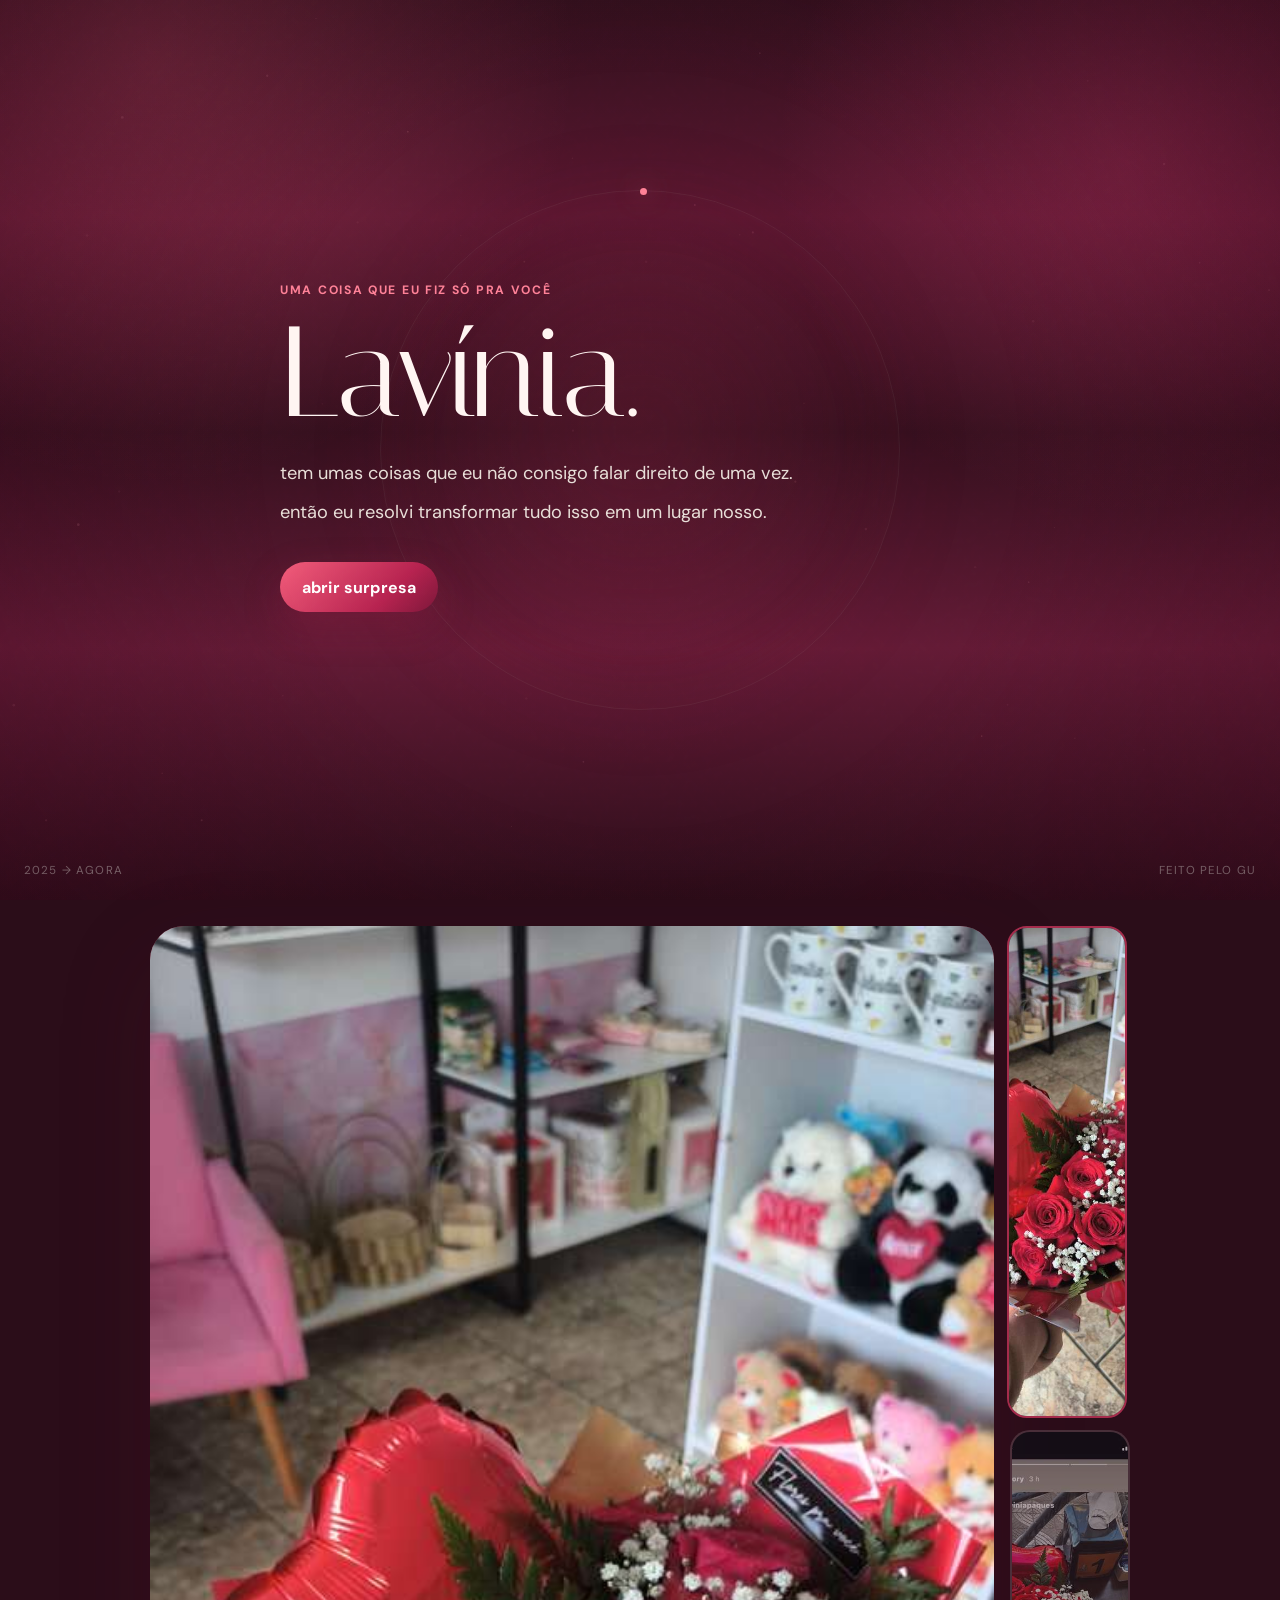
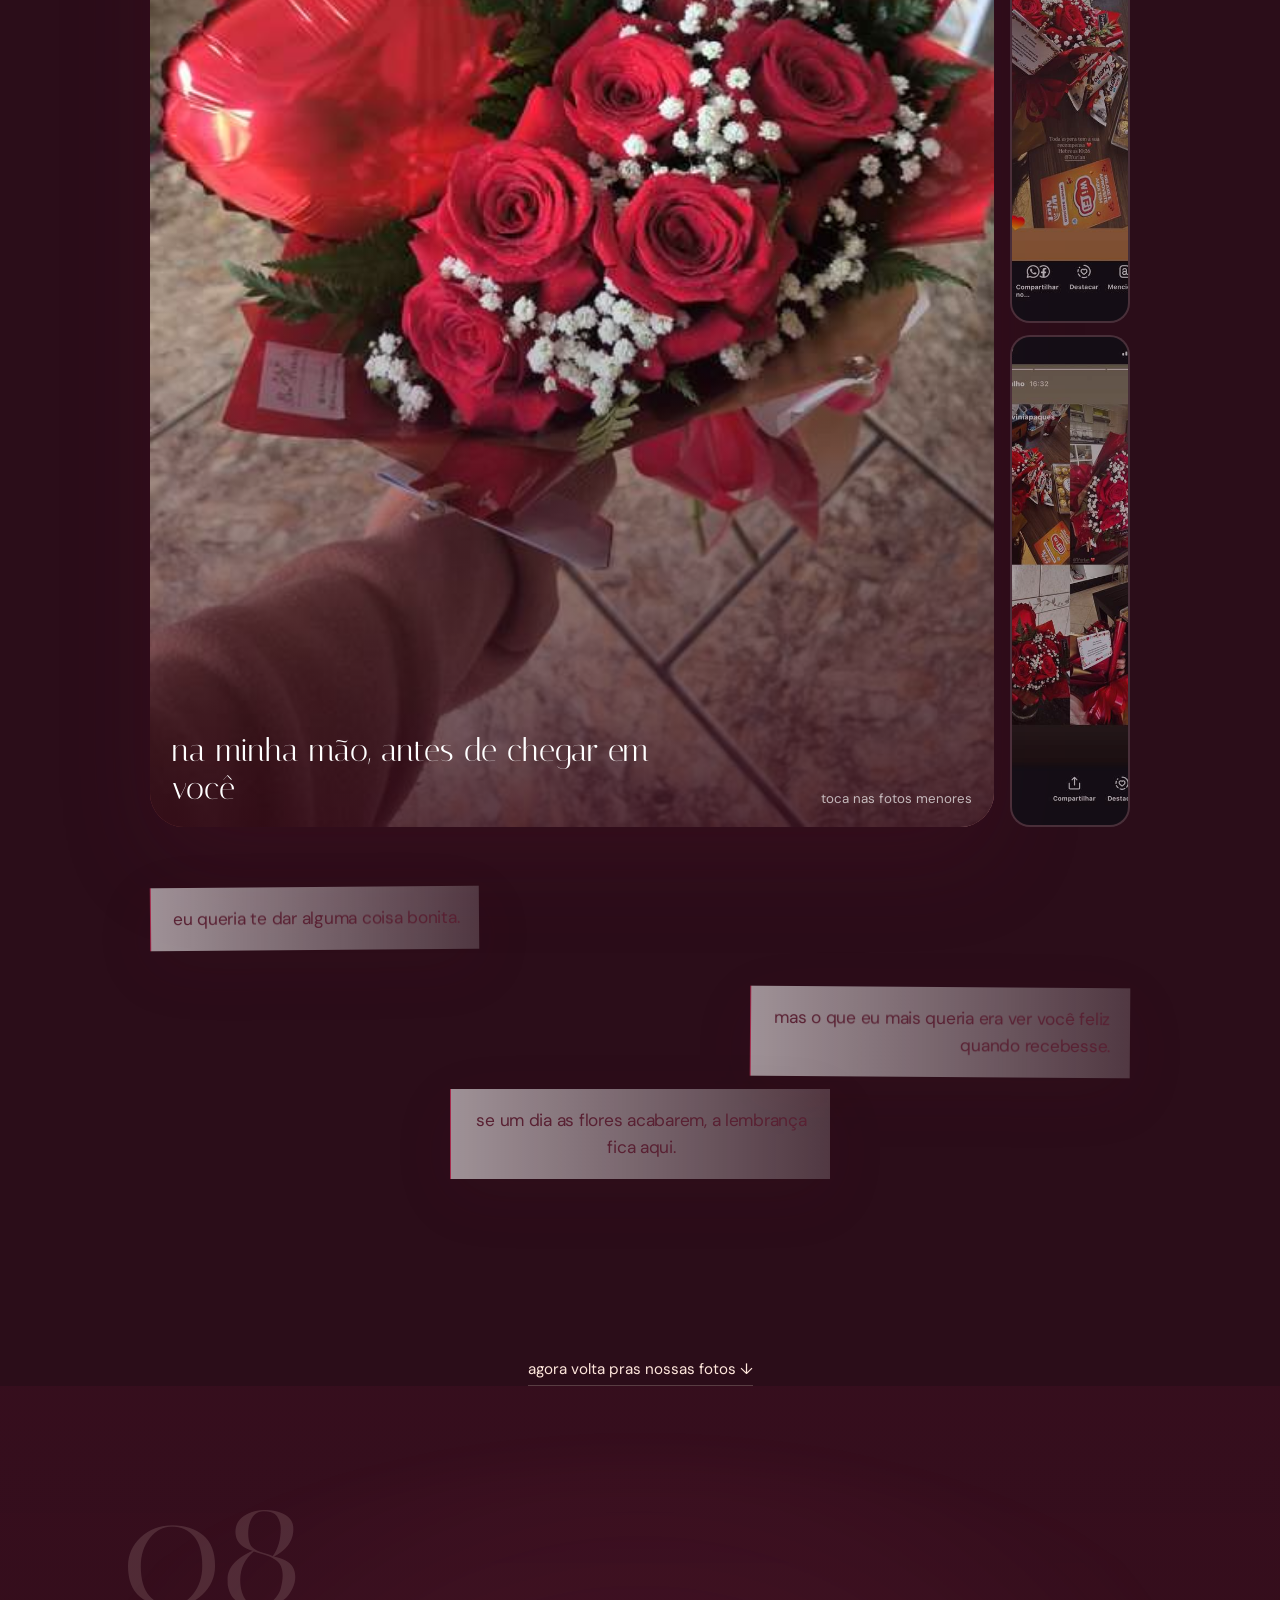
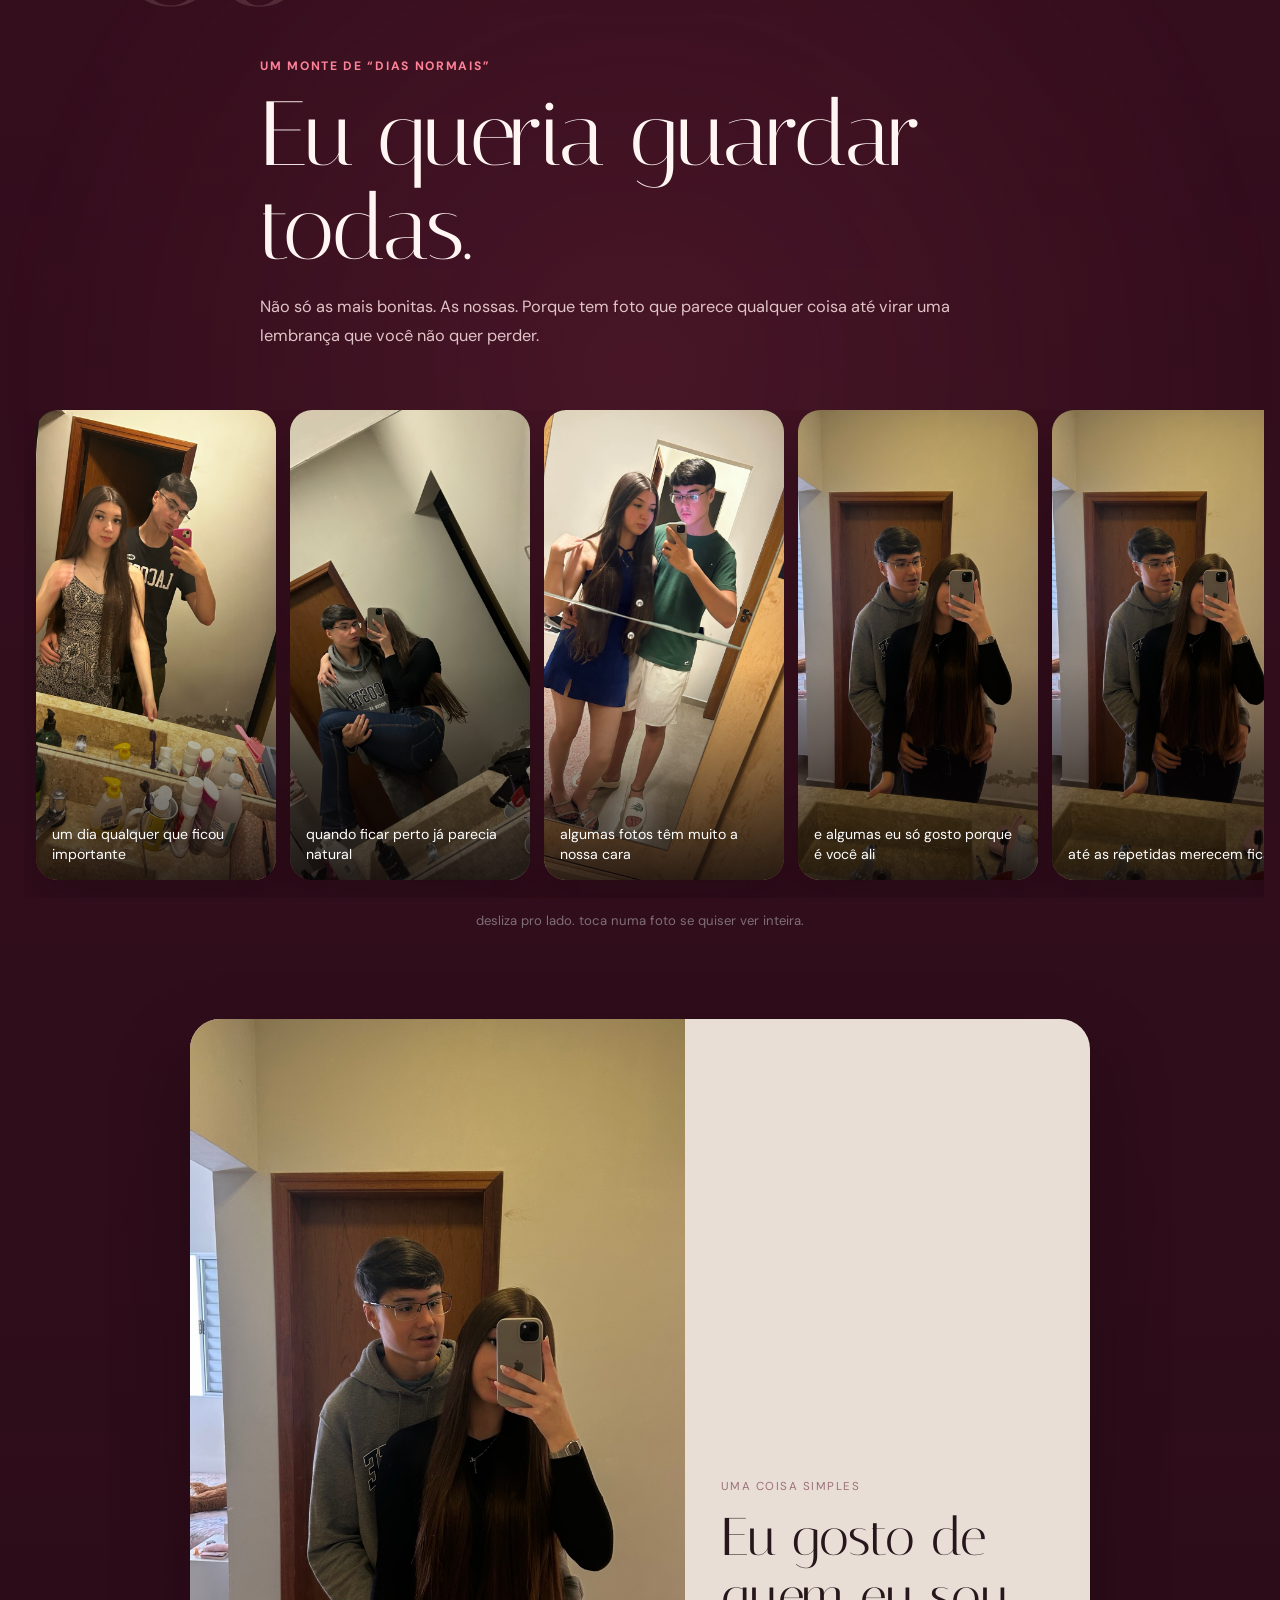
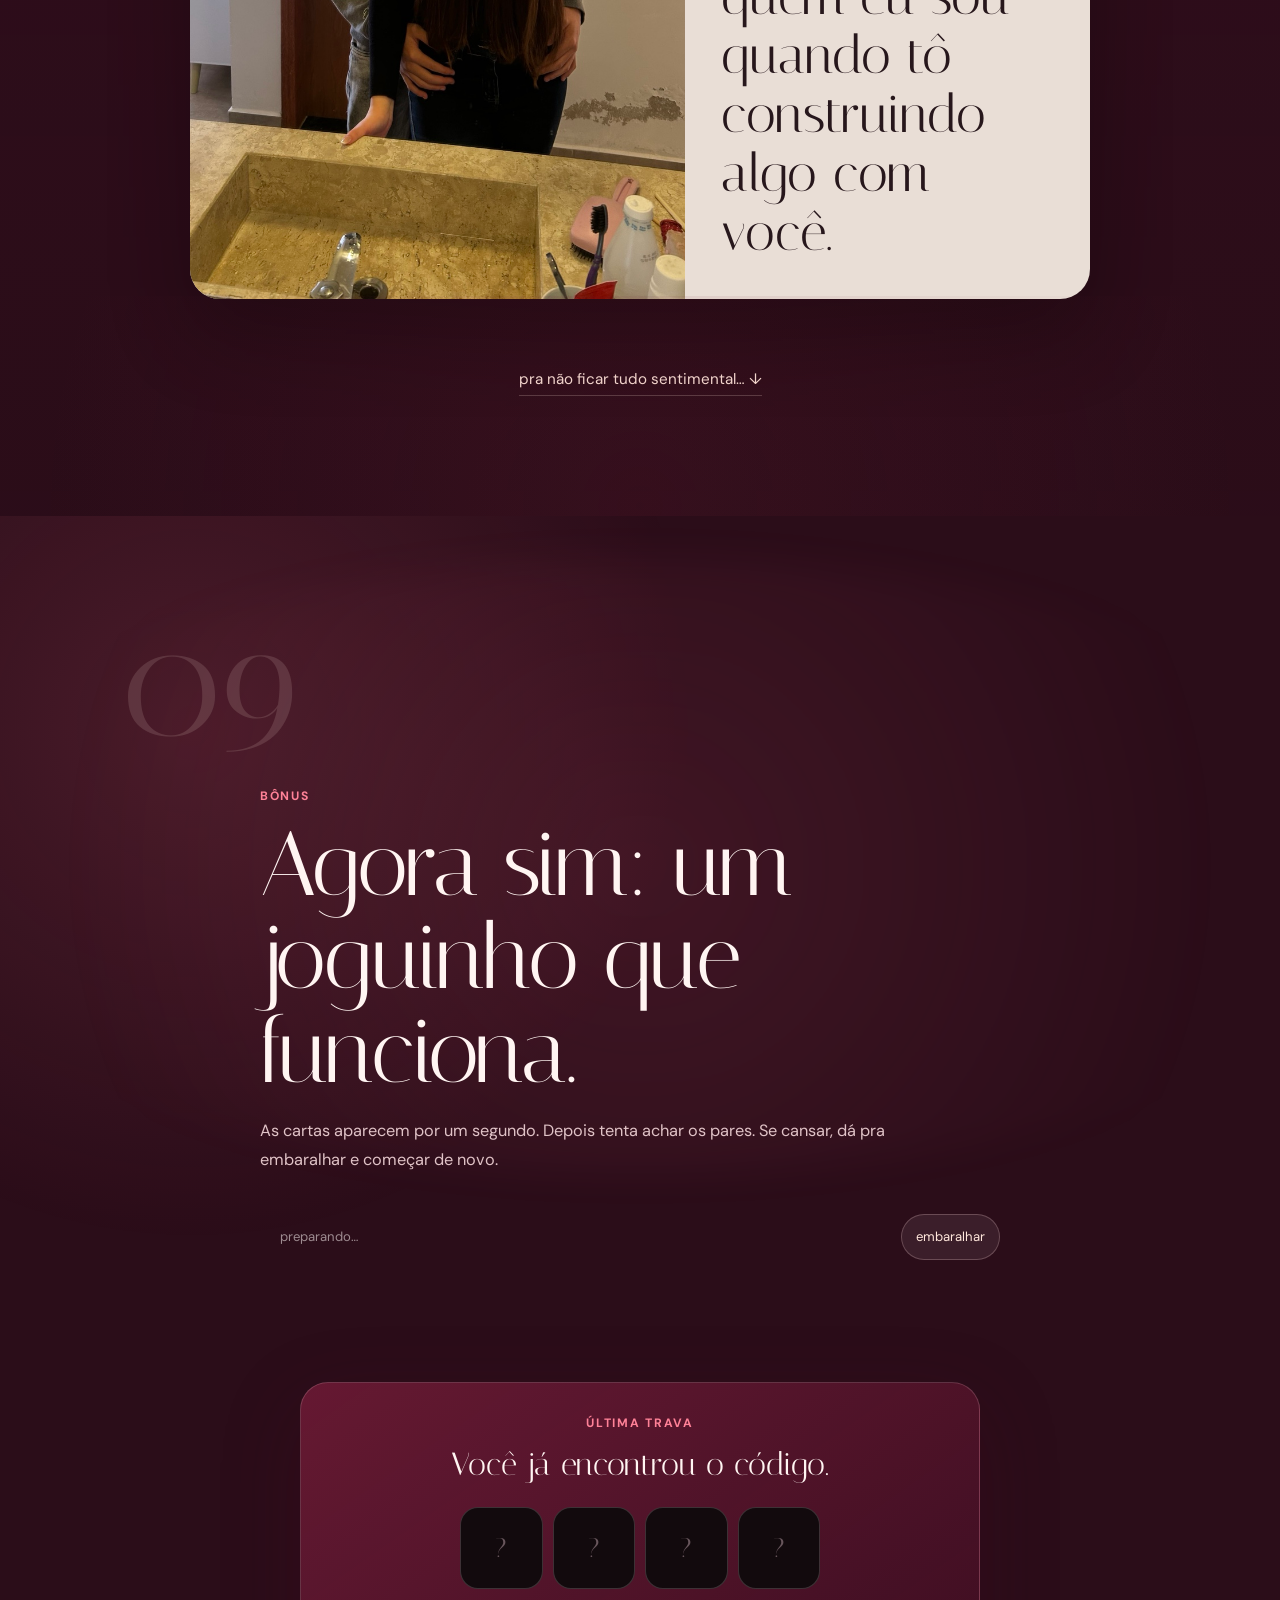
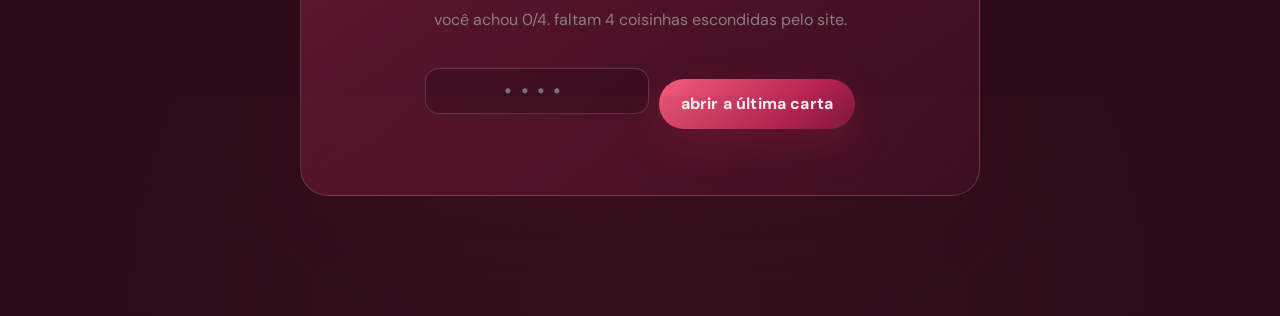
==== commit a913a690: "Update index.html" ====
--- a/index.html
+++ b/index.html
@@ -361,19 +361,67 @@
       </section>
 
       <section class="chapter bouquet-section" id="bouquet" data-chapter="7">
-        <div class="chapter-number">07</div>
-        <div class="bouquet-intro">
-          <div class="chapter-copy narrow">
-            <p class="eyebrow">uma lembrança que eu queria guardar aqui</p>
-            <h2>O seu buquê.</h2>
-            <p>Não um buquê qualquer. Esse aqui. O que eu escolhi, segurei na mão e fiquei imaginando sua reação antes de chegar em você.</p>
-          </div>
-          <button class="heart-reveal" id="heartReveal" type="button" aria-label="Tocar no coração">
-            <svg viewBox="0 0 120 110" aria-hidden="true">
-              <path d="M60 99C51 90 17 66 9 43C2 22 16 7 34 8C47 9 55 17 60 27C65 17 73 9 86 8C104 7 118 22 111 43C103 66 69 90 60 99Z"/>
-            </svg>
-            <span>toca aqui</span>
-          </button>
+  <div class="chapter-number">07</div>
+
+  <div class="bouquet-intro">
+    <div class="chapter-copy narrow">
+      <p class="eyebrow">um presente</p>
+      <h2>O buquê que eu te dei.</h2>
+      <p>
+        Eu não queria deixar essa parte só com foto solta.
+        Então coloquei o buquê aqui de um jeito que dá pra mexer e olhar melhor.
+      </p>
+    </div>
+  </div>
+
+  <div class="bouquet-viewer-card">
+    <div class="bouquet-viewer-top">
+      <span class="viewer-kicker">visualizar buquê</span>
+      <strong id="bouquetViewTitle">visão principal</strong>
+      <small id="bouquetViewHint">arrasta pro lado ou usa os botões</small>
+    </div>
+
+    <div class="bouquet-viewer-stage" id="bouquetViewerStage">
+      <button class="viewer-nav prev" id="bouquetPrev" type="button" aria-label="Ver ângulo anterior">‹</button>
+
+      <div class="bouquet-viewer-frame">
+        <img
+          id="bouquetViewerImage"
+          src="bouquet-original.jpeg"
+          alt="Buquê dado para Lavínia"
+          loading="lazy"
+        />
+      </div>
+
+      <button class="viewer-nav next" id="bouquetNext" type="button" aria-label="Ver próximo ângulo">›</button>
+    </div>
+
+    <div class="bouquet-angle-dots" id="bouquetAngleDots" aria-label="Ângulos do buquê">
+      <button class="angle-dot is-active" type="button" data-index="0">mão</button>
+      <button class="angle-dot" type="button" data-index="1">story</button>
+      <button class="angle-dot" type="button" data-index="2">de cima</button>
+    </div>
+
+    <p class="bouquet-caption" id="bouquetViewerCaption">
+      foi assim que ele tava na minha mão antes de chegar em você
+    </p>
+  </div>
+
+  <div class="bouquet-words">
+    <p>
+      Eu lembro de ficar pensando se você ia gostar, se ia te surpreender e como ia ser sua reação.
+    </p>
+    <p>
+      No fim, virou uma daquelas coisas simples que ficam marcadas.
+    </p>
+    <p>
+      E eu quis deixar isso aqui também, porque não foi “só um buquê”.
+      Foi eu tentando te entregar, em flores, um pouco do que eu sinto.
+    </p>
+  </div>
+
+  <a class="next-link" href="#vault">agora falta a última parte ↓</a>
+</section>
         </div>
 
         <div class="heart-message is-hidden" id="heartMessage">
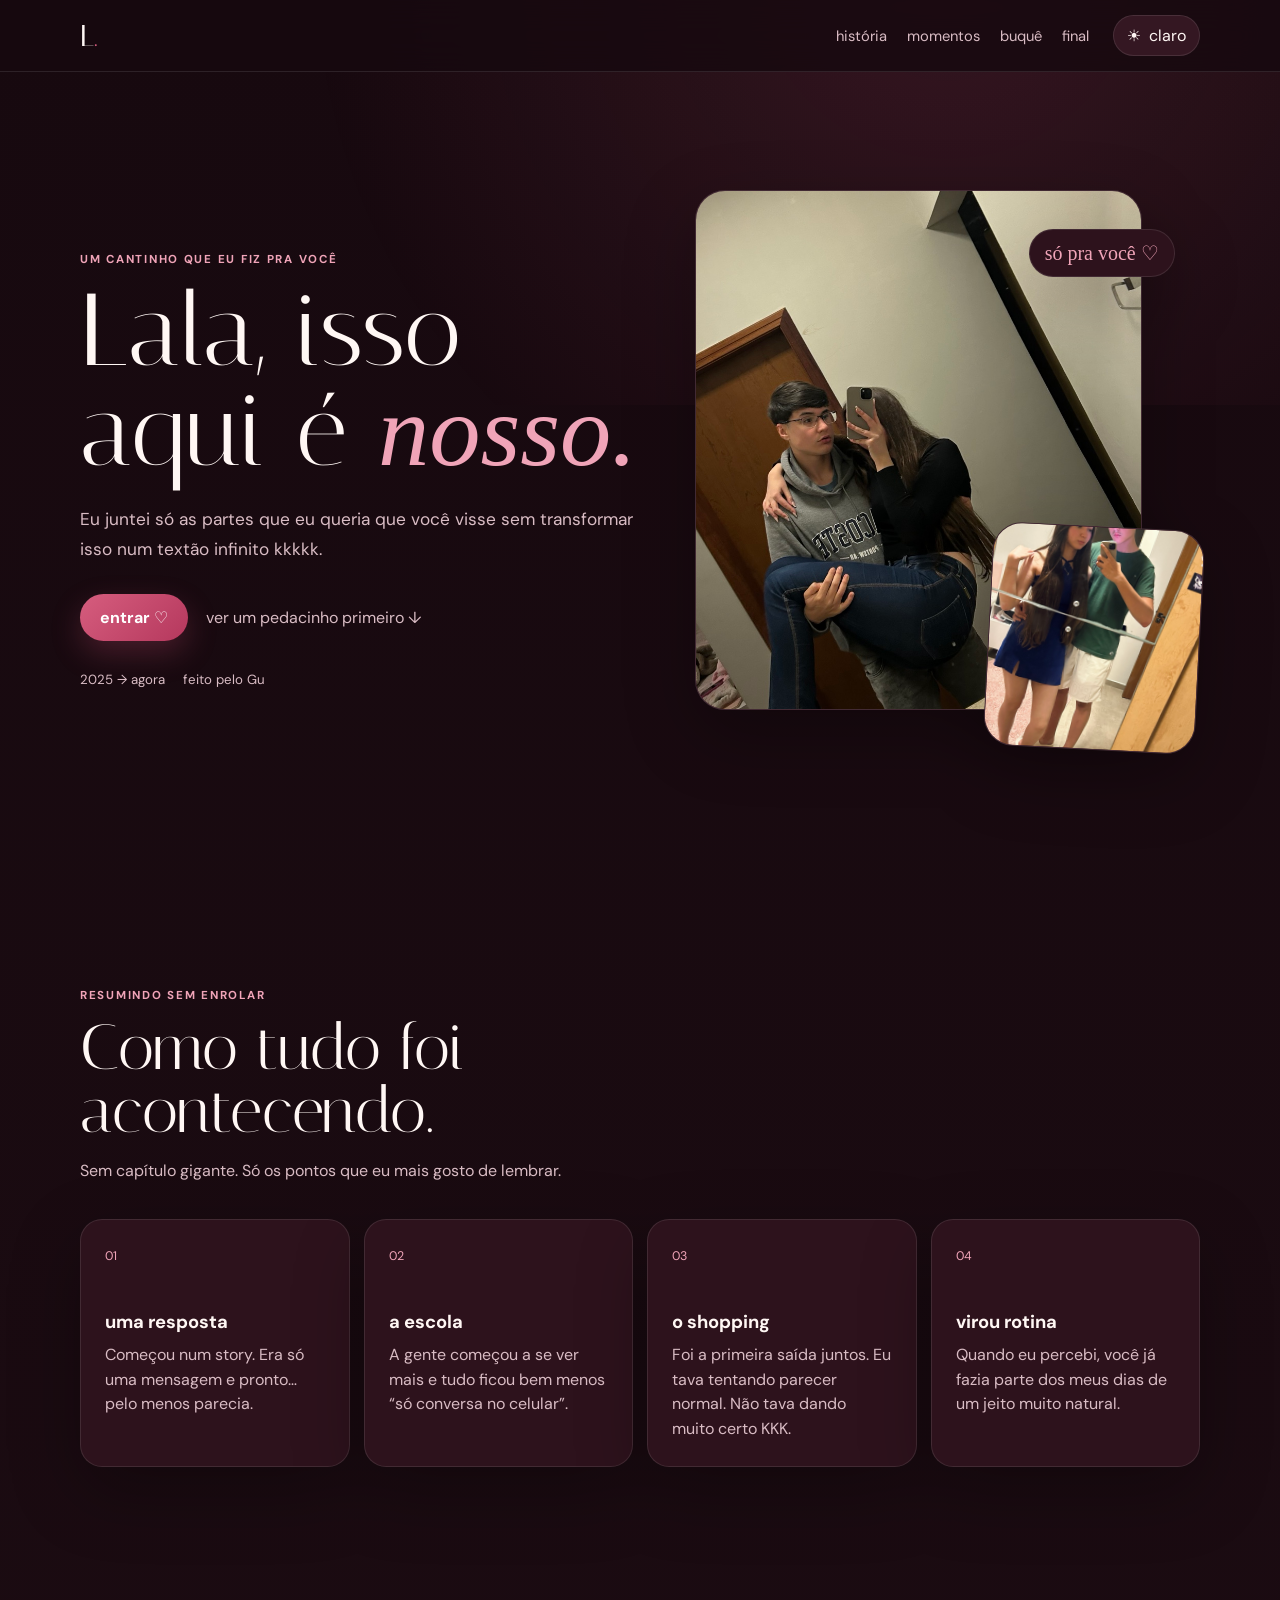
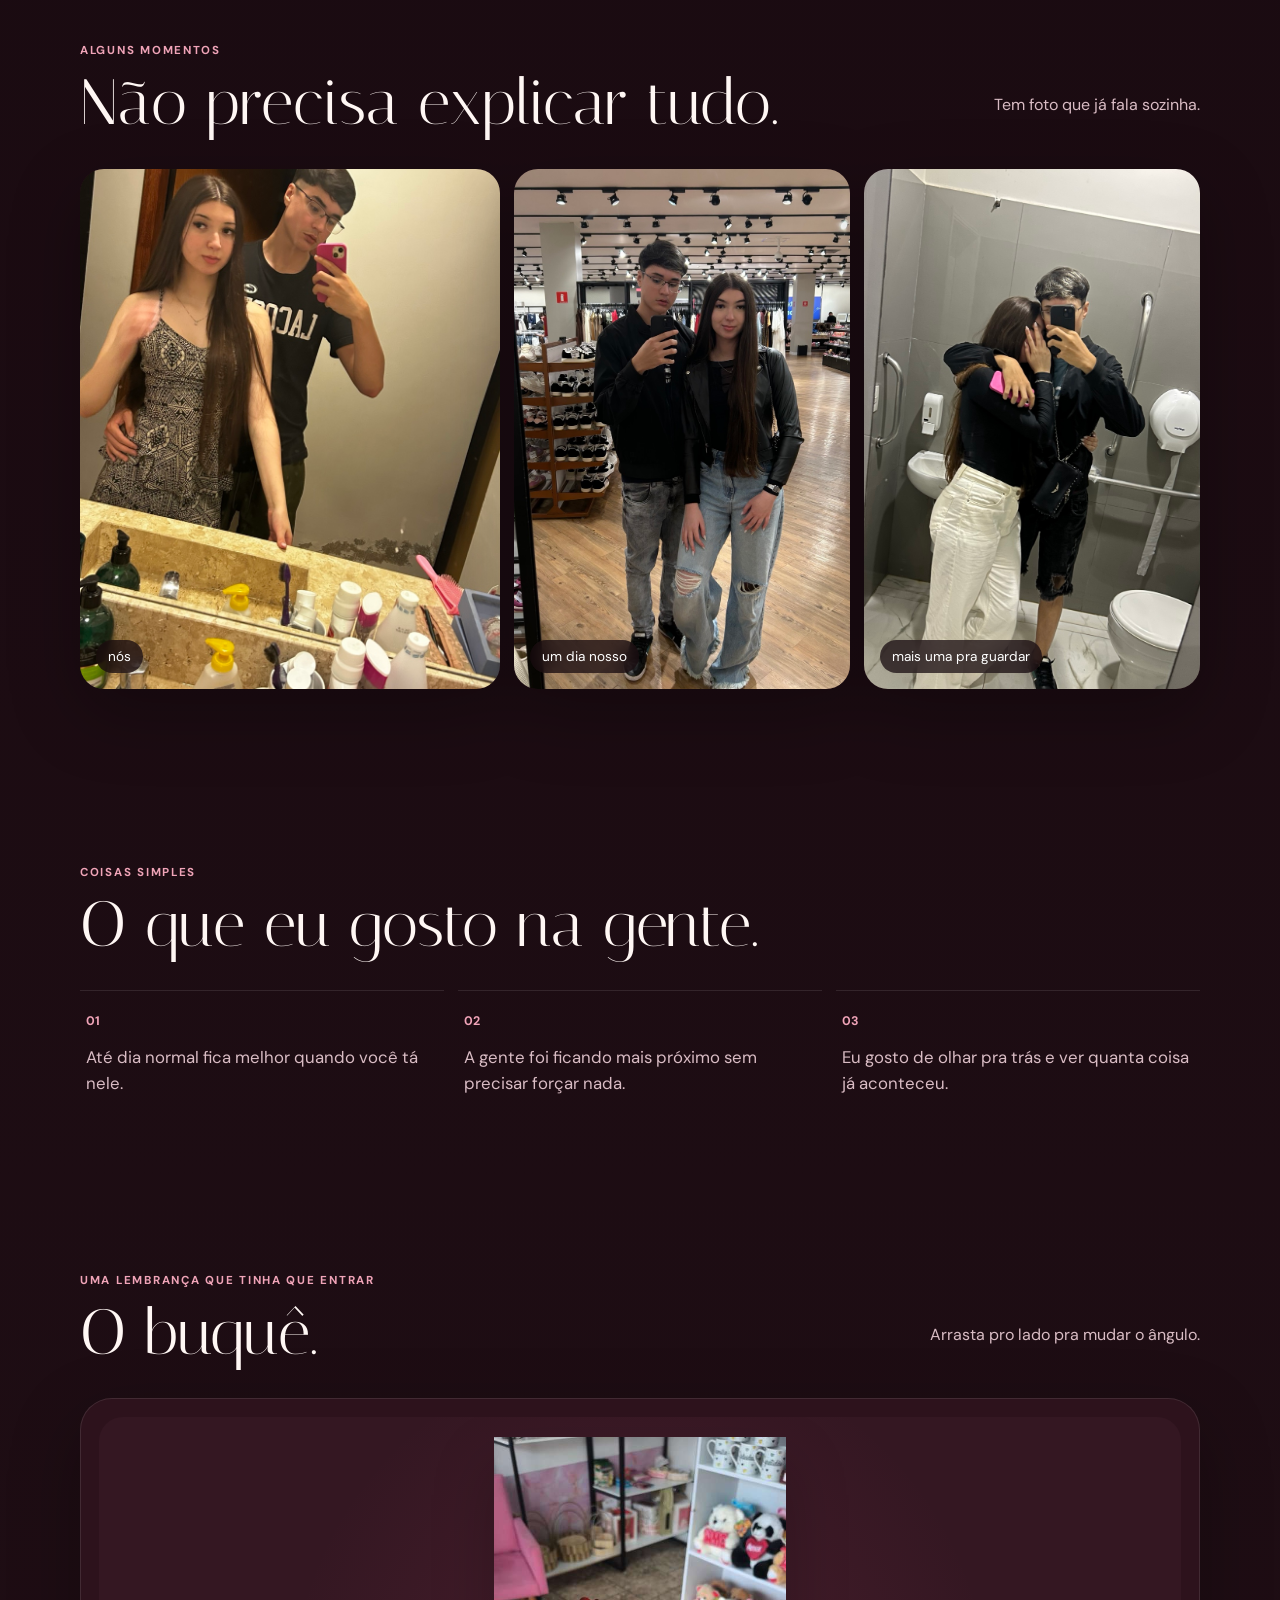
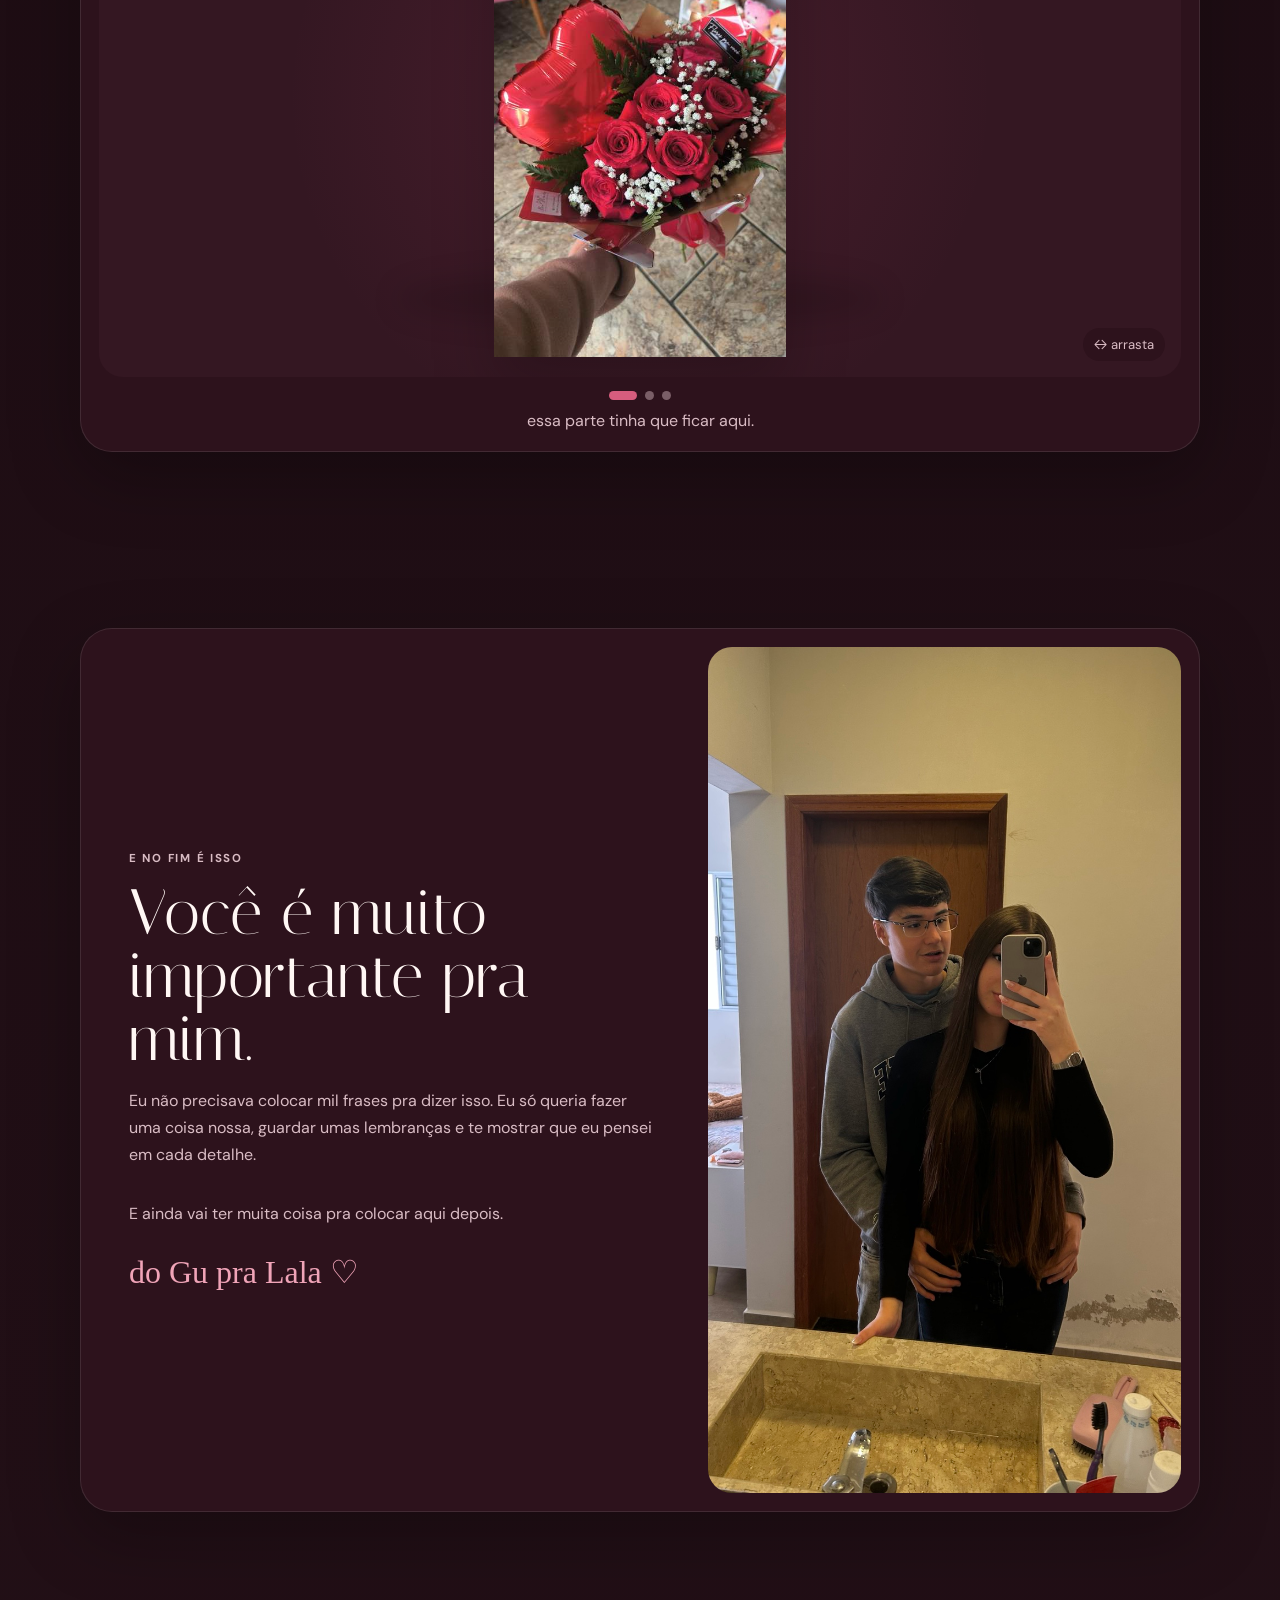
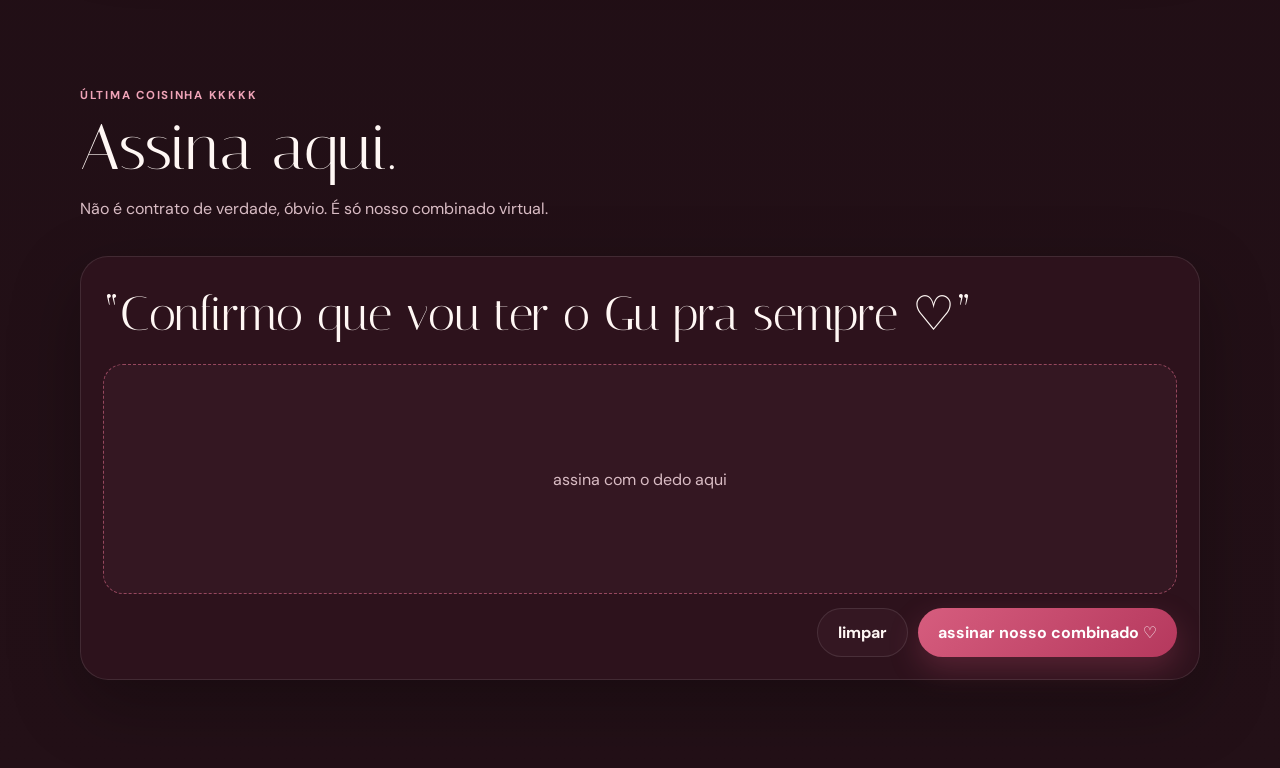
==== commit 201b4584: "Add files via upload" ====
--- a/index.html
+++ b/index.html
@@ -3,570 +3,151 @@
 <head>
   <meta charset="utf-8" />
   <meta name="viewport" content="width=device-width, initial-scale=1, viewport-fit=cover" />
-  <meta name="theme-color" content="#641b32" />
-  <meta name="color-scheme" content="dark" />
-  <meta name="description" content="Uma surpresa feita para Lavínia." />
-  <title>Lavínia — nossa história</title>
+  <meta name="theme-color" content="#6f1f39" />
+  <meta name="description" content="Um cantinho feito para a Lavínia." />
+  <title>Lavínia — nosso cantinho</title>
   <link rel="preconnect" href="https://fonts.googleapis.com">
   <link rel="preconnect" href="https://fonts.gstatic.com" crossorigin>
   <link href="https://fonts.googleapis.com/css2?family=DM+Sans:wght@400;500;600;700&family=Italiana&family=Parisienne&display=swap" rel="stylesheet">
-<link rel="stylesheet" href="style.css">
-
+  <link rel="stylesheet" href="style.css" />
 </head>
 <body>
-  <canvas id="ambient" aria-hidden="true"></canvas>
-  <div class="noise" aria-hidden="true"></div>
-  <div class="vignette" aria-hidden="true"></div>
-  <div class="heart-burst-layer" id="heartBurstLayer" aria-hidden="true"></div>
+  <div class="page-glow" aria-hidden="true"></div>
 
-  <button class="music-control is-hidden" id="musicControl" type="button" aria-label="Tocar nossa música">
-    <span class="music-dot"></span>
-    <span class="music-label">♪ nossa música</span>
-  </button>
-  <audio id="bgMusic" preload="none" loop src="nossa-musica.mp3"></audio>
+  <header class="site-header">
+    <a class="brand" href="#inicio">L<span>.</span></a>
+    <nav class="nav-links" aria-label="Navegação principal">
+      <a href="#historia">história</a>
+      <a href="#momentos">momentos</a>
+      <a href="#buque">buquê</a>
+      <a href="#final">final</a>
+    </nav>
+    <button class="theme-toggle" id="themeToggle" type="button" aria-label="Alternar tema">
+      <span class="theme-icon">☀</span><span class="theme-text">claro</span>
+    </button>
+  </header>
 
-  <main>
-    <section class="screen intro-screen" id="intro">
-      <div class="intro-orbit" aria-hidden="true"></div>
-      <div class="intro-copy reveal-seq">
-        <p class="eyebrow">uma coisa que eu fiz só pra você</p>
-        <h1>Lavínia.</h1>
-        <p class="intro-line">tem umas coisas que eu não consigo falar direito de uma vez.</p>
-        <p class="intro-line">então eu resolvi transformar tudo isso em um lugar nosso.</p>
-        <button class="primary-btn" id="startBtn" type="button">abrir surpresa</button>
+  <main id="inicio">
+    <section class="hero section-shell">
+      <div class="hero-copy">
+        <p class="kicker">um cantinho que eu fiz pra você</p>
+        <h1>Lala, isso aqui é <em>nosso.</em></h1>
+        <p class="hero-lead">Eu juntei só as partes que eu queria que você visse sem transformar isso num textão infinito kkkkk.</p>
+        <div class="hero-actions">
+          <button class="primary-btn" id="openGate" type="button">entrar ♡</button>
+          <a class="text-link" href="#historia">ver um pedacinho primeiro ↓</a>
+        </div>
+        <div class="hero-meta">
+          <span>2025 → agora</span><span>feito pelo Gu</span>
+        </div>
       </div>
-      <div class="intro-footer">
-        <span>2025 → agora</span>
-        <span>feito pelo Gu</span>
+      <div class="hero-visual" aria-label="Foto do casal">
+        <div class="hero-photo hero-photo-main"><img src="04-colo.jpeg" alt="Lavínia e Gustavo juntos"></div>
+        <div class="hero-photo hero-photo-small"><img src="02-azul.jpeg" alt="Lavínia e Gustavo juntos"></div>
+        <div class="hero-note">só pra você ♡</div>
       </div>
     </section>
 
-    <section class="screen gate-screen is-hidden" id="gate">
-      <div class="gate-shell">
-        <button class="ghost-back" id="backToIntro" type="button">← voltar</button>
-        <p class="eyebrow">antes de começar</p>
-        <h2>Tem uma coisinha que só você vai saber.</h2>
-        <p class="muted">Não é prova, não é investigação KKK. É só o jeito certo de entrar.</p>
+    <section class="story-section section-shell" id="historia">
+      <div class="section-heading">
+        <p class="kicker">resumindo sem enrolar</p>
+        <h2>Como tudo foi acontecendo.</h2>
+        <p>Sem capítulo gigante. Só os pontos que eu mais gosto de lembrar.</p>
+      </div>
 
-        <div class="password-card">
-          <div class="password-slots" id="passwordSlots" aria-hidden="true"></div>
-          <label class="field-label" for="passwordInput">senha</label>
-          <div class="input-row">
-            <input id="passwordInput" class="text-input" type="text" autocomplete="off" autocapitalize="none" spellcheck="false" placeholder="digita aqui" />
-            <button class="mini-btn" id="submitPassword" type="button">entrar</button>
-          </div>
-          <p class="feedback" id="passwordFeedback" aria-live="polite"></p>
-        </div>
-
-        <div class="hint-panel">
-          <div class="hint-head">
-            <span>dicas</span>
-            <span id="hintCount">0/3</span>
-          </div>
-          <div class="hint-list" id="hintList"></div>
-          <button class="secondary-btn" id="hintBtn" type="button">me ajuda um pouquinho</button>
-        </div>
+      <div class="timeline-grid">
+        <article class="timeline-card"><span>01</span><h3>uma resposta</h3><p>Começou num story. Era só uma mensagem e pronto… pelo menos parecia.</p></article>
+        <article class="timeline-card"><span>02</span><h3>a escola</h3><p>A gente começou a se ver mais e tudo ficou bem menos “só conversa no celular”.</p></article>
+        <article class="timeline-card"><span>03</span><h3>o shopping</h3><p>Foi a primeira saída juntos. Eu tava tentando parecer normal. Não tava dando muito certo KKK.</p></article>
+        <article class="timeline-card"><span>04</span><h3>virou rotina</h3><p>Quando eu percebi, você já fazia parte dos meus dias de um jeito muito natural.</p></article>
       </div>
     </section>
 
-    <div id="experience" class="experience is-hidden">
-      <header class="progress-header">
-        <a href="#story" class="brand-mini" aria-label="Voltar ao início da história">L.</a>
-        <div class="progress-track"><span id="progressBar"></span></div>
-        <div class="header-right"><span class="fragment-mini"><b id="fragmentCount">0</b>/4 segredos</span><span class="chapter-indicator" id="chapterIndicator">01 / 10</span></div>
-      </header>
+    <section class="moments-section section-shell" id="momentos">
+      <div class="section-heading split-heading">
+        <div><p class="kicker">alguns momentos</p><h2>Não precisa explicar tudo.</h2></div>
+        <p>Tem foto que já fala sozinha.</p>
+      </div>
+      <div class="photo-grid">
+        <button class="photo-card tall" data-full="01-fullsize.jpeg" type="button"><img src="01-fullsize.jpeg" alt="Foto do casal"><span>nós</span></button>
+        <button class="photo-card" data-full="06-shopping.jpeg" type="button"><img src="06-shopping.jpeg" alt="Foto do casal"><span>um dia nosso</span></button>
+        <button class="photo-card" data-full="08-abraco.jpeg" type="button"><img src="08-abraco.jpeg" alt="Foto do casal"><span>mais uma pra guardar</span></button>
+      </div>
+    </section>
 
-      <section class="chapter story-opening" id="story" data-chapter="1">
-        <div class="chapter-number">01</div>
-        <div class="chapter-copy narrow">
-          <p class="eyebrow">onde tudo começou</p>
-          <h2>Antes de virar rotina, teve uma mensagem.</h2>
-          <p>Uma resposta num story. Coisa simples. Dessas que você manda sem imaginar que vai lembrar por muito tempo.</p>
+    <section class="simple-points section-shell">
+      <div class="section-heading"><p class="kicker">coisas simples</p><h2>O que eu gosto na gente.</h2></div>
+      <div class="bullet-grid">
+        <div><b>01</b><p>Até dia normal fica melhor quando você tá nele.</p></div>
+        <div><b>02</b><p>A gente foi ficando mais próximo sem precisar forçar nada.</p></div>
+        <div><b>03</b><p>Eu gosto de olhar pra trás e ver quanta coisa já aconteceu.</p></div>
+      </div>
+    </section>
+
+    <section class="bouquet-section section-shell" id="buque">
+      <div class="section-heading split-heading">
+        <div><p class="kicker">uma lembrança que tinha que entrar</p><h2>O buquê.</h2></div>
+        <p>Arrasta pro lado pra mudar o ângulo.</p>
+      </div>
+
+      <div class="bouquet-viewer" id="bouquetViewer">
+        <div class="bouquet-stage" id="bouquetStage">
+          <img id="bouquetImage" alt="Buquê que Gustavo deu para Lavínia" />
+          <div class="bouquet-shadow" aria-hidden="true"></div>
+          <span class="drag-hint">↔ arrasta</span>
         </div>
+        <div class="bouquet-dots" id="bouquetDots" aria-label="Ângulos do buquê">
+          <button class="is-active" data-index="0" type="button" aria-label="Ângulo 1"></button>
+          <button data-index="1" type="button" aria-label="Ângulo 2"></button>
+          <button data-index="2" type="button" aria-label="Ângulo 3"></button>
+        </div>
+        <p class="bouquet-caption" id="bouquetCaption">essa parte tinha que ficar aqui.</p>
+      </div>
+    </section>
 
-        <div class="thought-cloud" aria-hidden="true">
-          <div class="thought thought-left">ainda bem que eu mandei aquela mensagem.</div>
-          <div class="thought thought-right">era só um story... pelo menos eu achava.</div>
+    <section class="final-section section-shell" id="final">
+      <div class="final-card">
+        <div class="final-copy">
+          <p class="kicker">e no fim é isso</p>
+          <h2>Você é muito importante pra mim.</h2>
+          <p>Eu não precisava colocar mil frases pra dizer isso. Eu só queria fazer uma coisa nossa, guardar umas lembranças e te mostrar que eu pensei em cada detalhe.</p>
+          <p>E ainda vai ter muita coisa pra colocar aqui depois.</p>
+          <span class="signature-script">do Gu pra Lala ♡</span>
         </div>
+        <div class="final-photo"><img src="05-espelho-repetida.jpeg" alt="Lavínia e Gustavo juntos"></div>
+      </div>
+    </section>
 
-        <div class="envelope-wrap">
-          <button class="envelope" id="openEnvelope" type="button" aria-label="Abrir a primeira carta">
-            <span class="envelope-back"></span>
-            <span class="envelope-letter">
-              <small>minha primeira carta</small>
-              <strong>abre aqui</strong>
-            </span>
-            <span class="envelope-flap"></span>
-            <span class="envelope-front"></span>
-          </button>
-          <p class="microcopy">toca no envelope</p>
+    <section class="sign-section section-shell" id="assinar">
+      <div class="section-heading"><p class="kicker">última coisinha kkkkk</p><h2>Assina aqui.</h2><p>Não é contrato de verdade, óbvio. É só nosso combinado virtual.</p></div>
+      <div class="sign-card">
+        <p class="sign-promise">“Confirmo que vou ter o Gu pra sempre ♡”</p>
+        <div class="canvas-wrap"><canvas id="signatureCanvas" aria-label="Área para assinatura"></canvas><span id="signatureHint">assina com o dedo aqui</span></div>
+        <div class="sign-actions">
+          <button class="secondary-btn" id="clearSignature" type="button">limpar</button>
+          <button class="primary-btn" id="confirmSignature" type="button">assinar nosso combinado ♡</button>
         </div>
+        <div class="signed-message is-hidden" id="signedMessage"><span>assinado ♡</span><b>agora ficou registrado nesse site kkkkk</b></div>
+      </div>
+    </section>
+  </main>
 
-        <div class="paper-letter is-hidden" id="storyLetter">
-          <p class="paper-date">2025</p>
-          <p>Eu lembro que respondi um story seu por causa de uma coisa que até hoje continua chamando minha atenção.</p>
-          <p class="paper-question">qual detalhe me fez responder?</p>
-          <div class="choice-pills" data-question="hair">
-            <button class="choice" data-answer="sorriso" type="button">sorriso</button>
-            <button class="choice" data-answer="olhos" type="button">olhos</button>
-            <button class="choice" data-answer="cabelo" type="button">cabelo</button>
-            <button class="choice" data-answer="look" type="button">look</button>
-          </div>
-          <p class="feedback" id="hairFeedback"></p>
-        </div>
-
-        <div class="story-after is-hidden" id="storyAfter">
-          <div class="quote-stage">
-            <span class="quote-mark">“</span>
-            <p>Naquele dia era só um elogio. Hoje eu sei que foi uma daquelas pequenas decisões que acabam abrindo uma história inteira.</p>
-          </div>
-          <div class="photo-stack" aria-label="Fotos do casal">
-            <figure class="polaroid p1"><img src="04-colo.jpeg" alt="Lavínia e Gustavo juntos"><figcaption>o começo</figcaption></figure>
-            <figure class="polaroid p2"><img src="02-azul.jpeg" alt="Lavínia e Gustavo juntos"><figcaption>virou conversa</figcaption></figure>
-            <figure class="polaroid p3"><img src="02-azul.jpeg" alt="Lavínia e Gustavo juntos"><figcaption>e depois virou nós</figcaption></figure>
-          </div>
-
-          <div class="tiny-note-section">
-            <div class="tiny-note-head">
-              <span>3 bilhetinhos escondidos</span>
-              <small>abre quando quiser</small>
-            </div>
-            <div class="tiny-note-grid" id="tinyNotes">
-              <button class="tiny-note" type="button" data-note="1"><span>01</span><b>sobre você</b><p>Eu gosto do jeito que você consegue deixar um dia comum com cara de memória.</p></button>
-              <button class="tiny-note" type="button" data-note="2"><span>02</span><b>sobre nós</b><p>O que eu mais gosto na gente é que a história não parece pronta. Ela continua acontecendo.</p></button>
-              <button class="tiny-note" type="button" data-note="3"><span>03</span><b>sobre mim</b><p>Você me fez levar mais a sério o tipo de pessoa que eu quero ser.</p></button>
-            </div>
-            <p class="tiny-note-progress" id="tinyNoteProgress">0/3 abertos</p>
-          </div>
-          <a class="next-link" href="#etec-first">continua ↓</a>
-        </div>
-      </section>
-
-      <section class="chapter etec-first" id="etec-first" data-chapter="2">
-        <div class="chapter-number">02</div>
-        <div class="chapter-copy narrow">
-          <p class="eyebrow">antes da primeira saída</p>
-          <h2>A ETEC já tinha colocado a gente no mesmo caminho.</h2>
-          <p>Foi ali que a gente começou a se ver de verdade. Ainda tinha nervosismo, ainda tinha aquela sensação de “meu Deus, ela tá aqui”, mas aos poucos deixou de ser só conversa de celular.</p>
-        </div>
-
-        <div class="thought-cloud thought-cloud-etec" aria-hidden="true">
-          <div class="thought thought-right">eu pensava no que ia falar quando te visse. na hora esquecia metade.</div>
-          <div class="thought thought-left">a escola foi deixando de ser só escola.</div>
-        </div>
-
-        <div class="place-card">
-          <div class="place-pin" aria-hidden="true"><span></span></div>
-          <div>
-            <span class="place-label">ETEC</span>
-            <strong>o lugar onde a gente começou a se encontrar na vida real.</strong>
-            <p>Não foi nossa primeira saída. Foi o cenário em que a história começou a ganhar presença.</p>
-          </div>
-        </div>
-
-        <div class="hold-note">
-          <p class="eyebrow">segura pra abrir</p>
-          <button id="holdButton" class="hold-button" type="button" aria-label="Segure para revelar uma mensagem">
-            <span class="hold-progress" id="holdProgress"></span>
-            <span class="hold-text">segura aqui</span>
-          </button>
-          <div class="hold-reveal is-hidden" id="holdReveal">
-            <p>Uma coisa que eu gosto nessa parte é perceber que a gente foi deixando de ser “duas pessoas conversando” e começou a virar parte do dia um do outro.</p>
-          </div>
-        </div>
-
-        <div class="constellation-card">
-          <div class="constellation-copy">
-            <span class="eyebrow">uma pausa besta</span>
-            <h3>acende os pontinhos.</h3>
-            <p>não tem resposta certa. é só pra você mexer em alguma coisa enquanto eu continuo sendo sentimental.</p>
-          </div>
-          <div class="constellation" id="constellation" aria-label="Mini jogo de acender pontos">
-            <button class="star-dot s1" type="button" aria-label="Ponto 1"></button>
-            <button class="star-dot s2" type="button" aria-label="Ponto 2"></button>
-            <button class="star-dot s3" type="button" aria-label="Ponto 3"></button>
-            <button class="star-dot s4" type="button" aria-label="Ponto 4"></button>
-            <button class="star-dot s5" type="button" aria-label="Ponto 5"></button>
-            <svg viewBox="0 0 100 55" preserveAspectRatio="none" aria-hidden="true"><polyline id="starLine" points="12,38 31,14 50,32 69,9 87,36"/></svg>
-          </div>
-          <p class="constellation-result is-hidden" id="constellationResult">pronto. no fim, um monte de pontinho solto também pode virar desenho.</p>
-        </div>
-
-        <a class="next-link" href="#shopping">e aí veio a nossa primeira saída ↓</a>
-      </section>
-
-      <section class="chapter shopping-section" id="shopping" data-chapter="3">
-        <div class="chapter-number">03</div>
-        <div class="chapter-copy narrow">
-          <p class="eyebrow">nossa primeira saída juntos</p>
-          <h2>O shopping.</h2>
-          <p>Não foi a primeira vez que a gente se viu. Foi a primeira vez que a gente realmente saiu junto — e eu lembro do nervosismo como se fosse ontem.</p>
-        </div>
-
-        <div class="thought-cloud" aria-hidden="true">
-          <div class="thought thought-left">a gente já se via. mas sair juntos era outra coisa.</div>
-          <div class="thought thought-right">eu tava tentando parecer normal. não tava dando muito certo KKK.</div>
-        </div>
-
-        <div class="cinema-photo">
-          <img src="03-espelho.jpeg" alt="Lavínia e Gustavo no shopping" loading="lazy">
-          <div class="cinema-overlay"></div>
-          <div class="cinema-caption">
-            <span>primeira saída juntos</span>
-            <strong>nós dois tentando agir normal</strong>
-          </div>
-        </div>
-
-        <div class="scrub-card">
-          <div class="scrub-copy">
-            <span>arrasta</span>
-            <strong>daquele nervoso → pra rotina</strong>
-          </div>
-          <input id="memoryScrub" class="scrub-range" type="range" min="0" max="100" value="8" aria-label="Revelar mensagem" />
-          <div class="scrub-message" id="scrubMessage">
-            <span>naquele dia eu só queria que desse tudo certo.</span>
-            <strong>hoje eu só acho muito doido que te ver tenha virado uma parte tão normal e tão importante do meu dia.</strong>
-          </div>
-        </div>
-
-        <div class="reason-machine">
-          <div class="reason-machine-top">
-            <span>gerador completamente científico</span>
-            <b>por que eu gosto tanto da gente?</b>
-          </div>
-          <p class="reason-output" id="reasonText">porque até o nervosismo do começo virou uma lembrança boa.</p>
-          <button class="secondary-btn compact" id="reasonButton" type="button">me dá outro motivo</button>
-        </div>
-
-        <a class="next-link" href="#choice">depois veio uma escolha que mudou tudo ↓</a>
-      </section>
-
-      <section class="chapter choice-section" id="choice" data-chapter="4">
-        <div class="chapter-number">04</div>
-        <div class="chapter-copy narrow">
-          <p class="eyebrow">a escolha</p>
-          <h2>Entrar na ETEC parecia uma decisão de escola.</h2>
-          <p>Mas quando eu consegui entrar de vez, a escola virou muito mais que escola pra mim.</p>
-        </div>
-
-        <div class="result-card" id="resultCard">
-          <div class="result-header"><span>processo seletivo</span><b>ETEC</b></div>
-          <div class="result-content">
-            <div class="result-row"><span>inscrição</span><b>confirmada</b></div>
-            <div class="result-row"><span>resultado</span><b id="resultStatus">toque para abrir</b></div>
-            <button class="result-seal" id="revealResult" type="button">
-              <span>última chamada</span>
-              <strong>ver resultado</strong>
-            </button>
-          </div>
-        </div>
-
-        <div class="choice-reveal is-hidden" id="choiceReveal">
-          <div class="approved-stamp">APROVADO</div>
-          <div class="story-lines">
-            <p>Passar na última chamada já parecia sorte demais.</p>
-            <p>Depois eu percebi a melhor parte: eu ia poder te ver muito mais, conviver com você, viver os dias comuns perto de você.</p>
-            <p>E foi exatamente nesses dias comuns que a gente ficou mais próximo. O relacionamento deu um pulo sem a gente nem perceber.</p>
-          </div>
-          <figure class="editorial-photo"><img src="05-espelho-repetida.jpeg" alt="Lavínia e Gustavo juntos"><figcaption>quando “te ver” começou a virar “te ter por perto”.</figcaption></figure>
-        </div>
-
-        <a class="next-link" href="#better">tem uma parte disso que eu nunca quero esquecer ↓</a>
-      </section>
-
-      <section class="chapter better-section" id="better" data-chapter="5">
-        <div class="chapter-number">05</div>
-        <div class="chapter-copy narrow">
-          <p class="eyebrow">o que você mudou em mim</p>
-          <h2>Você me fez querer ser um mlk melhor.</h2>
-          <p>Não porque você me pediu pra virar outra pessoa. Mas porque estar com você me fez olhar mais pra mim mesmo.</p>
-        </div>
-
-        <div class="thought-cloud thought-cloud-better" aria-hidden="true">
-          <div class="thought thought-left">eu gosto do mlk que eu tô tentando me tornar com você.</div>
-          <div class="thought thought-right">não é sobre ser perfeito. é sobre continuar melhorando.</div>
-        </div>
-
-        <div class="better-cards" id="betterCards">
-          <button class="better-card" type="button">
-            <span>01</span><strong>pensar mais antes de agir</strong>
-            <p>Eu comecei a perceber que minhas escolhas não mexem só comigo quando existe um “nós”.</p>
-          </button>
-          <button class="better-card" type="button">
-            <span>02</span><strong>tentar corrigir o que eu erro</strong>
-            <p>Eu ainda erro, claro. Mas hoje eu quero entender, consertar e não repetir só por orgulho.</p>
-          </button>
-          <button class="better-card" type="button">
-            <span>03</span><strong>cuidar do relacionamento de verdade</strong>
-            <p>Pra mim não é só gostar. É aprender a conversar, ter paciência e escolher cuidar do que a gente tem.</p>
-          </button>
-          <button class="better-card" type="button">
-            <span>04</span><strong>querer construir</strong>
-            <p>Hoje eu penso mais no futuro e em como eu posso ser alguém melhor pra viver esse futuro com você.</p>
-          </button>
-        </div>
-
-        <div class="thank-you-card">
-          <span class="script-word">obrigado.</span>
-          <p>Obrigado por, sem nem perceber, ter me dado vontade de melhorar coisas em mim que antes eu deixava pra depois.</p>
-          <p>Hoje, muita coisa que eu tento mudar, aprender ou fazer melhor tem um motivo simples no meio: eu quero que a gente fique bem. Quero cuidar do nosso relacionamento e continuar melhorando, um pouco por dia.</p>
-          <p class="thank-strong">Eu não quero ser perfeito pra você. Quero ser alguém que continua tentando ser melhor por nós dois.</p>
-        </div>
-
-        <div class="scratch-section">
-          <div class="scratch-copy">
-            <span class="eyebrow">tem uma frase escondida</span>
-            <h3>raspa com o dedo.</h3>
-          </div>
-          <div class="scratch-card" id="scratchCard">
-            <div class="scratch-message">
-              <small>uma coisa que eu quero que você saiba</small>
-              <strong>você me faz querer viver isso do jeito certo.</strong>
-              <span>não perfeito. certo: com cuidado, conversa e vontade de melhorar.</span>
-            </div>
-            <canvas id="scratchCanvas" aria-label="Raspe para revelar a mensagem"></canvas>
-          </div>
-          <p class="scratch-hint" id="scratchHint">arrasta o dedo até revelar a frase</p>
-        </div>
-
-        <a class="next-link" href="#dedication">tem uma parte que até aparece no meio do treino ↓</a>
-      </section>
-
-      <section class="chapter dedication-section" id="dedication" data-chapter="6">
-        <div class="chapter-number">06</div>
-        <div class="chapter-copy narrow">
-          <p class="eyebrow">mais um motivo</p>
-          <h2>Você aparece até onde nem tá.</h2>
-          <p>Não é sobre passar do limite. É sobre aqueles momentos em que eu penso em desistir de alguma coisa e lembro que hoje eu tenho mais motivos pra continuar tentando.</p>
-        </div>
-
-        <div class="rep-stage" id="repStage">
-          <div class="rep-counter"><span id="repCurrent">01</span><small>/ 05</small></div>
-          <div class="rep-lines">
-            <p class="rep-line is-active" data-rep="1">cada repetição a mais.</p>
-            <p class="rep-line" data-rep="2">cada vez que eu escolho não desistir.</p>
-            <p class="rep-line" data-rep="3">cada coisa que exige disciplina...</p>
-            <p class="rep-line rep-emphasis" data-rep="4">tem um pouco de você nisso.</p>
-            <p class="rep-line rep-small" data-rep="5">tem coisa que eu faço por mim. tem dia que eu faço por nós. e tem dia que eu faço por você mesmo KKK.</p>
-          </div>
-          <button class="rep-button" id="repButton" type="button">mais uma →</button>
-        </div>
-
-        <div class="thought-cloud thought-cloud-gym" aria-hidden="true">
-          <div class="thought thought-left">às vezes nem é por mim KKK.</div>
-          <div class="thought thought-right">você virou um motivo a mais pra eu não largar as coisas pela metade.</div>
-        </div>
-
-        <a class="next-link" href="#bouquet">e teve um dia que eu tentei transformar sentimento em presente ↓</a>
-      </section>
-
-      <section class="chapter bouquet-section" id="bouquet" data-chapter="7">
-  <div class="chapter-number">07</div>
-
-  <div class="bouquet-intro">
-    <div class="chapter-copy narrow">
-      <p class="eyebrow">um presente</p>
-      <h2>O buquê que eu te dei.</h2>
-      <p>
-        Eu não queria deixar essa parte só com foto solta.
-        Então coloquei o buquê aqui de um jeito que dá pra mexer e olhar melhor.
-      </p>
+  <div class="gate-modal is-hidden" id="gateModal" role="dialog" aria-modal="true" aria-labelledby="gateTitle">
+    <div class="gate-backdrop" id="gateBackdrop"></div>
+    <div class="gate-card">
+      <button class="gate-close" id="gateClose" type="button" aria-label="Fechar">×</button>
+      <p class="kicker">antes de entrar</p>
+      <h2 id="gateTitle">Só você deve saber essa.</h2>
+      <p>Digita a senha que tem um pouco de você e um pouco de mim.</p>
+      <div class="gate-input-row"><input id="passwordInput" type="text" autocomplete="off" autocapitalize="none" placeholder="senha"><button id="submitPassword" class="primary-btn" type="button">entrar</button></div>
+      <p class="gate-feedback" id="passwordFeedback" aria-live="polite"></p>
+      <button class="hint-link" id="hintButton" type="button">me dá uma dica</button>
+      <p class="hint-text" id="hintText"></p>
     </div>
   </div>
 
-  <div class="bouquet-viewer-card">
-    <div class="bouquet-viewer-top">
-      <span class="viewer-kicker">visualizar buquê</span>
-      <strong id="bouquetViewTitle">visão principal</strong>
-      <small id="bouquetViewHint">arrasta pro lado ou usa os botões</small>
-    </div>
-
-    <div class="bouquet-viewer-stage" id="bouquetViewerStage">
-      <button class="viewer-nav prev" id="bouquetPrev" type="button" aria-label="Ver ângulo anterior">‹</button>
-
-      <div class="bouquet-viewer-frame">
-        <img
-          id="bouquetViewerImage"
-          src="bouquet-original.jpeg"
-          alt="Buquê dado para Lavínia"
-          loading="lazy"
-        />
-      </div>
-
-      <button class="viewer-nav next" id="bouquetNext" type="button" aria-label="Ver próximo ângulo">›</button>
-    </div>
-
-    <div class="bouquet-angle-dots" id="bouquetAngleDots" aria-label="Ângulos do buquê">
-      <button class="angle-dot is-active" type="button" data-index="0">mão</button>
-      <button class="angle-dot" type="button" data-index="1">story</button>
-      <button class="angle-dot" type="button" data-index="2">de cima</button>
-    </div>
-
-    <p class="bouquet-caption" id="bouquetViewerCaption">
-      foi assim que ele tava na minha mão antes de chegar em você
-    </p>
-  </div>
-
-  <div class="bouquet-words">
-    <p>
-      Eu lembro de ficar pensando se você ia gostar, se ia te surpreender e como ia ser sua reação.
-    </p>
-    <p>
-      No fim, virou uma daquelas coisas simples que ficam marcadas.
-    </p>
-    <p>
-      E eu quis deixar isso aqui também, porque não foi “só um buquê”.
-      Foi eu tentando te entregar, em flores, um pouco do que eu sinto.
-    </p>
-  </div>
-
-  <a class="next-link" href="#vault">agora falta a última parte ↓</a>
-</section>
-        </div>
-
-        <div class="heart-message is-hidden" id="heartMessage">
-          <span class="script-word">foi pra você.</span>
-          <p>Eu gosto de lembrar disso porque não era só sobre entregar flores. Era sobre tentar colocar numa coisa de verdade um pouco do que eu sentia e não sabia explicar direito.</p>
-        </div>
-
-        <div class="bouquet-showcase">
-          <button class="bouquet-main" id="bouquetMainButton" type="button" aria-label="Abrir foto do buquê">
-            <img id="bouquetMain" src="" data-bouquet-key="original" alt="O buquê de rosas vermelhas que Gustavo deu para Lavínia">
-            <span class="bouquet-main-caption"><b id="bouquetCaption">na minha mão, antes de chegar em você</b><small>toca nas fotos menores</small></span>
-          </button>
-
-          <div class="bouquet-thumbs" role="group" aria-label="Fotos do buquê">
-            <button class="bouquet-thumb is-selected" data-bouquet-key="original" data-caption="na minha mão, antes de chegar em você" type="button"><img src="" alt="Buquê original"></button>
-            <button class="bouquet-thumb" data-bouquet-key="story" data-caption="quando eu vi isso no seu story, eu sorri igual bobo" type="button"><img src="" alt="Buquê publicado no story"></button>
-            <button class="bouquet-thumb" data-bouquet-key="collage" data-caption="e depois ele virou mais uma lembrança nossa" type="button"><img src="" alt="Montagem com fotos do buquê"></button>
-          </div>
-        </div>
-
-        <div class="bouquet-words">
-          <div class="thought thought-left">eu queria te dar alguma coisa bonita.</div>
-          <div class="thought thought-right">mas o que eu mais queria era ver você feliz quando recebesse.</div>
-          <div class="thought thought-center">se um dia as flores acabarem, a lembrança fica aqui.</div>
-        </div>
-
-        <a class="next-link dark-link" href="#gallery">agora volta pras nossas fotos ↓</a>
-      </section>
-
-      <section class="chapter gallery-section" id="gallery" data-chapter="8">
-        <div class="chapter-number">08</div>
-        <div class="chapter-copy narrow">
-          <p class="eyebrow">um monte de “dias normais”</p>
-          <h2>Eu queria guardar todas.</h2>
-          <p>Não só as mais bonitas. As nossas. Porque tem foto que parece qualquer coisa até virar uma lembrança que você não quer perder.</p>
-        </div>
-
-        <div class="film-strip" id="filmStrip" aria-label="Galeria de fotos do casal">
-          <button class="film-frame" data-full="01-fullsize.jpeg" type="button"><img src="01-fullsize.jpeg" alt="Lavínia e Gustavo juntos"><span>um dia qualquer que ficou importante</span></button>
-          <button class="film-frame" data-full="04-colo.jpeg" type="button"><img src="04-colo.jpeg" alt="Lavínia e Gustavo juntos"><span>quando ficar perto já parecia natural</span></button>
-          <button class="film-frame" data-full="02-azul.jpeg" type="button"><img src="02-azul.jpeg" alt="Lavínia e Gustavo juntos"><span>algumas fotos têm muito a nossa cara</span></button>
-          <button class="film-frame" data-full="05-espelho-repetida.jpeg" type="button"><img src="05-espelho-repetida.jpeg" alt="Lavínia e Gustavo juntos"><span>e algumas eu só gosto porque é você ali</span></button>
-          <button class="film-frame" data-full="03-espelho.jpeg" type="button"><img src="03-espelho.jpeg" alt="Lavínia e Gustavo juntos"><span>até as repetidas merecem ficar</span></button>
-          <button class="film-frame" data-full="03-espelho.jpeg" type="button"><img src="03-espelho.jpeg" alt="Lavínia e Gustavo no shopping"><span>nossa primeira saída juntos</span></button>
-          <button class="film-frame" data-full="03-espelho.jpeg" type="button"><img src="03-espelho.jpeg" alt="Lavínia e Gustavo no elevador"><span>foto rápida, memória pra muito tempo</span></button>
-          <button class="film-frame" data-full="05-espelho-repetida.jpeg" type="button"><img src="05-espelho-repetida.jpeg" alt="Lavínia e Gustavo juntos"><span>meu tipo favorito de proximidade</span></button>
-          <button class="film-frame" data-full="04-colo.jpeg" type="button"><img src="04-colo.jpeg" alt="Selfie de Lavínia e Gustavo"><span>você por perto melhora o cenário</span></button>
-          <button class="film-frame" data-full="02-azul.jpeg" type="button"><img src="02-azul.jpeg" alt="Selfie de Lavínia e Gustavo"><span>ainda quero encher isso aqui de foto nova</span></button>
-        </div>
-
-        <div class="gallery-prompt">
-          <p>desliza pro lado. toca numa foto se quiser ver inteira.</p>
-        </div>
-
-        <div class="photo-feature">
-          <img src="05-espelho-repetida.jpeg" alt="Lavínia e Gustavo juntos">
-          <div class="photo-feature-copy">
-            <span>uma coisa simples</span>
-            <h3>Eu gosto de quem eu sou quando tô construindo algo com você.</h3>
-          </div>
-        </div>
-
-        <a class="next-link" href="#bonus">pra não ficar tudo sentimental… ↓</a>
-      </section>
-
-      <section class="chapter bonus-section" id="bonus" data-chapter="9">
-        <div class="chapter-number">09</div>
-        <div class="chapter-copy narrow">
-          <p class="eyebrow">bônus</p>
-          <h2>Agora sim: um joguinho que funciona.</h2>
-          <p>As cartas aparecem por um segundo. Depois tenta achar os pares. Se cansar, dá pra embaralhar e começar de novo.</p>
-        </div>
-
-        <div class="memory-toolbar">
-          <span id="memoryStatus">preparando…</span>
-          <button class="secondary-btn compact" id="restartMemory" type="button">embaralhar</button>
-        </div>
-        <div class="memory-grid" id="memoryGrid" aria-label="Jogo da memória"></div>
-        <p class="feedback memory-feedback" id="memoryFeedback"></p>
-
-        <div class="bonus-complete is-hidden" id="bonusComplete">
-          <div class="soft-confetti" aria-hidden="true"></div>
-          <p>boa KKK. agora juntou o último segredo.</p>
-        </div>
-
-        <div class="final-vault" id="finalVault">
-          <p class="eyebrow">última trava</p>
-          <h3>Você já encontrou o código.</h3>
-          <div class="vault-slots" id="vaultSlots">
-            <span>?</span><span>?</span><span>?</span><span>?</span>
-          </div>
-          <p class="vault-copy" id="vaultCopy">os quatro fragmentos vão formando a senha.</p>
-          <div class="final-code-row">
-            <input id="finalCodeInput" class="text-input final-code-input" type="text" inputmode="numeric" maxlength="4" autocomplete="off" placeholder="••••" aria-label="Código final de quatro números" />
-            <button class="primary-btn" id="openFinal" type="button">abrir a última carta</button>
-          </div>
-          <p class="feedback" id="finalCodeFeedback" aria-live="polite"></p>
-        </div>
-      </section>
-
-      <section class="chapter final-section is-hidden" id="final" data-chapter="10">
-        <div class="final-hero">
-          <img src="04-colo.jpeg" alt="Lavínia e Gustavo juntos">
-          <div class="final-hero-shade"></div>
-          <div class="final-hero-copy">
-            <span class="eyebrow">agora sem jogo</span>
-            <h2>Pra você.</h2>
-          </div>
-        </div>
-
-        <article class="final-letter">
-          <p>É muito doido pensar que tudo isso começou de um jeito tão simples. Uma resposta, algumas conversas, a gente se vendo na ETEC, o nervosismo da primeira saída no shopping… e de repente já existia uma história que eu realmente queria cuidar.</p>
-          <p>Você entrou na minha vida de um jeito que mudou mais coisa em mim do que talvez você perceba.</p>
-          <p>Eu comecei a pensar mais no que faço, no que falo, no jeito que resolvo as coisas e no tipo de pessoa que eu quero ser. Não porque eu quero parecer melhor. É porque eu quero conseguir cuidar melhor do que a gente tem.</p>
-          <p>Hoje, quando eu tento melhorar alguma coisa em mim, quase sempre tem um “nós” no meio. Às vezes aparece estudando, às vezes treinando, às vezes numa decisão pequena do dia. Não porque eu deixei de fazer as coisas por mim, mas porque pensar em você virou mais um motivo pra eu não largar tudo pela metade.</p>
-          <p>Eu sei que eu ainda tenho muita coisa pra aprender. Ainda vou errar, ainda vou ter dia que vou entender as coisas tarde demais. Mas eu quero que você saiba que eu tento. E quero continuar tentando todos os dias ser um cara melhor pra você e também pra mim.</p>
-          <p>Obrigado por fazer parte dessa mudança. Obrigado pelos dias bons, pelos dias normais, pelas conversas, pelas risadas e até pelas partes que fazem a gente amadurecer. E obrigado por transformar até um buquê de rosas, que um dia tava na minha mão, em uma memória que eu quis colocar aqui.</p>
-          <p>Quando eu penso no futuro, eu não penso só em uma versão perfeita e bonita das coisas. Eu penso na vida de verdade. Escola acabando, responsabilidades, trabalho, fases novas, problemas, conquistas, casa, família, um monte de coisa que ainda nem existe.</p>
-          <p>E mesmo assim, quando eu imagino esse futuro, eu ainda gosto da ideia de você estar nele.</p>
-          <p class="final-strong">Eu quero continuar construindo um “nós” que fique cada vez melhor — não só bonito num site, mas bom de viver de verdade.</p>
-        </article>
-
-        <div class="future-strip">
-          <div><span>agora</span><strong>mais histórias</strong></div>
-          <div><span>depois</span><strong>mais fotos</strong></div>
-          <div><span>um dia</span><strong>olhar pra trás e ter orgulho</strong></div>
-        </div>
-
-        <section class="ending-screen">
-          <div class="ending-image"><img src="05-espelho-repetida.jpeg" alt="Lavínia e Gustavo juntos"></div>
-          <p class="eyebrow">fim do site</p>
-          <h2>Mas eu ainda quero muita coisa pra colocar aqui depois.</h2>
-          <p class="ending-note">do Gu pra Lala ♡</p>
-          <button class="secondary-btn" id="replayBtn" type="button">ver de novo</button>
-        </section>
-      </section>
-    </div>
-  </main>
-
-  <div class="lightbox is-hidden" id="lightbox" role="dialog" aria-modal="true" aria-label="Foto ampliada">
-    <button class="lightbox-close" id="lightboxClose" type="button" aria-label="Fechar">×</button>
-    <img id="lightboxImage" src="" alt="Foto ampliada do casal">
-  </div>
-
-  <div class="toast" id="toast" role="status" aria-live="polite"></div>
-<script src="script.js"></script>
+  <div class="lightbox is-hidden" id="lightbox" role="dialog" aria-modal="true" aria-label="Foto ampliada"><button id="lightboxClose" class="lightbox-close" type="button">×</button><img id="lightboxImage" alt="Foto ampliada"></div>
+  <div class="heart-layer" id="heartLayer" aria-hidden="true"></div>
+  <script src="script.js"></script>
 </body>
 </html>
--- a/style.css
+++ b/style.css
@@ -1,981 +1,8 @@
-:root {
-  --bg: #0d080a;
-  --bg-2: #160b10;
-  --bg-3: #211017;
-  --panel: rgba(34, 17, 24, 0.78);
-  --panel-soft: rgba(255,255,255,0.035);
-  --line: rgba(245, 226, 214, 0.14);
-  --line-strong: rgba(245, 226, 214, 0.28);
-  --text: #f6efe9;
-  --muted: #beaeb0;
-  --cream: #ead8c9;
-  --accent: #a33a54;
-  --accent-2: #d17688;
-  --accent-soft: rgba(209, 118, 136, 0.16);
-  --ok: #b9cfb1;
-  --danger: #e39aa8;
-  --radius: 28px;
-  --max: 1040px;
-  --safe-top: max(18px, env(safe-area-inset-top));
-  --safe-bottom: max(20px, env(safe-area-inset-bottom));
+
+:root{
+  --bg:#17090f;--bg-2:#231017;--panel:#2d121c;--panel-soft:#341722;--text:#fff7f4;--muted:#d9bcc4;--accent:#d65d7e;--accent-2:#f0a4b8;--line:rgba(255,255,255,.10);--shadow:0 24px 70px rgba(0,0,0,.28);--radius:28px;--max:1120px;
 }
-
-* { box-sizing: border-box; }
-html { scroll-behavior: smooth; background: var(--bg); }
-body {
-  margin: 0;
-  min-width: 320px;
-  color: var(--text);
-  background:
-    radial-gradient(circle at 15% 8%, rgba(133, 29, 55, .25), transparent 30%),
-    radial-gradient(circle at 84% 16%, rgba(86, 33, 50, .18), transparent 26%),
-    linear-gradient(180deg, #0b0709 0%, #14090d 45%, #0b0709 100%);
-  font-family: "DM Sans", -apple-system, BlinkMacSystemFont, "Segoe UI", sans-serif;
-  overflow-x: hidden;
+body[data-theme="light"]{
+  --bg:#fff7fa;--bg-2:#ffeef4;--panel:#fff;--panel-soft:#fff4f7;--text:#4a1f2e;--muted:#8a6672;--accent:#d84f78;--accent-2:#f49ab4;--line:rgba(113,39,64,.12);--shadow:0 24px 70px rgba(103,34,58,.10);
 }
-
-button, input { font: inherit; }
-button { -webkit-tap-highlight-color: transparent; }
-a { color: inherit; }
-img { display: block; max-width: 100%; }
-::selection { background: rgba(209,118,136,.34); color: #fff; }
-
-#ambient {
-  position: fixed;
-  inset: 0;
-  width: 100%;
-  height: 100%;
-  pointer-events: none;
-  z-index: 0;
-  opacity: .58;
-}
-.noise {
-  position: fixed;
-  inset: 0;
-  pointer-events: none;
-  z-index: 50;
-  opacity: .045;
-  background-image: url("data:image/svg+xml,%3Csvg viewBox='0 0 140 140' xmlns='http://www.w3.org/2000/svg'%3E%3Cfilter id='n'%3E%3CfeTurbulence type='fractalNoise' baseFrequency='.88' numOctaves='4' stitchTiles='stitch'/%3E%3C/filter%3E%3Crect width='100%25' height='100%25' filter='url(%23n)' opacity='.6'/%3E%3C/svg%3E");
-  mix-blend-mode: soft-light;
-}
-.vignette {
-  position: fixed;
-  inset: 0;
-  pointer-events: none;
-  z-index: 49;
-  background: radial-gradient(circle at center, transparent 42%, rgba(0,0,0,.38) 100%);
-}
-main { position: relative; z-index: 1; }
-
-.is-hidden { display: none !important; }
-.reveal-in { animation: revealIn .75s cubic-bezier(.2,.8,.2,1) both; }
-@keyframes revealIn { from { opacity: 0; transform: translateY(22px) scale(.985); } to { opacity: 1; transform: none; } }
-
-.screen {
-  min-height: 100svh;
-  padding: calc(var(--safe-top) + 34px) 24px calc(var(--safe-bottom) + 38px);
-  display: grid;
-  align-items: center;
-  position: relative;
-}
-.intro-screen,
-.gate-screen { overflow: hidden; }
-.intro-screen::before,
-.gate-screen::before {
-  content: "";
-  position: absolute;
-  width: min(78vw, 620px);
-  aspect-ratio: 1;
-  left: 50%;
-  top: 48%;
-  translate: -50% -50%;
-  background: radial-gradient(circle, rgba(137,42,65,.20), transparent 64%);
-  filter: blur(16px);
-  pointer-events: none;
-}
-.intro-orbit {
-  position: absolute;
-  width: min(72vw, 520px);
-  aspect-ratio: 1;
-  border-radius: 50%;
-  border: 1px solid rgba(236, 214, 201, .06);
-  left: 50%; top: 50%; translate: -50% -50%;
-  box-shadow: inset 0 0 70px rgba(160,48,73,.08), 0 0 100px rgba(160,48,73,.05);
-}
-.intro-orbit::after {
-  content: "";
-  position: absolute;
-  width: 7px; height: 7px;
-  border-radius: 50%;
-  background: var(--accent-2);
-  box-shadow: 0 0 24px rgba(209,118,136,.8);
-  left: 50%; top: -3px;
-  transform-origin: 0 calc(min(72vw, 520px) / 2 + 3px);
-  animation: orbit 16s linear infinite;
-}
-@keyframes orbit { to { transform: rotate(360deg); } }
-
-.intro-copy,
-.gate-shell { width: min(100%, 720px); margin: 0 auto; position: relative; z-index: 2; }
-.eyebrow {
-  margin: 0 0 14px;
-  color: var(--accent-2);
-  font-size: .76rem;
-  font-weight: 700;
-  letter-spacing: .14em;
-  text-transform: uppercase;
-}
-.intro-copy h1,
-.gate-shell h2,
-.chapter-copy h2,
-.final-hero-copy h2,
-.ending-screen h2 {
-  margin: 0;
-  font-family: "Italiana", Georgia, serif;
-  font-weight: 400;
-  letter-spacing: -.02em;
-}
-.intro-copy h1 { font-size: clamp(4.2rem, 18vw, 8rem); line-height: .96; margin-bottom: 24px; }
-.intro-line { max-width: 590px; margin: 8px 0; color: #e8ded8; font-size: clamp(1rem, 2.6vw, 1.14rem); line-height: 1.7; }
-.reveal-seq > * { opacity: 0; animation: introReveal .8s ease forwards; }
-.reveal-seq > *:nth-child(1) { animation-delay: .25s; }
-.reveal-seq > *:nth-child(2) { animation-delay: .5s; }
-.reveal-seq > *:nth-child(3) { animation-delay: .85s; }
-.reveal-seq > *:nth-child(4) { animation-delay: 1.15s; }
-.reveal-seq > *:nth-child(5) { animation-delay: 1.5s; }
-@keyframes introReveal { from { opacity: 0; transform: translateY(14px); } to { opacity: 1; transform: none; } }
-
-.intro-footer {
-  position: absolute;
-  left: 24px; right: 24px; bottom: calc(var(--safe-bottom) + 2px);
-  display: flex; justify-content: space-between; gap: 18px;
-  color: #88787b; font-size: .72rem; letter-spacing: .1em; text-transform: uppercase;
-}
-
-.primary-btn,
-.secondary-btn,
-.mini-btn,
-.ghost-back,
-.next-link {
-  border: 0;
-  cursor: pointer;
-  text-decoration: none;
-}
-.primary-btn {
-  margin-top: 26px;
-  min-height: 50px;
-  padding: 0 22px;
-  border-radius: 999px;
-  background: linear-gradient(135deg, #9d304c, #c25e75);
-  color: white;
-  font-weight: 700;
-  letter-spacing: .01em;
-  box-shadow: 0 16px 44px rgba(146,39,65,.26), inset 0 1px rgba(255,255,255,.18);
-  transition: transform .2s ease, box-shadow .2s ease;
-}
-.primary-btn:hover { transform: translateY(-2px); box-shadow: 0 20px 50px rgba(146,39,65,.34), inset 0 1px rgba(255,255,255,.2); }
-.primary-btn:active { transform: translateY(0) scale(.98); }
-.secondary-btn {
-  min-height: 46px;
-  padding: 0 18px;
-  border-radius: 999px;
-  background: rgba(255,255,255,.045);
-  color: var(--cream);
-  border: 1px solid var(--line);
-  transition: background .2s ease, border-color .2s ease, transform .2s ease;
-}
-.secondary-btn:hover { background: rgba(255,255,255,.07); border-color: var(--line-strong); transform: translateY(-1px); }
-.mini-btn {
-  min-height: 46px;
-  padding: 0 18px;
-  border-radius: 14px;
-  background: #eee0d5;
-  color: #1a0e12;
-  font-weight: 800;
-}
-.ghost-back {
-  color: #ae9da0;
-  background: none;
-  padding: 0;
-  margin-bottom: 28px;
-}
-
-.gate-shell h2 { font-size: clamp(2.4rem, 9vw, 4.7rem); line-height: 1.04; max-width: 650px; }
-.muted { color: var(--muted); line-height: 1.65; max-width: 610px; }
-.password-card,
-.hint-panel {
-  margin-top: 24px;
-  padding: 20px;
-  border-radius: 24px;
-  border: 1px solid var(--line);
-  background: linear-gradient(180deg, rgba(255,255,255,.05), rgba(255,255,255,.025));
-  backdrop-filter: blur(18px);
-  box-shadow: 0 20px 60px rgba(0,0,0,.18);
-}
-.password-slots { display: flex; gap: 7px; min-height: 32px; margin-bottom: 18px; flex-wrap: wrap; }
-.slot {
-  width: 24px; height: 30px;
-  display: grid; place-items: center;
-  border-bottom: 1px solid rgba(255,255,255,.22);
-  color: var(--cream); font-weight: 700;
-}
-.slot.space { width: 13px; border: 0; }
-.slot.revealed { color: var(--accent-2); border-color: rgba(209,118,136,.5); }
-.field-label { display: block; margin: 0 0 7px; color: #9f8f92; font-size: .76rem; text-transform: uppercase; letter-spacing: .12em; }
-.input-row { display: grid; grid-template-columns: 1fr auto; gap: 10px; }
-.text-input {
-  width: 100%; min-height: 46px;
-  border: 1px solid var(--line);
-  border-radius: 14px;
-  background: rgba(0,0,0,.18);
-  color: var(--text);
-  outline: none;
-  padding: 0 14px;
-}
-.text-input:focus { border-color: rgba(209,118,136,.55); box-shadow: 0 0 0 4px rgba(209,118,136,.08); }
-.feedback { min-height: 22px; margin: 12px 0 0; color: var(--muted); font-size: .9rem; }
-.feedback.success { color: var(--ok); }
-.feedback.error { color: var(--danger); }
-.hint-head { display: flex; justify-content: space-between; gap: 16px; color: #a9979b; font-size: .78rem; text-transform: uppercase; letter-spacing: .12em; }
-.hint-list { display: grid; gap: 9px; margin: 15px 0; }
-.hint-item { padding: 12px 14px; border-radius: 14px; background: rgba(255,255,255,.035); border: 1px solid rgba(255,255,255,.06); color: #ddd1cc; }
-
-.music-control {
-  position: fixed;
-  right: max(16px, env(safe-area-inset-right));
-  top: max(16px, env(safe-area-inset-top));
-  z-index: 40;
-  border: 1px solid rgba(255,255,255,.13);
-  background: rgba(18,10,13,.72);
-  backdrop-filter: blur(14px);
-  color: #f0e4de;
-  border-radius: 999px;
-  min-height: 38px;
-  padding: 0 13px;
-  display: flex; align-items: center; gap: 8px;
-}
-.music-dot { width: 7px; height: 7px; border-radius: 50%; background: #8b6c72; }
-.music-control.playing .music-dot { background: var(--accent-2); box-shadow: 0 0 14px rgba(209,118,136,.9); animation: pulse 1.1s ease-in-out infinite; }
-@keyframes pulse { 50% { transform: scale(1.5); opacity: .7; } }
-
-.progress-header {
-  position: sticky;
-  top: 0;
-  z-index: 30;
-  min-height: 58px;
-  padding: max(10px, env(safe-area-inset-top)) 18px 10px;
-  display: grid;
-  grid-template-columns: auto 1fr auto;
-  gap: 14px;
-  align-items: center;
-  background: linear-gradient(180deg, rgba(11,7,9,.94), rgba(11,7,9,.78) 70%, transparent);
-  backdrop-filter: blur(14px);
-}
-.brand-mini { font-family: "Italiana", serif; font-size: 1.35rem; text-decoration: none; }
-.progress-track { height: 2px; border-radius: 99px; background: rgba(255,255,255,.08); overflow: hidden; }
-.progress-track span { display: block; height: 100%; width: 0; background: linear-gradient(90deg, var(--accent), var(--accent-2)); transition: width .15s linear; }
-.chapter-indicator { color: #8f7f82; font-size: .7rem; letter-spacing: .12em; }
-
-.chapter {
-  position: relative;
-  min-height: 100svh;
-  padding: 110px 24px 120px;
-  overflow: clip;
-}
-.chapter::after {
-  content: "";
-  position: absolute;
-  inset: auto -20% -200px;
-  height: 420px;
-  background: radial-gradient(circle, rgba(123,34,56,.13), transparent 65%);
-  pointer-events: none;
-}
-.chapter-number {
-  width: min(100%, var(--max));
-  margin: 0 auto 50px;
-  color: rgba(237,215,201,.15);
-  font-family: "Italiana", serif;
-  font-size: clamp(5rem, 20vw, 10rem);
-  line-height: .7;
-  pointer-events: none;
-}
-.chapter-copy { width: min(100%, var(--max)); margin: 0 auto; position: relative; z-index: 2; }
-.chapter-copy.narrow { max-width: 760px; }
-.chapter-copy h2 { font-size: clamp(2.6rem, 8.8vw, 5.7rem); line-height: 1.03; }
-.chapter-copy > p:last-child { color: var(--muted); font-size: 1.02rem; line-height: 1.78; max-width: 690px; }
-
-.envelope-wrap { width: min(100%, 600px); margin: 90px auto 20px; text-align: center; }
-.envelope {
-  position: relative;
-  width: min(84vw, 360px);
-  aspect-ratio: 1.55;
-  border: 0;
-  background: none;
-  cursor: pointer;
-  perspective: 1000px;
-}
-.envelope-back,
-.envelope-front,
-.envelope-flap,
-.envelope-letter { position: absolute; inset: 0; border-radius: 10px; }
-.envelope-back { background: linear-gradient(145deg, #d7c3b4, #f0ded0); box-shadow: 0 35px 70px rgba(0,0,0,.28); }
-.envelope-front { background: linear-gradient(145deg, transparent 48%, #c8ae9d 49% 100%); clip-path: polygon(0 100%, 0 0, 50% 56%, 100% 0, 100% 100%); z-index: 4; }
-.envelope-flap { background: #dec9bb; clip-path: polygon(0 0, 100% 0, 50% 60%); transform-origin: top; z-index: 5; transition: transform .75s cubic-bezier(.2,.8,.2,1); backface-visibility: hidden; }
-.envelope-letter {
-  inset: 12% 7% 7%;
-  background: #f5e9df;
-  color: #3b252b;
-  padding: 28px 20px;
-  display: flex; flex-direction: column; align-items: center; justify-content: center;
-  z-index: 2;
-  transition: transform .75s .2s cubic-bezier(.2,.8,.2,1);
-}
-.envelope-letter small { color: #8c6f74; font-size: .72rem; text-transform: uppercase; letter-spacing: .13em; }
-.envelope-letter strong { margin-top: 9px; font-family: "Parisienne", cursive; font-size: 2.1rem; font-weight: 400; }
-.envelope.open .envelope-flap { transform: rotateX(180deg); z-index: 1; }
-.envelope.open .envelope-letter { transform: translateY(-34%); }
-.microcopy { color: #807075; font-size: .82rem; margin-top: 18px; }
-
-.paper-letter {
-  width: min(100%, 680px);
-  margin: 44px auto 0;
-  padding: clamp(26px, 6vw, 48px);
-  background:
-    linear-gradient(rgba(118,69,77,.055) 1px, transparent 1px) 0 0/100% 32px,
-    #f1e5da;
-  color: #342126;
-  border-radius: 8px;
-  box-shadow: 0 30px 70px rgba(0,0,0,.28);
-  transform: rotate(-.6deg);
-  position: relative;
-}
-.paper-letter::before { content: ""; position: absolute; inset: 12px; border: 1px solid rgba(64,35,42,.09); border-radius: 4px; pointer-events: none; }
-.paper-date { margin: 0 0 18px; color: #9d7880; font-size: .75rem; letter-spacing: .12em; }
-.paper-letter > p { line-height: 1.75; position: relative; z-index: 1; }
-.paper-question { margin-top: 25px; font-family: "Italiana", serif; font-size: 1.5rem; }
-.choice-pills { display: flex; flex-wrap: wrap; gap: 9px; position: relative; z-index: 2; }
-.choice {
-  min-height: 42px;
-  padding: 0 15px;
-  border-radius: 999px;
-  border: 1px solid rgba(64,35,42,.16);
-  background: rgba(255,255,255,.54);
-  color: #3b262c;
-  cursor: pointer;
-  transition: .2s ease;
-}
-.choice:hover { transform: translateY(-1px); border-color: rgba(153,56,82,.35); }
-.choice.correct { background: #dbe8d6; border-color: rgba(75,113,68,.28); }
-.choice.wrong { animation: shake .35s ease; background: #f0d8dd; }
-@keyframes shake { 25% { transform: translateX(-5px); } 75% { transform: translateX(5px); } }
-
-.story-after { width: min(100%, var(--max)); margin: 70px auto 0; }
-.quote-stage { max-width: 760px; margin: 0 auto 70px; position: relative; padding-left: 32px; }
-.quote-mark { position: absolute; left: -5px; top: -36px; color: rgba(209,118,136,.22); font-family: Georgia, serif; font-size: 8rem; line-height: 1; }
-.quote-stage p { position: relative; margin: 0; font-family: "Italiana", serif; font-size: clamp(1.8rem, 5vw, 3.3rem); line-height: 1.35; }
-.photo-stack { min-height: 560px; position: relative; width: min(100%, 720px); margin: 0 auto 20px; }
-.polaroid { position: absolute; width: min(54vw, 270px); margin: 0; padding: 10px 10px 42px; background: #efe6df; box-shadow: 0 22px 55px rgba(0,0,0,.35); }
-.polaroid img { width: 100%; aspect-ratio: .72; object-fit: cover; }
-.polaroid figcaption { color: #574249; font-family: "Parisienne", cursive; font-size: 1.35rem; text-align: center; padding-top: 9px; }
-.polaroid.p1 { left: 5%; top: 50px; rotate: -8deg; }
-.polaroid.p2 { left: 38%; top: 0; rotate: 4deg; z-index: 2; }
-.polaroid.p3 { right: 4%; top: 170px; rotate: 8deg; }
-
-.next-link {
-  display: table;
-  margin: 70px auto 0;
-  color: var(--cream);
-  font-size: .95rem;
-  border-bottom: 1px solid rgba(234,216,201,.24);
-  padding-bottom: 6px;
-}
-
-.place-card,
-.hold-note,
-.scrub-card,
-.thank-you-card,
-.result-card {
-  width: min(100%, 760px);
-  margin: 60px auto 0;
-  border-radius: var(--radius);
-  border: 1px solid var(--line);
-  background: linear-gradient(180deg, rgba(255,255,255,.055), rgba(255,255,255,.025));
-  box-shadow: 0 28px 70px rgba(0,0,0,.18);
-  backdrop-filter: blur(16px);
-}
-.place-card { padding: 24px; display: grid; grid-template-columns: auto 1fr; gap: 18px; align-items: start; }
-.place-pin { width: 52px; height: 52px; border-radius: 18px; display: grid; place-items: center; background: rgba(209,118,136,.1); border: 1px solid rgba(209,118,136,.18); }
-.place-pin span { width: 15px; height: 15px; border-radius: 50% 50% 50% 0; rotate: -45deg; border: 2px solid var(--accent-2); position: relative; }
-.place-pin span::after { content: ""; position: absolute; width: 4px; height: 4px; border-radius: 50%; background: var(--accent-2); left: 3.5px; top: 3.5px; }
-.place-label { display: block; color: var(--accent-2); font-size: .72rem; text-transform: uppercase; letter-spacing: .14em; margin-bottom: 7px; }
-.place-card strong { display: block; font-family: "Italiana", serif; font-size: 1.55rem; font-weight: 400; line-height: 1.28; }
-.place-card p { margin-bottom: 0; color: var(--muted); line-height: 1.65; }
-.hold-note { padding: 24px; text-align: center; }
-.hold-button { width: min(100%, 360px); height: 58px; margin: 8px auto 0; border-radius: 999px; border: 1px solid var(--line-strong); background: rgba(255,255,255,.035); color: white; position: relative; overflow: hidden; cursor: pointer; }
-.hold-progress { position: absolute; left: 0; top: 0; bottom: 0; width: 0; background: linear-gradient(90deg, rgba(163,58,84,.5), rgba(209,118,136,.55)); }
-.hold-text { position: relative; z-index: 2; font-weight: 700; }
-.hold-reveal { margin-top: 18px; color: #e8ded8; line-height: 1.7; }
-
-.cinema-photo { width: min(100%, 820px); margin: 65px auto 0; position: relative; border-radius: 30px; overflow: hidden; box-shadow: 0 40px 90px rgba(0,0,0,.30); }
-.cinema-photo img { width: 100%; height: min(76svh, 760px); object-fit: cover; object-position: center 34%; }
-.cinema-overlay { position: absolute; inset: 0; background: linear-gradient(180deg, transparent 44%, rgba(9,5,7,.87)); }
-.cinema-caption { position: absolute; left: 22px; right: 22px; bottom: 22px; }
-.cinema-caption span { display: block; color: #d3bcc0; font-size: .72rem; text-transform: uppercase; letter-spacing: .13em; }
-.cinema-caption strong { display: block; margin-top: 6px; font-family: "Italiana", serif; font-size: clamp(1.7rem, 6vw, 3.4rem); font-weight: 400; }
-.scrub-card { padding: 24px; }
-.scrub-copy { display: flex; justify-content: space-between; align-items: baseline; gap: 20px; }
-.scrub-copy span { color: var(--accent-2); font-size: .76rem; text-transform: uppercase; letter-spacing: .13em; }
-.scrub-copy strong { font-family: "Italiana", serif; font-size: 1.3rem; font-weight: 400; }
-.scrub-range { width: 100%; margin: 24px 0 18px; accent-color: var(--accent-2); }
-.scrub-message { display: grid; gap: 10px; opacity: .2; transform: translateY(8px); transition: .35s ease; }
-.scrub-message.show { opacity: 1; transform: none; }
-.scrub-message span { color: var(--muted); }
-.scrub-message strong { font-size: 1.05rem; line-height: 1.6; }
-
-.result-card { overflow: hidden; }
-.result-header { padding: 14px 18px; display: flex; justify-content: space-between; background: rgba(255,255,255,.035); color: #a9999c; font-size: .74rem; text-transform: uppercase; letter-spacing: .13em; }
-.result-header b { color: var(--cream); }
-.result-content { padding: 22px; }
-.result-row { display: flex; justify-content: space-between; gap: 20px; padding: 14px 0; border-bottom: 1px solid var(--line); color: #a9979b; }
-.result-row b { color: #e9ded8; font-weight: 600; }
-.result-seal { margin-top: 24px; width: 100%; min-height: 120px; border-radius: 22px; border: 1px dashed rgba(209,118,136,.33); background: radial-gradient(circle at center, rgba(163,58,84,.12), transparent 70%); color: white; cursor: pointer; }
-.result-seal span { display: block; color: var(--accent-2); font-size: .72rem; text-transform: uppercase; letter-spacing: .13em; }
-.result-seal strong { display: block; margin-top: 9px; font-family: "Italiana", serif; font-size: 1.9rem; font-weight: 400; }
-.choice-reveal { width: min(100%, 760px); margin: 42px auto 0; }
-.approved-stamp { width: fit-content; margin: 0 auto 32px; padding: 10px 20px; border: 2px solid rgba(185,207,177,.55); color: var(--ok); border-radius: 8px; rotate: -4deg; font-weight: 800; letter-spacing: .13em; box-shadow: inset 0 0 30px rgba(185,207,177,.06); }
-.story-lines { display: grid; gap: 14px; }
-.story-lines p { margin: 0; color: #dfd4cf; font-size: 1rem; line-height: 1.75; }
-.editorial-photo { margin: 42px 0 0; position: relative; border-radius: 26px; overflow: hidden; }
-.editorial-photo img { width: 100%; max-height: 760px; object-fit: cover; object-position: center 38%; }
-.editorial-photo figcaption { position: absolute; left: 14px; right: 14px; bottom: 14px; background: rgba(8,5,7,.68); backdrop-filter: blur(12px); border: 1px solid rgba(255,255,255,.08); padding: 12px 14px; border-radius: 14px; color: #e8ded8; }
-
-.better-cards { width: min(100%, var(--max)); margin: 60px auto 0; display: grid; grid-template-columns: repeat(2, minmax(0,1fr)); gap: 14px; }
-.better-card { min-height: 230px; text-align: left; padding: 22px; border-radius: 24px; border: 1px solid var(--line); background: linear-gradient(180deg, rgba(255,255,255,.045), rgba(255,255,255,.018)); color: white; cursor: pointer; transition: transform .25s ease, border-color .25s ease, background .25s ease; }
-.better-card:hover, .better-card.open { transform: translateY(-4px); border-color: rgba(209,118,136,.26); background: linear-gradient(180deg, rgba(163,58,84,.14), rgba(255,255,255,.02)); }
-.better-card > span { color: var(--accent-2); font-size: .72rem; letter-spacing: .12em; }
-.better-card strong { display: block; margin-top: 16px; font-family: "Italiana", serif; font-size: 1.65rem; line-height: 1.2; font-weight: 400; }
-.better-card p { color: var(--muted); line-height: 1.65; margin: 16px 0 0; opacity: .65; transition: opacity .2s ease; }
-.better-card.open p, .better-card:hover p { opacity: 1; }
-.thank-you-card { padding: clamp(28px, 6vw, 54px); }
-.script-word { display: block; font-family: "Parisienne", cursive; color: #e8c8ce; font-size: clamp(3rem, 11vw, 5.8rem); line-height: .8; margin-bottom: 28px; }
-.thank-you-card p { color: #dfd4cf; line-height: 1.8; }
-.thank-strong { color: white !important; font-size: 1.08rem; font-weight: 700; }
-
-.film-strip { width: min(calc(100vw - 24px), 1240px); margin: 60px auto 0; display: grid; grid-auto-flow: column; grid-auto-columns: minmax(240px, 30vw); gap: 14px; overflow-x: auto; scroll-snap-type: x mandatory; padding: 0 12px 18px; scrollbar-width: thin; scrollbar-color: rgba(209,118,136,.25) transparent; }
-.film-frame { scroll-snap-align: center; min-height: 470px; border: 0; border-radius: 22px; overflow: hidden; position: relative; padding: 0; background: #191014; cursor: pointer; box-shadow: 0 24px 55px rgba(0,0,0,.22); }
-.film-frame img { width: 100%; height: 100%; object-fit: cover; transition: transform .5s cubic-bezier(.2,.8,.2,1); }
-.film-frame::after { content: ""; position: absolute; inset: 0; background: linear-gradient(180deg, transparent 54%, rgba(9,5,7,.82)); }
-.film-frame span { position: absolute; left: 16px; right: 16px; bottom: 16px; z-index: 2; color: white; font-size: .88rem; line-height: 1.45; text-align: left; }
-.film-frame:hover img { transform: scale(1.035); }
-.gallery-prompt { width: min(100%, var(--max)); margin: 10px auto 0; color: #7f7074; text-align: center; font-size: .82rem; }
-.photo-feature { width: min(100%, 900px); margin: 90px auto 0; display: grid; grid-template-columns: 1.1fr .9fr; background: #e9ded6; color: #27171c; border-radius: 30px; overflow: hidden; box-shadow: 0 35px 80px rgba(0,0,0,.28); }
-.photo-feature img { width: 100%; height: 100%; min-height: 520px; object-fit: cover; object-position: center 32%; }
-.photo-feature-copy { padding: 36px; display: flex; flex-direction: column; justify-content: flex-end; }
-.photo-feature-copy span { color: #9b6f79; font-size: .72rem; text-transform: uppercase; letter-spacing: .13em; }
-.photo-feature-copy h3 { margin: 14px 0 0; font-family: "Italiana", serif; font-size: clamp(2rem, 5vw, 3.3rem); font-weight: 400; line-height: 1.12; }
-
-.memory-grid { width: min(100%, 720px); margin: 60px auto 0; display: grid; grid-template-columns: repeat(4, 1fr); gap: 10px; perspective: 1000px; }
-.memory-card { aspect-ratio: .72; border: 0; background: none; padding: 0; cursor: pointer; perspective: 800px; }
-.memory-inner { width: 100%; height: 100%; position: relative; transform-style: preserve-3d; transition: transform .5s cubic-bezier(.2,.8,.2,1); }
-.memory-card.flipped .memory-inner, .memory-card.matched .memory-inner { transform: rotateY(180deg); }
-.memory-face { position: absolute; inset: 0; backface-visibility: hidden; border-radius: 18px; overflow: hidden; border: 1px solid var(--line); }
-.memory-back { display: grid; place-items: center; background: linear-gradient(145deg, #27131a, #120a0d); }
-.memory-back::before { content: "L"; font-family: "Italiana", serif; color: rgba(236,215,201,.68); font-size: 2rem; }
-.memory-front { transform: rotateY(180deg); background: #130b0f; }
-.memory-front img { width: 100%; height: 100%; object-fit: cover; }
-.bonus-complete { width: min(100%, 680px); margin: 36px auto 0; text-align: center; padding: 30px; border: 1px solid var(--line); border-radius: 24px; background: rgba(255,255,255,.025); position: relative; overflow: hidden; }
-.soft-confetti { position: absolute; inset: 0; pointer-events: none; background-image: radial-gradient(circle, rgba(209,118,136,.55) 0 1px, transparent 1.4px); background-size: 22px 22px; opacity: .14; }
-
-.final-section { padding-top: 70px; }
-.final-hero { width: min(100%, 960px); height: min(82svh, 820px); margin: 0 auto; border-radius: 34px; overflow: hidden; position: relative; box-shadow: 0 45px 110px rgba(0,0,0,.35); }
-.final-hero img { width: 100%; height: 100%; object-fit: cover; object-position: center 34%; }
-.final-hero-shade { position: absolute; inset: 0; background: linear-gradient(180deg, transparent 35%, rgba(8,4,6,.9)); }
-.final-hero-copy { position: absolute; left: 28px; right: 28px; bottom: 30px; }
-.final-hero-copy h2 { font-size: clamp(3.6rem, 13vw, 7rem); }
-.final-letter { width: min(100%, 760px); margin: 80px auto 0; }
-.final-letter p { margin: 0 0 24px; color: #ded3cf; font-size: clamp(1rem, 2.4vw, 1.14rem); line-height: 1.92; }
-.final-letter p:first-child::first-letter { float: left; font-family: "Italiana", serif; font-size: 5rem; line-height: .75; padding: 12px 10px 0 0; color: var(--accent-2); }
-.final-strong { margin-top: 38px !important; color: white !important; font-family: "Italiana", serif; font-size: clamp(1.8rem, 5vw, 3rem) !important; line-height: 1.45 !important; }
-.future-strip { width: min(100%, 840px); margin: 70px auto 0; display: grid; grid-template-columns: repeat(3,1fr); gap: 12px; }
-.future-strip div { min-height: 150px; padding: 20px; border-radius: 22px; border: 1px solid var(--line); background: rgba(255,255,255,.025); }
-.future-strip span { color: var(--accent-2); font-size: .72rem; text-transform: uppercase; letter-spacing: .13em; }
-.future-strip strong { display: block; margin-top: 16px; font-family: "Italiana", serif; font-size: 1.4rem; font-weight: 400; line-height: 1.25; }
-.ending-screen { width: min(100%, 920px); margin: 110px auto 0; text-align: center; }
-.ending-image { width: min(100%, 700px); margin: 0 auto 42px; border-radius: 28px; overflow: hidden; box-shadow: 0 40px 90px rgba(0,0,0,.28); }
-.ending-image img { width: 100%; max-height: 760px; object-fit: cover; object-position: center 36%; }
-.ending-screen h2 { font-size: clamp(2.6rem, 8vw, 5.2rem); line-height: 1.1; }
-.ending-note { color: #c8b8ba; margin: 18px 0 26px; }
-
-.lightbox { position: fixed; inset: 0; z-index: 100; display: grid; place-items: center; padding: 18px; background: rgba(6,4,5,.92); backdrop-filter: blur(16px); }
-.lightbox img { max-width: min(94vw, 900px); max-height: 88svh; object-fit: contain; border-radius: 18px; box-shadow: 0 30px 80px rgba(0,0,0,.4); }
-.lightbox-close { position: fixed; top: max(14px, env(safe-area-inset-top)); right: 14px; width: 44px; height: 44px; border-radius: 50%; border: 1px solid rgba(255,255,255,.16); background: rgba(0,0,0,.35); color: white; font-size: 1.8rem; cursor: pointer; }
-.toast { position: fixed; left: 50%; bottom: max(18px, env(safe-area-inset-bottom)); translate: -50% 14px; z-index: 120; max-width: calc(100vw - 30px); padding: 11px 15px; border-radius: 999px; border: 1px solid rgba(255,255,255,.12); background: rgba(20,10,14,.92); color: #efe4df; backdrop-filter: blur(14px); opacity: 0; pointer-events: none; transition: .25s ease; }
-.toast.show { opacity: 1; translate: -50% 0; }
-
-@media (max-width: 760px) {
-  .chapter { padding-inline: 18px; }
-  .chapter-number { margin-bottom: 34px; }
-  .better-cards { grid-template-columns: 1fr; }
-  .better-card { min-height: 190px; }
-  .photo-stack { min-height: 500px; }
-  .polaroid { width: min(55vw, 230px); }
-  .polaroid.p1 { left: 0; }
-  .polaroid.p2 { left: 27%; }
-  .polaroid.p3 { right: 0; top: 190px; }
-  .film-strip { grid-auto-columns: 74vw; }
-  .photo-feature { grid-template-columns: 1fr; }
-  .photo-feature img { min-height: 430px; max-height: 68svh; }
-  .photo-feature-copy { padding: 26px; }
-  .memory-grid { grid-template-columns: repeat(2, 1fr); max-width: 460px; }
-  .future-strip { grid-template-columns: 1fr; }
-  .future-strip div { min-height: auto; }
-}
-
-@media (max-width: 430px) {
-  .screen { padding-inline: 18px; }
-  .intro-footer { left: 18px; right: 18px; }
-  .input-row { grid-template-columns: 1fr; }
-  .mini-btn { width: 100%; }
-  .place-card { grid-template-columns: 1fr; }
-  .scrub-copy { display: grid; gap: 6px; }
-  .photo-stack { min-height: 470px; }
-  .polaroid { width: 58vw; }
-  .polaroid.p2 { left: 31%; }
-  .film-frame { min-height: 440px; }
-  .final-hero { height: 72svh; border-radius: 26px; }
-}
-
-@media (prefers-reduced-motion: reduce) {
-  html { scroll-behavior: auto; }
-  *, *::before, *::after { animation-duration: .001ms !important; animation-iteration-count: 1 !important; transition-duration: .001ms !important; }
-  #ambient { display: none; }
-}
-
-/* ===== V3 playful details ===== */
-.header-right { display:flex; align-items:center; gap:10px; }
-.fragment-mini { color:#aa989d; font-size:.72rem; white-space:nowrap; }
-.fragment-mini b { color:#ead4da; font-weight:700; }
-
-.tiny-note-section { width:min(100%,760px); margin:70px auto 0; }
-.tiny-note-head { display:flex; justify-content:space-between; gap:16px; margin-bottom:14px; color:#a89499; font-size:.82rem; }
-.tiny-note-head small { color:#745f66; }
-.tiny-note-grid { display:grid; grid-template-columns:repeat(3,1fr); gap:12px; }
-.tiny-note { min-height:170px; padding:20px; border:1px solid var(--line); border-radius:22px; background:linear-gradient(160deg,rgba(50,22,31,.8),rgba(18,9,13,.9)); color:var(--text); text-align:left; position:relative; overflow:hidden; cursor:pointer; transition:.25s ease; }
-.tiny-note::after { content:""; position:absolute; inset:0; background:radial-gradient(circle at 100% 0,rgba(210,110,135,.15),transparent 38%); pointer-events:none; }
-.tiny-note span { color:var(--accent-2); font-size:.72rem; letter-spacing:.14em; }
-.tiny-note b { display:block; margin-top:18px; font-family:"Italiana",serif; font-size:1.4rem; font-weight:400; }
-.tiny-note p { max-height:0; opacity:0; margin:0; color:#d7c9c8; line-height:1.65; transition:.35s ease; }
-.tiny-note.open { transform:translateY(-3px); border-color:rgba(220,132,151,.38); }
-.tiny-note.open p { max-height:160px; opacity:1; margin-top:14px; }
-.tiny-note-progress { color:#7e6970; font-size:.8rem; text-align:right; }
-
-.constellation-card { width:min(100%,760px); margin:64px auto 0; padding:24px; border:1px solid var(--line); border-radius:28px; background:rgba(255,255,255,.018); }
-.constellation-copy h3 { margin:.3rem 0 .4rem; font-family:"Italiana",serif; font-size:2rem; font-weight:400; }
-.constellation-copy p { color:#9c8a90; line-height:1.6; }
-.constellation { position:relative; height:260px; margin-top:18px; border-radius:22px; background:radial-gradient(circle at 50% 40%,rgba(117,39,59,.18),transparent 48%),#0b0709; overflow:hidden; }
-.constellation svg { position:absolute; inset:0; width:100%; height:100%; pointer-events:none; }
-.constellation polyline { fill:none; stroke:rgba(205,120,140,.16); stroke-width:.8; stroke-dasharray:3 3; transition:.35s ease; }
-.constellation.complete polyline { stroke:rgba(226,160,176,.68); stroke-dasharray:none; }
-.star-dot { position:absolute; width:24px; height:24px; border-radius:50%; border:0; background:transparent; cursor:pointer; z-index:2; transform:translate(-50%,-50%); }
-.star-dot::before { content:""; position:absolute; inset:7px; border-radius:50%; background:#8c4a5a; box-shadow:0 0 0 0 rgba(218,123,146,0); transition:.3s ease; }
-.star-dot.lit::before { background:#f0b2c0; box-shadow:0 0 18px 5px rgba(218,123,146,.34); }
-.s1{left:12%;top:69%}.s2{left:31%;top:25%}.s3{left:50%;top:58%}.s4{left:69%;top:18%}.s5{left:87%;top:65%}
-.constellation-result { margin:18px 0 0; color:#ddcdd0; line-height:1.7; }
-
-.reason-machine { width:min(100%,760px); margin:54px auto 0; padding:26px; border-radius:24px; border:1px solid rgba(235,210,215,.12); background:linear-gradient(145deg,rgba(44,19,28,.76),rgba(18,10,13,.76)); }
-.reason-machine-top span { display:block; color:#8f737b; font-size:.7rem; text-transform:uppercase; letter-spacing:.13em; }
-.reason-machine-top b { display:block; margin-top:7px; color:#eadde0; font-size:.95rem; }
-.reason-output { min-height:82px; margin:24px 0; font-family:"Italiana",serif; font-size:clamp(1.55rem,4vw,2.25rem); line-height:1.35; color:#f0e7e3; }
-.secondary-btn.compact { padding:10px 14px; font-size:.82rem; }
-
-.scratch-section { width:min(100%,760px); margin:80px auto 0; }
-.scratch-copy h3 { margin:.3rem 0 18px; font-family:"Italiana",serif; font-size:2.3rem; font-weight:400; }
-.scratch-card { position:relative; min-height:260px; border-radius:28px; overflow:hidden; border:1px solid var(--line); background:#eadfd7; }
-.scratch-message { min-height:260px; padding:30px; color:#2b1a20; display:flex; flex-direction:column; justify-content:center; gap:14px; background:linear-gradient(145deg,#f2e8e1,#ddc9c0); }
-.scratch-message small { text-transform:uppercase; letter-spacing:.13em; color:#9a6d78; font-size:.7rem; }
-.scratch-message strong { font-family:"Italiana",serif; font-size:clamp(2rem,6vw,3.3rem); font-weight:400; line-height:1.12; }
-.scratch-message span { color:#6d5058; line-height:1.6; }
-#scratchCanvas { position:absolute; inset:0; width:100%; height:100%; touch-action:none; cursor:crosshair; }
-.scratch-hint { color:#837077; text-align:center; font-size:.8rem; margin-top:10px; }
-
-.memory-toolbar { width:min(100%,720px); margin:40px auto -36px; display:flex; align-items:center; justify-content:space-between; gap:12px; color:#9d8b90; font-size:.82rem; }
-.memory-feedback { text-align:center; }
-.memory-card { position:relative; min-height:140px; }
-.memory-card.preview .memory-inner { transform:rotateY(180deg); }
-.memory-card.matched { opacity:.72; }
-.memory-card.matched::after { content:"✓"; position:absolute; top:8px; right:8px; width:28px; height:28px; display:grid; place-items:center; border-radius:50%; background:rgba(25,18,20,.82); color:#dcb9c2; z-index:5; font-size:.78rem; }
-
-.final-vault { width:min(100%,680px); margin:64px auto 0; text-align:center; padding:32px; border-radius:28px; border:1px solid var(--line); background:radial-gradient(circle at 50% 0,rgba(133,49,69,.16),transparent 42%),rgba(255,255,255,.02); }
-.final-vault h3 { margin:.5rem 0 24px; font-family:"Italiana",serif; font-size:2rem; font-weight:400; }
-.vault-slots { display:grid; grid-template-columns:repeat(4,1fr); gap:10px; max-width:360px; margin:0 auto 18px; }
-.vault-slots span { aspect-ratio:1; display:grid; place-items:center; border-radius:18px; border:1px solid var(--line); background:#120a0d; font-family:"Italiana",serif; font-size:1.7rem; color:#68565c; transition:.3s ease; }
-.vault-slots span.unlocked { color:#f0dce1; border-color:rgba(220,132,151,.35); box-shadow:0 0 26px rgba(181,75,100,.12); }
-.vault-copy { color:#8e7c82; line-height:1.6; }
-.ghost-skip { margin-top:14px; border:0; background:none; color:#77666b; text-decoration:underline; text-underline-offset:3px; cursor:pointer; font-size:.8rem; }
-
-@media (max-width:760px){
-  .header-right{gap:7px}.fragment-mini{display:none}
-  .tiny-note-grid{grid-template-columns:1fr}
-  .tiny-note{min-height:120px}
-  .constellation{height:230px}
-}
-
-/* =========================================================
-   V4 — MAIS COR + PENSAMENTOS FLUTUANTES + ACADEMIA + BUQUÊ
-   ========================================================= */
-:root {
-  --bg: #2b0d19;
-  --bg-2: #411021;
-  --bg-3: #681b35;
-  --panel: rgba(91, 26, 47, 0.68);
-  --panel-soft: rgba(255, 236, 239, 0.075);
-  --line: rgba(255, 225, 229, 0.18);
-  --line-strong: rgba(255, 226, 231, 0.34);
-  --text: #fff5f2;
-  --muted: #e0c3c7;
-  --cream: #ffe7dc;
-  --accent: #d23d61;
-  --accent-2: #ff8298;
-  --accent-soft: rgba(255, 130, 152, 0.18);
-  --rose: #f5a3ad;
-  --blush: #f8d9d7;
-  --wine: #681b35;
-  --cherry: #a91f47;
-}
-
-html { background: #2b0d19; }
-body {
-  background:
-    radial-gradient(circle at 12% 7%, rgba(255, 102, 132, .22), transparent 30%),
-    radial-gradient(circle at 88% 18%, rgba(194, 57, 103, .30), transparent 26%),
-    radial-gradient(circle at 48% 54%, rgba(117, 24, 57, .18), transparent 34%),
-    linear-gradient(180deg, #32101d 0%, #5a1730 24%, #35101e 48%, #641b36 72%, #2b0d19 100%);
-  background-attachment: fixed;
-}
-
-.vignette {
-  background: radial-gradient(circle at center, transparent 48%, rgba(57, 5, 26, .28) 100%);
-}
-#ambient { opacity: .72; }
-
-.chapter {
-  position: relative;
-  isolation: isolate;
-}
-.chapter::before {
-  content: "";
-  position: absolute;
-  inset: 3% -12% auto;
-  height: 44%;
-  border-radius: 50%;
-  background: radial-gradient(circle, rgba(255, 104, 136, .10), transparent 68%);
-  filter: blur(18px);
-  pointer-events: none;
-  z-index: -1;
-}
-
-/* floating thought blocks inspired by the reference, but more alive */
-.thought-cloud {
-  width: min(100%, 980px);
-  min-height: 240px;
-  margin: 28px auto 12px;
-  position: relative;
-  pointer-events: none;
-}
-.thought {
-  position: absolute;
-  max-width: min(72vw, 380px);
-  padding: 18px 20px 18px 22px;
-  border-left: 1px solid rgba(255, 113, 139, .74);
-  background:
-    linear-gradient(90deg, rgba(115, 20, 53, .46), rgba(74, 13, 36, .13));
-  box-shadow: 0 18px 60px rgba(54, 5, 24, .14);
-  color: #fff3ef;
-  font-size: clamp(.94rem, 2vw, 1.08rem);
-  line-height: 1.55;
-  letter-spacing: -.015em;
-  backdrop-filter: blur(7px);
-  animation: thoughtDrift 6s ease-in-out infinite alternate;
-}
-.thought-left { left: 0; top: 18px; transform: rotate(-.45deg); }
-.thought-right { right: 0; top: 118px; text-align: right; transform: rotate(.4deg); }
-.thought-center { left: 50%; top: 220px; transform: translateX(-50%); text-align: center; }
-.thought-cloud-etec { min-height: 300px; }
-.thought-cloud-better { min-height: 270px; }
-.thought-cloud-gym { min-height: 290px; margin-top: 40px; }
-@keyframes thoughtDrift {
-  from { translate: 0 0; }
-  to { translate: 0 -8px; }
-}
-
-/* more colorful cards */
-.password-card, .hint-panel, .place-card, .result-card, .thank-you-card, .reason-machine,
-.constellation-card, .scratch-section, .final-vault {
-  background:
-    linear-gradient(145deg, rgba(126, 30, 61, .70), rgba(66, 14, 36, .60));
-  border-color: rgba(255, 206, 216, .19);
-  box-shadow: 0 24px 80px rgba(73, 8, 31, .22);
-}
-.primary-btn {
-  background: linear-gradient(135deg, #f35d7b, #b72350 68%, #7c1739);
-  box-shadow: 0 15px 38px rgba(172, 32, 76, .28);
-}
-.secondary-btn, .mini-btn {
-  border-color: rgba(255, 215, 222, .24);
-  background: rgba(255, 232, 235, .08);
-}
-
-/* dedication / gym */
-.dedication-section {
-  background:
-    radial-gradient(circle at 90% 16%, rgba(255, 133, 155, .20), transparent 29%),
-    linear-gradient(180deg, rgba(92, 20, 49, .16), rgba(145, 33, 67, .18));
-}
-.rep-stage {
-  width: min(100%, 780px);
-  margin: 44px auto 0;
-  padding: clamp(25px, 5vw, 48px);
-  border-radius: 32px;
-  background:
-    radial-gradient(circle at 85% 10%, rgba(255, 188, 198, .12), transparent 32%),
-    linear-gradient(145deg, rgba(123, 26, 55, .86), rgba(66, 15, 36, .82));
-  border: 1px solid rgba(255, 221, 225, .19);
-  box-shadow: 0 34px 90px rgba(62, 5, 28, .24);
-  position: relative;
-  overflow: hidden;
-}
-.rep-stage::after {
-  content: "";
-  position: absolute;
-  width: 260px; height: 260px;
-  right: -100px; bottom: -130px;
-  border: 1px solid rgba(255, 162, 179, .18);
-  border-radius: 50%;
-  box-shadow: 0 0 0 34px rgba(255, 154, 174, .035), 0 0 0 70px rgba(255, 154, 174, .025);
-}
-.rep-counter {
-  display: flex; align-items: baseline; gap: 8px;
-  color: var(--accent-2);
-  font-variant-numeric: tabular-nums;
-}
-.rep-counter span {
-  font-family: "Italiana", serif;
-  font-size: clamp(4rem, 13vw, 8rem);
-  line-height: .86;
-}
-.rep-counter small { color: rgba(255, 235, 237, .52); letter-spacing: .12em; }
-.rep-lines { min-height: 210px; margin-top: 28px; position: relative; }
-.rep-line {
-  margin: 0;
-  position: absolute;
-  inset: 0 auto auto 0;
-  opacity: 0;
-  transform: translateY(18px);
-  pointer-events: none;
-  font-family: "Italiana", serif;
-  font-size: clamp(1.55rem, 5.5vw, 2.7rem);
-  line-height: 1.34;
-  max-width: 660px;
-  color: #fff4ef;
-  transition: opacity .5s ease, transform .5s ease;
-}
-.rep-line.is-active { opacity: 1; transform: none; }
-.rep-line.rep-emphasis { color: #ffc1cb; }
-.rep-line.rep-small {
-  font-family: "DM Sans", sans-serif;
-  font-size: clamp(1.05rem, 3.5vw, 1.35rem);
-  line-height: 1.7;
-  max-width: 590px;
-}
-.rep-button {
-  position: relative; z-index: 2;
-  min-height: 46px;
-  padding: 0 17px;
-  border-radius: 999px;
-  border: 1px solid rgba(255, 221, 225, .22);
-  background: rgba(255,255,255,.07);
-  color: #fff4ef;
-  cursor: pointer;
-}
-.rep-button:hover { background: rgba(255,255,255,.12); }
-
-/* Bouquet is intentionally much brighter to break the all-black feel */
-.bouquet-section {
-  color: #4c1424;
-  background:
-    radial-gradient(circle at 15% 10%, rgba(255,255,255,.82), transparent 30%),
-    radial-gradient(circle at 85% 18%, rgba(255, 116, 139, .28), transparent 32%),
-    linear-gradient(180deg, #f7dedb 0%, #efb8bc 42%, #d77c8c 100%);
-  border-radius: clamp(34px, 7vw, 78px) clamp(34px, 7vw, 78px) 0 0;
-  margin-top: 34px;
-  overflow: hidden;
-}
-.bouquet-section::before { background: radial-gradient(circle, rgba(255,255,255,.5), transparent 68%); }
-.bouquet-section .chapter-number { color: rgba(104, 23, 48, .18); }
-.bouquet-section .eyebrow { color: #9a3650; }
-.bouquet-section .chapter-copy p { color: #6c3441; }
-.bouquet-section .next-link { color: #541529; }
-.bouquet-intro {
-  width: min(100%, 1040px);
-  margin: 0 auto;
-  display: grid;
-  grid-template-columns: 1fr auto;
-  gap: 28px;
-  align-items: end;
-}
-.heart-reveal {
-  width: 116px;
-  border: 0;
-  background: transparent;
-  display: grid;
-  justify-items: center;
-  gap: 5px;
-  color: #8d2444;
-  cursor: pointer;
-}
-.heart-reveal svg { width: 92px; overflow: visible; }
-.heart-reveal path {
-  fill: rgba(197, 33, 75, .09);
-  stroke: #bd244e;
-  stroke-width: 3;
-  stroke-linecap: round;
-  stroke-linejoin: round;
-  stroke-dasharray: 330;
-  stroke-dashoffset: 330;
-  animation: drawHeart 2.4s cubic-bezier(.2,.8,.2,1) forwards, heartIdle 2.5s 2.5s ease-in-out infinite;
-}
-.heart-reveal.is-beating path { fill: rgba(190, 27, 69, .75); stroke: #a81740; animation: heartBeat .85s ease both; }
-.heart-reveal span { font-size: .78rem; font-weight: 700; letter-spacing: .08em; text-transform: uppercase; }
-@keyframes drawHeart { to { stroke-dashoffset: 0; } }
-@keyframes heartIdle { 0%,100%{transform:scale(1);transform-origin:center} 50%{transform:scale(1.045);transform-origin:center} }
-@keyframes heartBeat { 0%,100%{transform:scale(1);transform-origin:center} 30%{transform:scale(1.2);transform-origin:center} 55%{transform:scale(.95);transform-origin:center} 75%{transform:scale(1.08);transform-origin:center} }
-
-.heart-message {
-  width: min(100%, 760px);
-  margin: 30px auto 26px;
-  padding: 24px clamp(20px, 5vw, 36px);
-  border-radius: 26px;
-  background: rgba(255,255,255,.43);
-  border: 1px solid rgba(121, 29, 53, .13);
-  box-shadow: 0 22px 60px rgba(91, 26, 44, .12);
-}
-.heart-message .script-word { color: #a5264a; font-size: clamp(2.8rem, 8vw, 5.3rem); }
-.heart-message p { color: #632d3b; font-size: 1.03rem; line-height: 1.8; }
-
-.bouquet-showcase {
-  width: min(100%, 980px);
-  margin: 26px auto 0;
-  display: grid;
-  grid-template-columns: minmax(0, 1fr) 120px;
-  gap: 16px;
-  align-items: stretch;
-}
-.bouquet-main {
-  border: 0;
-  padding: 0;
-  min-height: 520px;
-  border-radius: 34px;
-  overflow: hidden;
-  position: relative;
-  background: #8f2c45;
-  box-shadow: 0 35px 90px rgba(85, 18, 39, .22);
-  cursor: zoom-in;
-}
-.bouquet-main img { width: 100%; height: 100%; min-height: 520px; object-fit: cover; }
-.bouquet-main::after {
-  content: "";
-  position: absolute; inset: auto 0 0;
-  height: 42%;
-  background: linear-gradient(transparent, rgba(48, 5, 21, .78));
-  pointer-events: none;
-}
-.bouquet-main-caption {
-  position: absolute;
-  left: 22px; right: 22px; bottom: 20px;
-  z-index: 2;
-  display: flex; justify-content: space-between; align-items: end; gap: 14px;
-  color: white; text-align: left;
-}
-.bouquet-main-caption b { max-width: 520px; font-family: "Italiana", serif; font-size: clamp(1.25rem, 4vw, 2rem); font-weight: 400; }
-.bouquet-main-caption small { opacity: .68; white-space: nowrap; }
-.bouquet-thumbs { display: grid; grid-template-rows: repeat(3, 1fr); gap: 12px; }
-.bouquet-thumb {
-  border: 2px solid transparent;
-  padding: 0;
-  overflow: hidden;
-  border-radius: 20px;
-  background: rgba(255,255,255,.22);
-  cursor: pointer;
-  opacity: .66;
-  transition: opacity .25s ease, transform .25s ease, border-color .25s ease;
-}
-.bouquet-thumb img { width: 100%; height: 100%; object-fit: cover; }
-.bouquet-thumb:hover, .bouquet-thumb.is-selected { opacity: 1; transform: translateX(-3px); border-color: #a52c4c; }
-.bouquet-words {
-  width: min(100%, 980px);
-  min-height: 420px;
-  margin: 42px auto 0;
-  position: relative;
-}
-.bouquet-words .thought { color: #592133; background: linear-gradient(90deg, rgba(255,255,255,.55), rgba(255,255,255,.18)); border-left-color: #a72a4d; box-shadow: 0 18px 60px rgba(88, 24, 43, .10); }
-
-.heart-burst-layer { position: fixed; inset: 0; pointer-events: none; z-index: 80; overflow: hidden; }
-.burst-heart {
-  position: fixed;
-  width: 18px; height: 18px;
-  transform: rotate(45deg);
-  background: var(--heart-color, #e74869);
-  border-radius: 4px 50% 4px 50%;
-  animation: burstHeart 1.45s ease-out forwards;
-}
-.burst-heart::before, .burst-heart::after {
-  content: ""; position: absolute; width: 18px; height: 18px; background: inherit; border-radius: 50%;
-}
-.burst-heart::before { left: -9px; top: 0; }
-.burst-heart::after { left: 0; top: -9px; }
-@keyframes burstHeart {
-  0% { opacity: 0; transform: translate(0,0) rotate(45deg) scale(.4); }
-  12% { opacity: .95; }
-  100% { opacity: 0; transform: translate(var(--dx), var(--dy)) rotate(45deg) scale(1.15); }
-}
-
-/* gallery and bonus continue the richer palette */
-.gallery-section {
-  background: linear-gradient(180deg, rgba(94, 18, 46, .22), rgba(47, 12, 28, .04));
-}
-.bonus-section {
-  background: radial-gradient(circle at 15% 15%, rgba(247, 109, 135, .15), transparent 32%);
-}
-
-@media (max-width: 720px) {
-  .thought-cloud { min-height: 290px; }
-  .thought { max-width: 82vw; padding: 15px 16px 15px 18px; }
-  .thought-left { top: 10px; left: -3px; }
-  .thought-right { top: 145px; right: -3px; }
-  .thought-center { top: 275px; width: 82vw; }
-  .thought-cloud-etec, .thought-cloud-better, .thought-cloud-gym { min-height: 330px; }
-  .bouquet-intro { grid-template-columns: 1fr; }
-  .heart-reveal { margin: -10px 0 0 auto; width: 98px; }
-  .bouquet-showcase { grid-template-columns: 1fr; }
-  .bouquet-main, .bouquet-main img { min-height: 430px; }
-  .bouquet-thumbs { grid-template-columns: repeat(3, 1fr); grid-template-rows: 94px; }
-  .bouquet-thumb:hover, .bouquet-thumb.is-selected { transform: translateY(-3px); }
-  .bouquet-main-caption { flex-direction: column; align-items: flex-start; }
-  .bouquet-main-caption small { white-space: normal; }
-  .bouquet-words { min-height: 530px; }
-  .rep-lines { min-height: 250px; }
-}
-
-@media (prefers-reduced-motion: reduce) {
-  .thought, .heart-reveal path, .burst-heart { animation: none !important; }
-  .heart-reveal path { stroke-dashoffset: 0; }
-}
-.bouquet-main img { transition: opacity .24s ease, transform .32s ease; }
-.bouquet-main img.bouquet-changing { opacity: .25; transform: scale(1.018); }
-
-
-/* V4.1 — trava final por código 2025 */
-.final-code-row { width:min(100%,430px); margin:20px auto 0; display:grid; grid-template-columns:1fr auto; gap:10px; align-items:center; }
-.final-code-input { text-align:center; font-size:1.35rem; letter-spacing:.38em; font-variant-numeric:tabular-nums; }
-#finalCodeFeedback { margin-top:12px; }
-@media (max-width:560px){ .final-code-row{grid-template-columns:1fr}.final-code-row .primary-btn{width:100%} }
+*{box-sizing:border-box}html{scroll-behavior:smooth}body{margin:0;font-family:'DM Sans',system-ui,sans-serif;background:linear-gradient(180deg,var(--bg),var(--bg-2));color:var(--text);min-height:100vh;transition:background .35s ease,color .35s ease}.is-hidden{display:none!important}button,a,input{font:inherit}button{cursor:pointer}.page-glow{position:fixed;inset:-25% -10% auto;height:70vh;background:radial-gradient(circle at 70% 30%,rgba(214,93,126,.16),transparent 55%);pointer-events:none;z-index:-1}.site-header{position:sticky;top:0;z-index:30;height:72px;display:flex;align-items:center;gap:24px;padding:0 max(18px,calc((100vw - var(--max))/2));background:color-mix(in srgb,var(--bg) 82%,transparent);backdrop-filter:blur(18px);border-bottom:1px solid var(--line)}.brand{font-family:'Italiana',serif;font-size:30px;color:var(--text);text-decoration:none}.brand span{color:var(--accent)}.nav-links{display:flex;gap:20px;margin-left:auto}.nav-links a{color:var(--muted);text-decoration:none;font-size:.92rem}.nav-links a:hover{color:var(--text)}.theme-toggle{border:1px solid var(--line);background:var(--panel-soft);color:var(--text);border-radius:999px;padding:9px 13px;display:flex;gap:8px;align-items:center}.section-shell{width:min(calc(100% - 36px),var(--max));margin:0 auto;padding:88px 0}.hero{min-height:calc(100vh - 72px);display:grid;grid-template-columns:1.05fr .95fr;gap:56px;align-items:center;padding-top:56px}.kicker{text-transform:uppercase;letter-spacing:.15em;font-size:.72rem;font-weight:700;color:var(--accent-2);margin:0 0 14px}.hero h1,.section-heading h2,.final-copy h2,.gate-card h2{font-family:'Italiana',serif;font-weight:400;line-height:.98;margin:0}.hero h1{font-size:clamp(3.8rem,8vw,7.6rem);max-width:760px}.hero h1 em{font-family:'Parisienne',cursive;color:var(--accent-2);font-weight:400}.hero-lead{font-size:1.08rem;line-height:1.7;color:var(--muted);max-width:620px;margin:24px 0 0}.hero-actions{display:flex;align-items:center;gap:18px;margin-top:30px}.primary-btn,.secondary-btn{border:0;border-radius:999px;padding:13px 20px;font-weight:700}.primary-btn{background:linear-gradient(135deg,var(--accent),#b5385d);color:#fff;box-shadow:0 12px 30px rgba(213,82,121,.25)}.secondary-btn{background:var(--panel-soft);color:var(--text);border:1px solid var(--line)}.text-link{color:var(--muted);text-decoration:none}.hero-meta{display:flex;gap:18px;margin-top:30px;color:var(--muted);font-size:.83rem}.hero-visual{position:relative;min-height:560px}.hero-photo{position:absolute;overflow:hidden;border-radius:30px;border:1px solid var(--line);box-shadow:var(--shadow);background:var(--panel)}.hero-photo img{width:100%;height:100%;object-fit:cover;display:block}.hero-photo-main{inset:0 58px 40px 0}.hero-photo-small{width:42%;height:40%;right:0;bottom:0;transform:rotate(3deg)}.hero-note{position:absolute;right:5%;top:7%;background:var(--panel);border:1px solid var(--line);padding:11px 15px;border-radius:999px;box-shadow:var(--shadow);font-family:'Parisienne',cursive;font-size:1.25rem;color:var(--accent-2)}.section-heading{max-width:740px;margin-bottom:34px}.section-heading h2,.final-copy h2,.gate-card h2{font-size:clamp(2.5rem,5vw,4.7rem)}.section-heading>p:last-child,.split-heading>p{color:var(--muted);line-height:1.65}.split-heading{display:flex;align-items:end;justify-content:space-between;max-width:none;gap:30px}.timeline-grid{display:grid;grid-template-columns:repeat(4,1fr);gap:14px}.timeline-card{background:var(--panel);border:1px solid var(--line);border-radius:22px;padding:24px;min-height:220px;box-shadow:var(--shadow)}.timeline-card span,.bullet-grid b{color:var(--accent-2);font-size:.78rem}.timeline-card h3{font-size:1.15rem;margin:45px 0 9px}.timeline-card p,.bullet-grid p{color:var(--muted);line-height:1.55;margin:0}.photo-grid{display:grid;grid-template-columns:1.25fr 1fr 1fr;gap:14px}.photo-card{position:relative;border:0;padding:0;border-radius:24px;overflow:hidden;min-height:390px;background:var(--panel);box-shadow:var(--shadow)}.photo-card img{width:100%;height:100%;object-fit:cover;position:absolute;inset:0;transition:transform .4s ease}.photo-card:hover img{transform:scale(1.025)}.photo-card span{position:absolute;left:16px;bottom:16px;background:rgba(20,8,13,.72);color:white;padding:8px 12px;border-radius:999px;font-size:.85rem;backdrop-filter:blur(10px)}.photo-card.tall{min-height:520px}.bullet-grid{display:grid;grid-template-columns:repeat(3,1fr);gap:14px}.bullet-grid>div{border-top:1px solid var(--line);padding:18px 6px 0}.bullet-grid p{margin-top:14px;font-size:1.05rem}.bouquet-viewer{background:var(--panel);border:1px solid var(--line);border-radius:32px;padding:18px;box-shadow:var(--shadow)}.bouquet-stage{min-height:560px;border-radius:24px;background:radial-gradient(circle at center,rgba(216,79,120,.13),transparent 58%),var(--panel-soft);display:grid;place-items:center;position:relative;overflow:hidden;touch-action:pan-y}.bouquet-stage img{max-width:88%;max-height:520px;object-fit:contain;filter:drop-shadow(0 30px 30px rgba(0,0,0,.22));transition:opacity .18s ease,transform .28s ease}.bouquet-stage.is-changing img{opacity:.22;transform:scale(.96) rotateY(10deg)}.bouquet-shadow{position:absolute;width:45%;height:10%;bottom:9%;border-radius:50%;background:rgba(0,0,0,.14);filter:blur(14px)}.drag-hint{position:absolute;bottom:16px;right:16px;color:var(--muted);font-size:.82rem;background:var(--panel);padding:8px 11px;border-radius:999px}.bouquet-dots{display:flex;justify-content:center;gap:8px;margin:14px 0 4px}.bouquet-dots button{width:9px;height:9px;border:0;border-radius:50%;padding:0;background:color-mix(in srgb,var(--muted) 45%,transparent)}.bouquet-dots button.is-active{width:28px;border-radius:999px;background:var(--accent)}.bouquet-caption{text-align:center;color:var(--muted);margin:10px 0 2px}.final-card{display:grid;grid-template-columns:1fr .8fr;gap:18px;background:var(--panel);border:1px solid var(--line);border-radius:32px;padding:18px;box-shadow:var(--shadow)}.final-copy{padding:34px 30px;display:flex;flex-direction:column;justify-content:center}.final-copy p{color:var(--muted);line-height:1.7}.signature-script{font-family:'Parisienne',cursive;color:var(--accent-2);font-size:2rem;margin-top:10px}.final-photo{border-radius:24px;overflow:hidden;min-height:460px}.final-photo img{width:100%;height:100%;object-fit:cover}.sign-card{background:var(--panel);border:1px solid var(--line);border-radius:28px;padding:22px;box-shadow:var(--shadow)}.sign-promise{font-family:'Italiana',serif;font-size:clamp(1.7rem,4vw,3rem);margin:6px 0 22px}.canvas-wrap{position:relative;height:230px;border:1px dashed color-mix(in srgb,var(--accent) 55%,var(--line));border-radius:20px;background:var(--panel-soft);overflow:hidden}.canvas-wrap canvas{width:100%;height:100%;display:block;touch-action:none}.canvas-wrap span{position:absolute;left:50%;top:50%;transform:translate(-50%,-50%);color:var(--muted);pointer-events:none}.sign-actions{display:flex;justify-content:flex-end;gap:10px;margin-top:14px}.signed-message{margin-top:18px;border-radius:18px;background:color-mix(in srgb,var(--accent) 12%,var(--panel));padding:16px;display:flex;gap:10px;align-items:center}.signed-message span{color:var(--accent-2)}.gate-modal{position:fixed;inset:0;z-index:60;display:grid;place-items:center;padding:20px}.gate-backdrop{position:absolute;inset:0;background:rgba(9,3,6,.72);backdrop-filter:blur(10px)}.gate-card{position:relative;width:min(100%,520px);background:var(--panel);border:1px solid var(--line);border-radius:28px;padding:28px;box-shadow:var(--shadow)}.gate-card>p{color:var(--muted);line-height:1.6}.gate-close{position:absolute;right:14px;top:12px;border:0;background:transparent;color:var(--muted);font-size:28px}.gate-input-row{display:grid;grid-template-columns:1fr auto;gap:10px;margin-top:20px}.gate-input-row input{min-width:0;border:1px solid var(--line);background:var(--panel-soft);color:var(--text);border-radius:999px;padding:13px 16px;outline:none}.gate-input-row input:focus{border-color:var(--accent)}.gate-feedback,.hint-text{min-height:22px;color:var(--accent-2);font-size:.9rem}.hint-link{border:0;background:transparent;color:var(--muted);padding:0;text-decoration:underline}.lightbox{position:fixed;inset:0;z-index:70;background:rgba(5,2,3,.92);display:grid;place-items:center;padding:24px}.lightbox img{max-width:min(92vw,1100px);max-height:86vh;border-radius:22px}.lightbox-close{position:absolute;top:18px;right:22px;border:0;background:transparent;color:#fff;font-size:36px}.heart-layer{position:fixed;inset:0;pointer-events:none;z-index:90}.heart-pop{position:absolute;font-size:18px;animation:heartUp 1.4s ease forwards}@keyframes heartUp{to{transform:translate(var(--x),-120px) rotate(var(--r));opacity:0}}@media(max-width:900px){.nav-links{display:none}.hero{grid-template-columns:1fr;min-height:auto;padding-top:54px}.hero-visual{min-height:460px}.timeline-grid{grid-template-columns:1fr 1fr}.photo-grid{grid-template-columns:1fr 1fr}.photo-card:first-child{grid-row:span 2}.bullet-grid{grid-template-columns:1fr}.final-card{grid-template-columns:1fr}.final-photo{min-height:360px}.split-heading{align-items:start;flex-direction:column}.bouquet-stage{min-height:470px}}@media(max-width:620px){.site-header{height:64px;padding:0 16px}.section-shell{width:min(calc(100% - 28px),var(--max));padding:62px 0}.hero h1{font-size:clamp(3.4rem,18vw,5.5rem)}.hero-actions{align-items:flex-start;flex-direction:column}.hero-visual{min-height:390px}.hero-photo-main{inset:0 32px 28px 0}.hero-photo-small{width:44%;height:36%}.timeline-grid{grid-template-columns:1fr}.timeline-card{min-height:auto}.timeline-card h3{margin-top:28px}.photo-grid{grid-template-columns:1fr}.photo-card,.photo-card.tall{min-height:420px}.photo-card:first-child{grid-row:auto}.bouquet-stage{min-height:400px}.bouquet-stage img{max-width:95%;max-height:365px}.final-copy{padding:22px 12px}.final-photo{min-height:420px}.gate-input-row{grid-template-columns:1fr}.gate-input-row .primary-btn{width:100%}.sign-actions{flex-direction:column}.sign-actions button{width:100%}}
